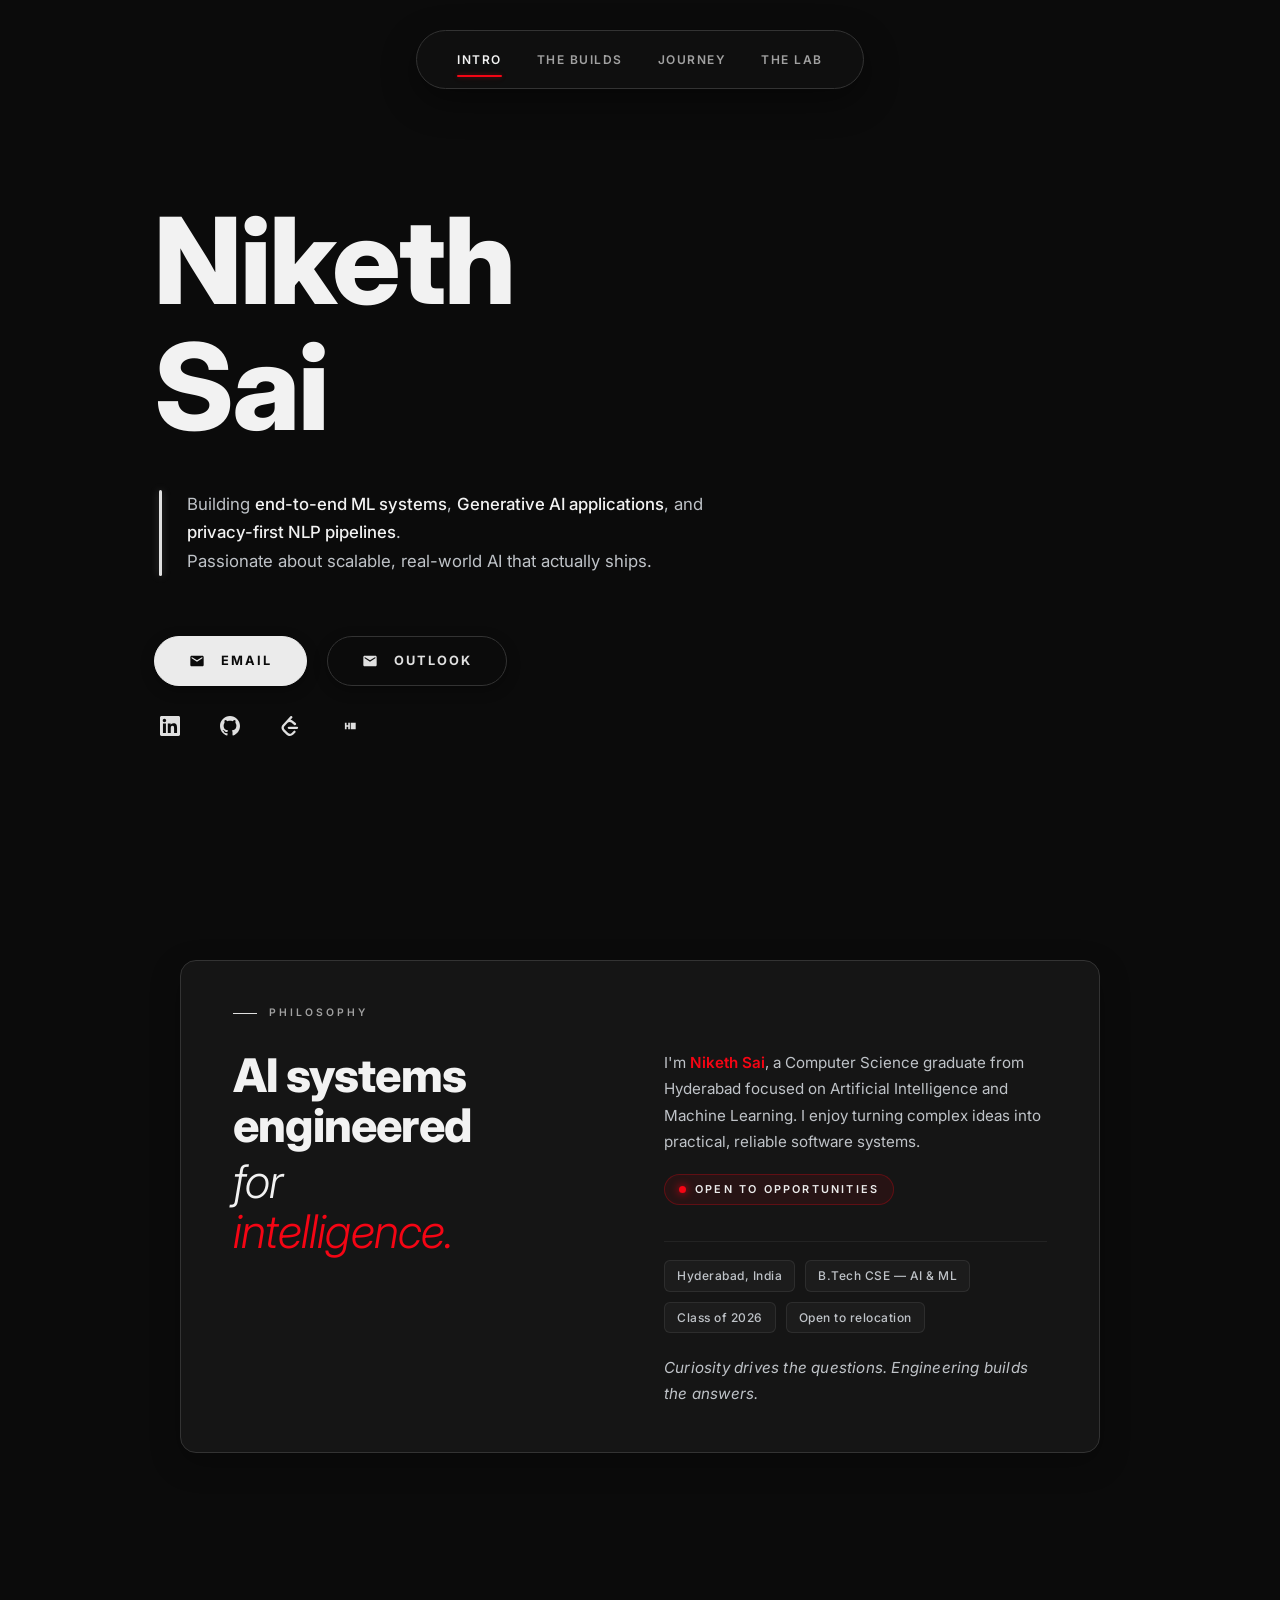
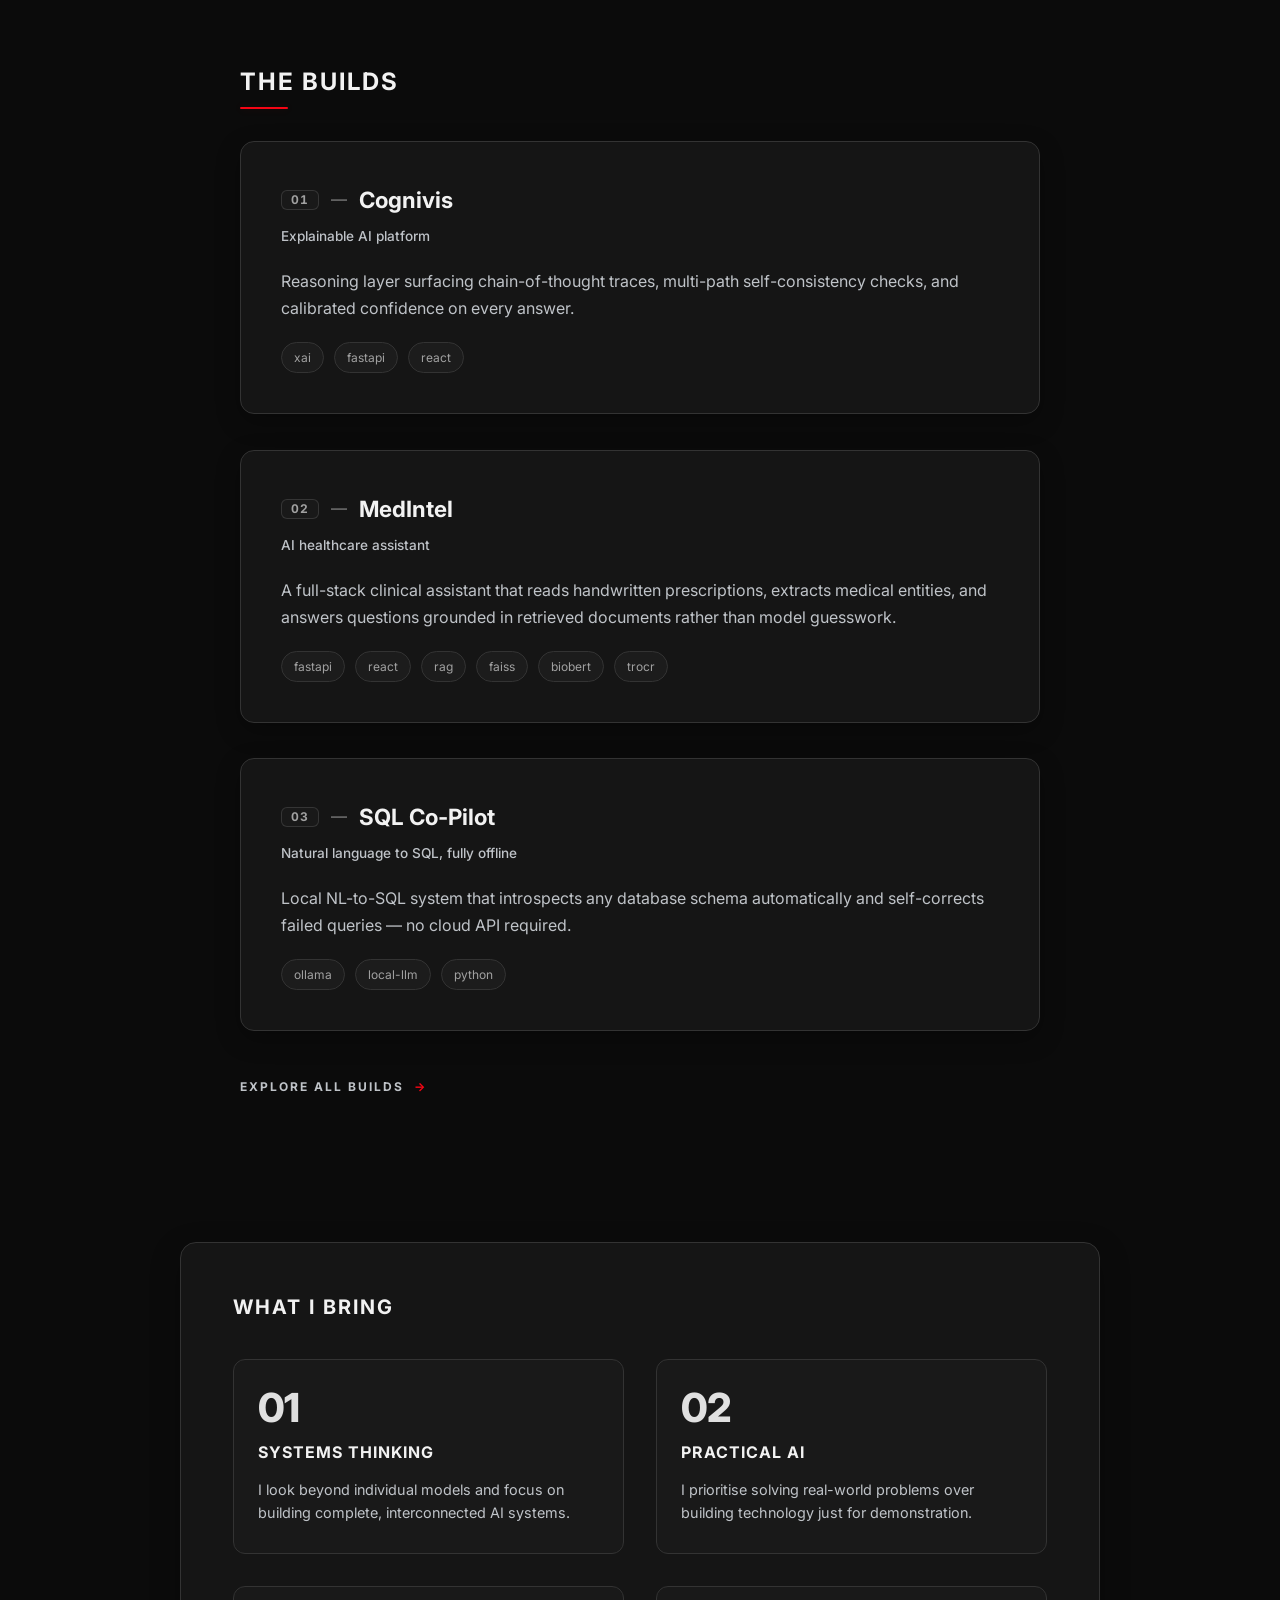
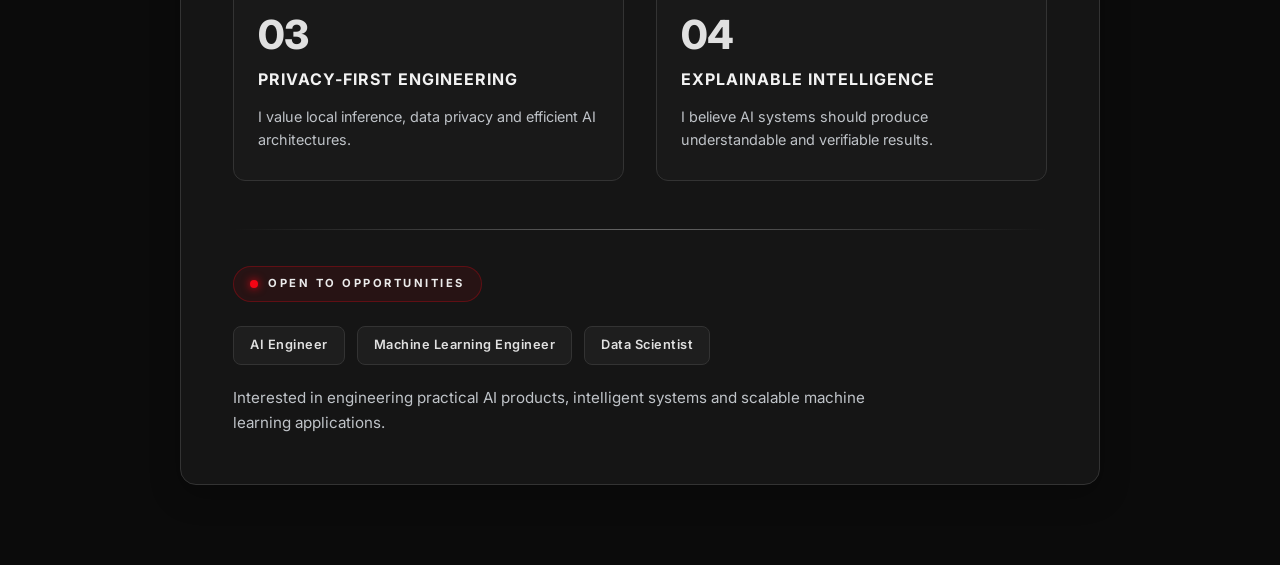
==== index.html @ ca31de91 "Initial portfolio upload" ====
<!DOCTYPE html>
<html lang="en">

<head>
  <meta charset="UTF-8">
  <meta name="viewport" content="width=device-width, initial-scale=1.0">
  <title>Niketh Sai — Data Scientist &middot; AI Engineer</title>
  <link rel="preconnect" href="https://fonts.googleapis.com">
  <link rel="preconnect" href="https://fonts.gstatic.com" crossorigin>
  <link href="https://fonts.googleapis.com/css2?family=Inter:wght@400;500;600;700;800&display=swap" rel="stylesheet">
  <link rel="stylesheet" href="styles.css">
</head>

<body>

  <!-- Preloader matched to Image 2 -->
  <script>
    let isReload = false;
    if (window.performance) {
      const navEntries = window.performance.getEntriesByType('navigation');
      if (navEntries.length > 0 && navEntries[0].type === 'reload') {
        isReload = true;
      } else if (window.performance.navigation && window.performance.navigation.type === 1) {
        isReload = true;
      }
    }
    const isFirstVisit = !sessionStorage.getItem('preloaderShown');

    if (!isFirstVisit && !isReload) {
      document.write('<style>#preloader { display: none !important; }</style>');
    } else {
      sessionStorage.setItem('preloaderShown', 'true');
    }
  </script>
  <div class="preloader" id="preloader">
    <div class="preloader-content">
      <div class="line left-line"></div>
      <div class="name-loader">
        <div class="name-text">
          <span class="white-text">Niketh</span> <span class="blue-text">Sai</span>
        </div>
        <div class="init-text">INITIALIZING...</div>
      </div>
      <div class="line right-line"></div>
    </div>
  </div>

  <!-- Header matched to Image 1 -->
  <header class="navbar">
    <div class="logo">NIKETH</div>
    <nav class="nav-links">
      <a href="index.html" class="active">INTRO</a>
      <a href="projects.html">THE BUILDS</a>
      <a href="experience.html">JOURNEY</a>
      <a href="education.html">THE LAB</a>
    </nav>
  </header>

  <main>
    <!-- Hero Section matched to Image 1 -->
    <section class="hero-container" id="top">
      <div class="hero-content">
        <h1 class="hero-title">
          <span class="first-name">Niketh</span><br>
          <span class="last-name" id="heroLastName" aria-label="Sai"><span class="letter-s" aria-hidden="true">S</span><span class="ai-wrap" id="aiWrap" aria-hidden="true"><span class="ai-text ai-lower" id="aiLower">ai</span><span class="ai-text ai-upper" id="aiUpper">AI</span><canvas class="ai-dust-canvas" id="aiCanvas"></canvas></span></span>
        </h1>
        <div class="hero-description">
          <div class="vertical-line"></div>
          <p>
            Building <span class="highlight">end-to-end ML systems</span>, <span class="highlight">Generative AI
              applications</span>, and <span class="highlight">privacy-first NLP pipelines</span>.<br>
            Passionate about scalable, real-world AI that actually ships.
          </p>
        </div>
        <div class="contact-buttons-wrapper">
          <a href="mailto:nikethsai.p@gmail.com" class="pill-btn pill-btn-primary" style="text-decoration: none;">
            <svg width="16" height="16" viewBox="0 0 24 24" fill="currentColor" style="margin-right: 8px;">
              <path d="M20 4H4c-1.1 0-1.99.9-1.99 2L2 18c0 1.1.9 2 2 2h16c1.1 0 2-.9 2-2V6c0-1.1-.9-2-2-2zm0 4l-8 5-8-5V6l8 5 8-5v2z"/>
            </svg>
            <span>EMAIL</span>
          </a>
          <a href="https://outlook.live.com/owa/?path=/mail/action/compose&to=nikethsai.p@outlook.com" target="_blank" rel="noopener noreferrer" class="pill-btn pill-btn-secondary" style="text-decoration: none;">
            <svg width="16" height="16" viewBox="0 0 24 24" fill="currentColor" style="margin-right: 8px;">
              <path d="M20 4H4c-1.1 0-2 .9-2 2v12c0 1.1.9 2 2 2h16c1.1 0 2-.9 2-2V6c0-1.1-.9-2-2-2zm0 4l-8 5-8-5V6l8 5 8-5v2z"/>
            </svg>
            <span>OUTLOOK</span>
          </a>
        </div>
        <div class="hero-social-icons">
          <a href="https://www.linkedin.com/in/niketh-sai-parimikayala" target="_blank" rel="noopener noreferrer" class="hero-social-icon" aria-label="LinkedIn Profile">
            <svg width="20" height="20" viewBox="0 0 24 24" fill="currentColor">
              <path d="M20.447 20.452h-3.554v-5.569c0-1.328-.027-3.037-1.852-3.037-1.853 0-2.136 1.445-2.136 2.939v5.667H9.351V9h3.414v1.561h.046c.477-.9 1.637-1.85 3.37-1.85 3.601 0 4.267 2.37 4.267 5.455v6.286zM5.337 7.433c-1.144 0-2.063-.926-2.063-2.065 0-1.138.92-2.063 2.063-2.063 1.14 0 2.064.925 2.064 2.063 0 1.139-.925 2.065-2.064 2.065zm1.782 13.019H3.555V9h3.564v11.452zM22.225 0H1.771C.792 0 0 .774 0 1.729v20.542C0 23.227.792 24 1.771 24h20.451C23.2 24 24 23.227 24 22.271V1.729C24 .774 23.2 0 22.222 0h.003z"/>
            </svg>
          </a>
          <a href="https://github.com/niketh-sai" target="_blank" rel="noopener noreferrer" class="hero-social-icon" aria-label="GitHub Profile">
            <svg width="20" height="20" viewBox="0 0 24 24" fill="currentColor">
              <path d="M12 0c-6.626 0-12 5.373-12 12 0 5.302 3.438 9.8 8.207 11.387.599.111.793-.261.793-.577v-2.234c-3.338.726-4.033-1.416-4.033-1.416-.546-1.387-1.333-1.756-1.333-1.756-1.089-.745.083-.729.083-.729 1.205.084 1.839 1.237 1.839 1.237 1.07 1.834 2.807 1.304 3.492.997.107-.775.418-1.305.762-1.604-2.665-.305-5.467-1.334-5.467-5.931 0-1.311.469-2.381 1.236-3.221-.124-.303-.535-1.524.117-3.176 0 0 1.008-.322 3.301 1.23.957-.266 1.983-.399 3.003-.404 1.02.005 2.047.138 3.006.404 2.291-1.552 3.297-1.23 3.297-1.23.653 1.653.242 2.874.118 3.176.77.84 1.235 1.911 1.235 3.221 0 4.609-2.807 5.624-5.479 5.921.43.372.823 1.102.823 2.222v3.293c0 .319.192.694.801.576 4.765-1.589 8.199-6.086 8.199-11.386 0-6.627-5.373-12-12-12z"/>
            </svg>
          </a>
          <a href="https://leetcode.com/u/Niketh_Sai/" target="_blank" rel="noopener noreferrer" class="hero-social-icon" aria-label="LeetCode Profile">
            <svg width="20" height="20" viewBox="0 0 24 24" fill="currentColor">
              <path d="M13.483 0a1.374 1.374 0 0 0-.961.438L7.116 6.226l-3.854 4.126a5.266 5.266 0 0 0-1.209 2.104 5.35 5.35 0 0 0-.125.513 5.527 5.527 0 0 0 .062 2.362 5.83 5.83 0 0 0 .349 1.017 5.938 5.938 0 0 0 1.271 1.818l4.277 4.193.039.038c2.248 2.165 5.852 2.133 8.063-.074l2.396-2.392c.54-.54.54-1.414.003-1.955a1.378 1.378 0 0 0-1.951-.003l-2.396 2.392a3.021 3.021 0 0 1-4.205.038l-.02-.019-4.276-4.193c-.652-.64-.972-1.469-.948-2.263a2.68 2.68 0 0 1 .066-.523 2.545 2.545 0 0 1 .619-1.164L9.13 8.114c1.058-1.134 3.204-1.27 4.43-.278l3.501 2.831c.593.48 1.461.387 1.94-.207a1.384 1.384 0 0 0-.207-1.943l-3.5-2.831c-.8-.647-1.766-1.045-2.774-1.202l2.015-2.158A1.384 1.384 0 0 0 13.483 0zm-2.866 12.815a1.38 1.38 0 0 0-1.38 1.382 1.38 1.38 0 0 0 1.38 1.382H20.42a1.38 1.38 0 0 0 1.38-1.382 1.38 1.38 0 0 0-1.38-1.382z"/>
            </svg>
          </a>
          <a href="https://www.hackerrank.com/profile/nikethsai_p" target="_blank" rel="noopener noreferrer" class="hero-social-icon" aria-label="HackerRank Profile">
            <svg width="20" height="20" viewBox="0 0 24 24" fill="currentColor">
              <path d="M9.95 8.002h1.805c.061 0 .111.05.111.111v7.767c0 .061-.05.111-.11.111H9.95a.11.11 0 0 1-.111-.11v-2.87H7.894v2.87c0 .06-.05.11-.11.11H5.976a.11.11 0 0 1-.11-.11V8.112c0-.06.05-.11.11-.11h1.806c.061 0 .11.05.11.11v2.869H9.84v-2.87c0-.06.05-.11.11-.11zm2.999 0h5.778c.061 0 .111.05.111.11v7.767a.11.11 0 0 1-.11.112h-5.78a.11.11 0 0 1-.11-.11v-7.77c0-.06.05-.11.11-.11z"/>
            </svg>
          </a>
        </div>
      </div>
    </section>

    <!-- About / Philosophy Section -->
    <section class="philosophy-section">
      <div class="philosophy-inner">
        <div class="philosophy-header">
          <span class="philosophy-eyebrow"><span class="philosophy-line"></span>PHILOSOPHY</span>
        </div>
        <div class="philosophy-body">
          <!-- Left: Heading -->
          <div class="philosophy-left">
            <h2 class="philosophy-heading">
              <span class="ph-bold">AI systems<br>engineered</span>
              <em>for<br><span class="accent-red">intelligence.</span></em>
            </h2>
          </div>
          <!-- Right: Bio text -->
          <div class="philosophy-right">
            <p>
              I'm <span class="intro-name">Niketh Sai</span>, a Computer Science graduate from Hyderabad focused on
              Artificial Intelligence and Machine Learning. I enjoy turning complex ideas
              into practical, reliable software systems.
            </p>
            <div class="status-indicator">
              <span class="status-dot"></span>
              OPEN TO OPPORTUNITIES
            </div>
            <div class="personal-details-strip">
              <span class="detail-badge">Hyderabad, India</span>
              <span class="detail-badge">B.Tech CSE — AI &amp; ML</span>
              <span class="detail-badge">Class of 2026</span>
              <span class="detail-badge">Open to relocation</span>
            </div>
            <p class="hero-tagline">Curiosity drives the questions. Engineering builds the answers.</p>
          </div>
        </div>
      </div>
    </section>

    <section id="projects" class="content-section">
      <div class="section-inner">
        <h2 class="section-title">THE BUILDS</h2>
        <div class="projects-grid">
          <article class="proj-card">
            <div class="proj-header">
              <span class="proj-num">01</span>
              <span class="proj-dash">—</span>
              <h3 class="proj-title">Cognivis</h3>
            </div>
            <p class="proj-tag">Explainable AI platform</p>
            <p class="proj-desc">
              Reasoning layer surfacing chain-of-thought traces, multi-path
              self-consistency checks, and calibrated confidence on every answer.
            </p>
            <div class="proj-stack">
              <span>xai</span><span>fastapi</span><span>react</span>
            </div>
          </article>

          <article class="proj-card">
            <div class="proj-header">
              <span class="proj-num">02</span>
              <span class="proj-dash">—</span>
              <h3 class="proj-title">MedIntel</h3>
            </div>
            <p class="proj-tag">AI healthcare assistant</p>
            <p class="proj-desc">
              A full-stack clinical assistant that reads handwritten prescriptions,
              extracts medical entities, and answers questions grounded in
              retrieved documents rather than model guesswork.
            </p>
            <div class="proj-stack">
              <span>fastapi</span><span>react</span><span>rag</span><span>faiss</span><span>biobert</span><span>trocr</span>
            </div>
          </article>

          <article class="proj-card">
            <div class="proj-header">
              <span class="proj-num">03</span>
              <span class="proj-dash">—</span>
              <h3 class="proj-title">SQL Co-Pilot</h3>
            </div>
            <p class="proj-tag">Natural language to SQL, fully offline</p>
            <p class="proj-desc">
              Local NL-to-SQL system that introspects any database schema
              automatically and self-corrects failed queries — no cloud API
              required.
            </p>
            <div class="proj-stack">
              <span>ollama</span><span>local-llm</span><span>python</span>
            </div>
          </article>
        </div>

        <div class="explore-builds-wrapper">
          <a href="projects.html" class="subtle-explore-link">
            EXPLORE ALL BUILDS <span class="link-arrow">&rarr;</span>
          </a>
        </div>
      </div>
    </section>

    <!-- What I Bring & Where I'm Headed -->
    <section class="what-i-bring-section">
      <div class="what-i-bring-inner">
        <div class="principles-header">
          <h2 class="principles-title">WHAT I BRING</h2>
        </div>
        <div class="principles-grid">
          <div class="principle-card">
            <span class="principle-number">01</span>
            <h3 class="principle-heading">SYSTEMS THINKING</h3>
            <p class="principle-desc">
              I look beyond individual models and focus on building complete, interconnected AI systems.
            </p>
          </div>
          <div class="principle-card">
            <span class="principle-number">02</span>
            <h3 class="principle-heading">PRACTICAL AI</h3>
            <p class="principle-desc">
              I prioritise solving real-world problems over building technology just for demonstration.
            </p>
          </div>
          <div class="principle-card">
            <span class="principle-number">03</span>
            <h3 class="principle-heading">PRIVACY-FIRST ENGINEERING</h3>
            <p class="principle-desc">
              I value local inference, data privacy and efficient AI architectures.
            </p>
          </div>
          <div class="principle-card">
            <span class="principle-number">04</span>
            <h3 class="principle-heading">EXPLAINABLE INTELLIGENCE</h3>
            <p class="principle-desc">
              I believe AI systems should produce understandable and verifiable results.
            </p>
          </div>
        </div>
        <div class="principles-divider"></div>
        <div class="opportunities-section">
          <div class="opportunities-header">
            <div class="availability-indicator">
              <span class="availability-dot"></span>
              <span class="availability-text">OPEN TO OPPORTUNITIES</span>
            </div>
          </div>
          <div class="roles-row">
            <span class="role-badge">AI Engineer</span>
            <span class="role-badge">Machine Learning Engineer</span>
            <span class="role-badge">Data Scientist</span>
          </div>
          <p class="opportunities-desc">
            Interested in engineering practical AI products, intelligent systems and scalable machine learning applications.
          </p>
        </div>
      </div>
    </section>
  </main>

  <script src="script.js"></script>
</body>

</html>
---- styles.css ----
@import url('https://fonts.googleapis.com/css2?family=Inter:wght@300;400;500;600;700;800&family=Playfair+Display:ital,wght@1,400;1,700&display=swap');

:root {
  --bg-color: #0B0B0B;
  --card-bg: #151515;
  --text-primary: #F2F2F2;    /* Platinum */
  --text-secondary: #BFC3C8;  /* Secondary Silver */
  --text-muted: #A1A1A1;      /* Muted Grey */
  --accent-color: #E0E0E0;    /* Primary Silver */
  --accent-hover: #EBEBEB;    /* Bright Silver */
  --platinum: #F2F2F2;
  --primary-silver: #E0E0E0;
  --bright-silver: #EBEBEB;
  --secondary-silver: #BFC3C8;
  --muted-grey: #A1A1A1;
  --border-color: #333333;    /* Borders */
  --nav-bg: rgba(18, 18, 18, 0.75);

  /* OnePlus-inspired Red (#F50514) - Secondary Interactive Accent */
  --oneplus-red: #F50514;
  --oneplus-red-glow: rgba(245, 5, 20, 0.12);
  --oneplus-red-border: rgba(245, 5, 20, 0.35);
  --oneplus-red-bg: rgba(245, 5, 20, 0.12);

  /* Subtle, consistent transitions & curves */
  --transition-fast: 220ms ease;
  --transition-normal: 300ms ease;
  --ease-out-expo: cubic-bezier(0.16, 1, 0.3, 1);
  --ease-smooth: cubic-bezier(0.25, 1, 0.5, 1);
  --ease-bounce: cubic-bezier(0.34, 1.56, 0.64, 1);
}

@media (prefers-color-scheme: light) {
  :root {
    --bg-color: #0B0B0B;
    --card-bg: #151515;
    --text-primary: #F2F2F2;
    --text-secondary: #BFC3C8;
    --text-muted: #A1A1A1;
    --accent-color: #E0E0E0;
    --accent-hover: #EBEBEB;
    --platinum: #F2F2F2;
    --primary-silver: #E0E0E0;
    --bright-silver: #EBEBEB;
    --secondary-silver: #BFC3C8;
    --muted-grey: #A1A1A1;
    --border-color: #333333;
    --nav-bg: rgba(18, 18, 18, 0.75);
    --oneplus-red: #F50514;
    --oneplus-red-glow: rgba(245, 5, 20, 0.12);
    --oneplus-red-border: rgba(245, 5, 20, 0.35);
    --oneplus-red-bg: rgba(245, 5, 20, 0.12);
  }
}

* {
  margin: 0;
  padding: 0;
  box-sizing: border-box;
}

html {
  scroll-behavior: smooth;
}

body {
  background-color: var(--bg-color);
  color: var(--text-primary);
  font-family: 'Inter', sans-serif;
  overflow-x: hidden;
  line-height: 1.6;
  -webkit-font-smoothing: antialiased;
}

/* =========================================
   PRELOADER
========================================= */
.preloader {
  position: fixed;
  top: 0;
  left: 0;
  width: 100vw;
  height: 100vh;
  background-color: var(--bg-color);
  z-index: 9999;
  display: flex;
  justify-content: center;
  align-items: center;
  animation: fadeOut 0.8s var(--ease-out-expo) 2.2s forwards;
}

.preloader-content {
  display: flex;
  align-items: center;
  gap: 18px;
}

.name-loader {
  position: relative;
  font-size: 2.2rem;
  font-weight: 700;
  letter-spacing: -0.5px;
  display: flex;
  flex-direction: column;
  align-items: center;
  animation: pulseScale 2.2s var(--ease-smooth) forwards;
}

@keyframes pulseScale {
  0% { transform: scale(0.96); opacity: 0.8; }
  50% { transform: scale(1.02); opacity: 1; }
  100% { transform: scale(1); opacity: 1; }
}

.init-text {
  position: absolute;
  bottom: -28px;
  font-size: 0.65rem;
  font-weight: 500;
  color: var(--text-muted);
  letter-spacing: 4px;
  text-transform: uppercase;
  animation: pulse 1.5s infinite ease-in-out;
  white-space: nowrap;
}

@keyframes pulse {
  0%, 100% { opacity: 0.3; letter-spacing: 4px; }
  50% { opacity: 0.9; letter-spacing: 5px; }
}

.white-text { color: var(--text-primary); }
.blue-text { color: var(--oneplus-red); }

.line {
  height: 2px;
  background-color: var(--oneplus-red);
  width: 0;
  border-radius: 2px;
  box-shadow: 0 0 8px var(--oneplus-red-glow);
}

.left-line {
  animation: expandLineLeft 0.9s var(--ease-out-expo) 0.3s forwards;
}

.right-line {
  animation: expandLineRight 0.9s var(--ease-out-expo) 0.3s forwards;
}

@keyframes expandLineLeft {
  to { width: 50px; }
}
@keyframes expandLineRight {
  to { width: 50px; }
}

@keyframes fadeOut {
  to { opacity: 0; visibility: hidden; }
}

/* =========================================
   NAVBAR (SMOOTH HOVER & ONEPLUS RED ACCENT)
========================================= */
.navbar {
  display: flex;
  justify-content: center;
  align-items: center;
  padding: 0;
  position: fixed;
  top: 30px;
  left: 0;
  width: 100%;
  z-index: 100;
}

.logo {
  display: none;
}

.nav-links {
  display: flex;
  align-items: center;
  justify-content: center;
  gap: 35px;
  background: var(--nav-bg);
  backdrop-filter: blur(20px);
  -webkit-backdrop-filter: blur(20px);
  border: 1px solid var(--border-color);
  padding: 15px 40px;
  border-radius: 50px;
  box-shadow: 0 12px 35px rgba(0, 0, 0, 0.4);
  transition: border-color var(--transition-normal) var(--ease-smooth),
              box-shadow var(--transition-normal) var(--ease-smooth);
}

.nav-links:hover {
  border-color: rgba(224, 224, 224, 0.25);
  box-shadow: 0 16px 40px rgba(0, 0, 0, 0.5), 0 0 16px var(--oneplus-red-glow);
}

.nav-links a {
  position: relative;
  color: var(--text-muted);
  text-decoration: none;
  font-size: 0.75rem;
  font-weight: 600;
  letter-spacing: 1.5px;
  padding: 4px 0;
  transition: color var(--transition-fast) var(--ease-smooth),
              transform var(--transition-fast) var(--ease-out-expo);
}

/* Expanding animated link underlines on hover with OnePlus Red */
.nav-links a::after {
  content: '';
  position: absolute;
  bottom: -4px;
  left: 0;
  width: 100%;
  height: 2px;
  background: var(--oneplus-red);
  border-radius: 2px;
  transform: scaleX(0);
  transform-origin: center;
  transition: transform 260ms var(--ease-out-expo),
              opacity 260ms ease,
              background-color 260ms ease,
              box-shadow 260ms ease;
  opacity: 0;
}

.nav-links a:hover {
  color: var(--bright-silver);
  transform: translateY(-1px);
}

.nav-links a:hover::after {
  transform: scaleX(1);
  opacity: 0.9;
  background: var(--oneplus-red);
  box-shadow: 0 0 8px var(--oneplus-red-glow);
}

/* Navigation active indicator in OnePlus Red with restrained 12% glow */
.nav-links a.active {
  color: var(--platinum);
  text-shadow: none;
}

.nav-links a.active::after {
  transform: scaleX(1);
  opacity: 1;
  background: var(--oneplus-red);
  box-shadow: 0 0 10px var(--oneplus-red-glow), 0 0 4px rgba(245, 5, 20, 0.35);
}



/* =========================================
   HERO SECTION
========================================= */
.hero-container {
  min-height: 100vh;
  display: flex;
  align-items: center;
  padding: 120px 12vw 80px;
  position: relative;
}

.hero-content {
  max-width: 800px;
}

.eyebrow {
  color: var(--text-muted);
  font-size: 0.75rem;
  letter-spacing: 4px;
  font-weight: 600;
  margin-bottom: 25px;
  text-transform: uppercase;
  opacity: 0;
  animation: heroFadeUp 0.8s var(--ease-out-expo) 0.2s forwards;
}

.hero-title {
  font-size: clamp(4rem, 10vw, 7.5rem);
  line-height: 1.05;
  font-weight: 800;
  letter-spacing: -2px;
  margin-bottom: 40px;
  opacity: 0;
  animation: heroFadeUp 0.9s var(--ease-out-expo) 0.35s forwards;
}

.hero-title .first-name {
  color: var(--text-primary);
  display: inline-block;
  transition: transform 350ms var(--ease-out-expo), color 300ms ease;
}

.hero-title .last-name {
  color: var(--text-primary);
  display: inline-block;
  position: relative;
  cursor: default;
  user-select: none;
  -webkit-user-select: none;
}

.hero-title:hover .first-name {
  transform: translateX(4px);
  color: #FFFFFF;
}

.hero-title:hover .last-name {
  transform: none;
}

.hero-title .letter-s {
  display: inline-block;
  color: var(--text-primary);
  transform: none !important;
  cursor: default;
}

.hero-title .ai-wrap {
  position: relative;
  display: inline-block;
  vertical-align: baseline;
  cursor: pointer;
  overflow: visible;
  line-height: inherit;
}

.hero-title .ai-text {
  font-family: inherit;
  font-weight: inherit;
  font-size: inherit;
  line-height: inherit;
  letter-spacing: inherit;
  white-space: nowrap;
}

.hero-title .ai-lower {
  display: inline-block;
  vertical-align: baseline;
  color: var(--text-primary);
}

.hero-title .ai-upper {
  position: absolute;
  left: 0;
  top: 0;
  color: var(--oneplus-red);
  opacity: 0;
  pointer-events: none;
  transition: text-shadow 250ms ease;
}

.hero-title .ai-upper.is-materialized {
  opacity: 1;
  text-shadow: 0 0 16px rgba(245, 5, 20, 0.55), 0 0 32px rgba(245, 5, 20, 0.25);
}

.hero-title .ai-dust-canvas {
  position: absolute;
  top: 0;
  left: 0;
  pointer-events: none !important;
  z-index: 10;
}

.hero-description {
  display: flex;
  gap: 25px;
  margin-bottom: 60px;
  margin-left: 5px;
  opacity: 0;
  animation: heroFadeUp 0.9s var(--ease-out-expo) 0.5s forwards;
}

.vertical-line {
  width: 3px;
  height: 0;
  background-color: var(--accent-color);
  border-radius: 3px;
  flex-shrink: 0;
  animation: expandLineHeight 0.9s var(--ease-out-expo) 0.6s forwards;
  box-shadow: 0 0 8px rgba(224, 224, 224, 0.25);
  transition: background-color var(--transition-fast), box-shadow var(--transition-fast);
}

.hero-container:hover .vertical-line {
  background-color: var(--bright-silver);
}

@keyframes expandLineHeight {
  to { height: auto; min-height: 60px; }
}

.hero-description p {
  color: var(--text-secondary);
  font-size: 1.05rem;
  line-height: 1.7;
  max-width: 520px;
  font-weight: 400;
}

/* Highlighted text with OnePlus Red hover interaction & 12% glow */
.hero-description .highlight,
.highlight {
  color: var(--text-primary);
  font-weight: 500;
  transition: color var(--transition-fast), text-shadow var(--transition-fast);
  cursor: default;
}

.hero-description .highlight:hover,
.highlight:hover {
  color: var(--oneplus-red) !important;
  text-shadow: 0 0 12px var(--oneplus-red-glow);
}

.hero-description p:hover .highlight {
  color: var(--bright-silver);
}

.hero-description p:hover .highlight:hover {
  color: var(--oneplus-red) !important;
  text-shadow: 0 0 12px var(--oneplus-red-glow);
}

/* =========================================
   BUTTONS (WITH ONEPLUS RED ARROW ACCENT)
========================================= */
.pill-btn {
  padding: 14px 34px;
  background-color: #F5F5F5;
  color: #0B0B0B;
  border-radius: 40px;
  border: 1px solid transparent;
  box-shadow: 0 4px 14px rgba(0, 0, 0, 0.3);
  transition: transform 240ms var(--ease-out-expo),
              box-shadow 240ms var(--ease-out-expo),
              background-color 240ms ease,
              color 240ms ease,
              border-color 240ms ease;
  font-size: 0.8rem;
  letter-spacing: 2px;
  font-weight: 700;
  text-transform: uppercase;
  display: inline-flex;
  align-items: center;
  justify-content: center;
  gap: 8px;
  width: fit-content;
  opacity: 0;
  cursor: pointer;
  animation: heroFadeUp 0.9s var(--ease-out-expo) 0.65s forwards;
}

.pill-btn:hover {
  transform: translateY(-2px);
  background-color: #E0E0E0;
  color: #0B0B0B;
  border-color: #E0E0E0;
  box-shadow: 0 6px 20px rgba(0, 0, 0, 0.4), 0 0 14px var(--oneplus-red-glow);
}

.pill-btn:active {
  transform: translateY(0) scale(0.98);
}

.btn-arrow,
.btn-arrow-left {
  display: inline-block;
  font-weight: 600;
  transition: transform 240ms var(--ease-out-expo), color 240ms ease;
}

.pill-btn:hover .btn-arrow {
  transform: translateX(4px);
  color: var(--oneplus-red);
}

.pill-btn:hover .btn-arrow-left {
  transform: translateX(-4px);
  color: var(--oneplus-red);
}

@keyframes heroFadeUp {
  from { opacity: 0; transform: translateY(30px); }
  to   { opacity: 1; transform: translateY(0); }
}

/* =========================================
   PHILOSOPHY / ABOUT SECTION
========================================= */
.philosophy-section {
  padding: 60px 12vw;
  display: flex;
  justify-content: center;
}

.philosophy-inner {
  position: relative;
  width: 100%;
  max-width: 920px;
  background: var(--card-bg);
  border: 1px solid var(--border-color);
  border-radius: 16px;
  padding: 44px 52px;
  transition: transform 320ms var(--ease-out-expo),
              border-color 300ms var(--ease-smooth),
              box-shadow 320ms var(--ease-out-expo),
              background-color 300ms ease;
  box-shadow: 0 10px 30px rgba(0, 0, 0, 0.25);
  overflow: hidden;
}

.philosophy-inner::before {
  content: '';
  position: absolute;
  top: 0;
  left: 0;
  right: 0;
  height: 1px;
  background: linear-gradient(90deg, transparent 5%, rgba(245, 5, 20, 0.4) 50%, transparent 95%);
  opacity: 0;
  transition: opacity 300ms var(--ease-smooth);
  pointer-events: none;
}

.philosophy-inner:hover {
  transform: translateY(-3px);
  border-color: rgba(224, 224, 224, 0.28);
  box-shadow: 0 18px 40px rgba(0, 0, 0, 0.45), 0 0 15px var(--oneplus-red-glow);
  background-color: #171717;
}

.philosophy-inner:hover::before {
  opacity: 1;
}

.philosophy-header {
  margin-bottom: 28px;
}

.philosophy-eyebrow {
  display: flex;
  align-items: center;
  gap: 12px;
  font-size: 0.65rem;
  font-weight: 600;
  letter-spacing: 3px;
  color: var(--text-muted);
  text-transform: uppercase;
}

.philosophy-line {
  display: inline-block;
  width: 24px;
  height: 1px;
  background-color: var(--accent-color);
  flex-shrink: 0;
  transition: width 300ms var(--ease-out-expo), background-color 300ms ease, box-shadow 300ms ease;
}

.philosophy-inner:hover .philosophy-line {
  width: 38px;
  background-color: var(--oneplus-red);
  box-shadow: 0 0 8px var(--oneplus-red-glow);
}

.philosophy-body {
  display: grid;
  grid-template-columns: 1fr 1fr;
  gap: 48px;
  align-items: start;
}

.philosophy-heading {
  font-size: clamp(1.93rem, 3.62vw, 3rem);
  font-weight: 400;
  line-height: 1.08;
  letter-spacing: -0.8px;
  color: var(--text-primary);
  margin: 0;
}

.ph-bold {
  font-weight: 800;
  display: block;
  margin-bottom: 6px;
}

.philosophy-heading em {
  font-style: italic;
  font-weight: 300;
  color: var(--text-primary);
  display: block;
  line-height: 1.08;
}

/* Selective Red Highlights with hover transitions */
.accent-red {
  color: var(--oneplus-red);
  font-style: italic;
  transition: color 300ms ease, text-shadow 300ms ease;
  cursor: default;
}

.accent-red:hover {
  color: #FF2E3B;
  text-shadow: 0 0 14px var(--oneplus-red-glow);
}

.intro-name {
  color: var(--oneplus-red);
  font-weight: 600;
  transition: color 300ms ease, text-shadow 300ms ease;
  cursor: default;
}

.intro-name:hover {
  color: #FF2E3B;
  text-shadow: 0 0 12px var(--oneplus-red-glow);
}

.philosophy-right {
  display: flex;
  flex-direction: column;
  gap: 18px;
}

.philosophy-right p {
  color: var(--text-secondary);
  font-size: 0.95rem;
  line-height: 1.75;
  font-weight: 400;
}

/* =========================================
   STATUS INDICATOR (AVAILABILITY)
========================================= */
.status-indicator {
  display: inline-flex;
  align-items: center;
  gap: 9px;
  font-size: 0.68rem;
  font-weight: 600;
  letter-spacing: 2.2px;
  text-transform: uppercase;
  color: var(--bright-silver);
  background: rgba(245, 5, 20, 0.08);
  border: 1px solid rgba(245, 5, 20, 0.28);
  padding: 6px 14px;
  border-radius: 20px;
  width: fit-content;
  margin-bottom: 8px;
  transition: border-color var(--transition-fast), background-color var(--transition-fast);
}

.status-indicator:hover {
  border-color: rgba(245, 5, 20, 0.5);
  background: rgba(245, 5, 20, 0.12);
}

.status-dot {
  width: 7px;
  height: 7px;
  background-color: var(--oneplus-red);
  border-radius: 50%;
  box-shadow: 0 0 8px var(--oneplus-red);
  animation: statusPulse 2s infinite ease-in-out;
  flex-shrink: 0;
}

.hero-status {
  margin-bottom: 24px;
  opacity: 0;
  animation: heroFadeUp 0.8s var(--ease-out-expo) 0.2s forwards;
}

@keyframes statusPulse {
  0%, 100% {
    transform: scale(1);
    opacity: 1;
    box-shadow: 0 0 6px var(--oneplus-red);
  }
  50% {
    transform: scale(1.3);
    opacity: 0.45;
    box-shadow: 0 0 12px var(--oneplus-red);
  }
}

/* =========================================
   PERSONAL TAGLINE & DETAILS STRIP
========================================= */
.hero-tagline {
  color: var(--secondary-silver);
  font-size: 1.15rem;
  line-height: 1.6;
  max-width: 560px;
  font-weight: 400;
  letter-spacing: 0.2px;
  margin-top: 4px;
  font-style: italic;
}

.personal-details-strip {
  display: flex;
  flex-wrap: wrap;
  align-items: center;
  gap: 10px;
  margin-top: 10px;
  padding-top: 18px;
  border-top: 1px solid rgba(255, 255, 255, 0.06);
}

.detail-badge {
  display: inline-flex;
  align-items: center;
  background: rgba(255, 255, 255, 0.03);
  border: 1px solid rgba(255, 255, 255, 0.08);
  padding: 5px 12px;
  border-radius: 6px;
  font-size: 0.75rem;
  color: var(--secondary-silver);
  letter-spacing: 0.5px;
  font-weight: 500;
  transition: border-color var(--transition-fast), color var(--transition-fast), background var(--transition-fast);
}

.detail-badge:hover {
  border-color: rgba(245, 5, 20, 0.35);
  color: var(--bright-silver);
  background: rgba(245, 5, 20, 0.05);
}

/* =========================================
   EXPLORE ALL BUILDS SUBTLE LINK
========================================= */
.explore-builds-wrapper {
  margin-top: 40px;
  display: flex;
  justify-content: flex-start;
}

.subtle-explore-link {
  display: inline-flex;
  align-items: center;
  gap: 10px;
  font-size: 0.75rem;
  font-weight: 700;
  letter-spacing: 2px;
  text-transform: uppercase;
  color: var(--secondary-silver);
  text-decoration: none;
  padding: 6px 0;
  position: relative;
  transition: color var(--transition-fast), transform var(--transition-fast);
}

.subtle-explore-link:hover {
  color: var(--bright-silver);
  transform: translateX(3px);
}

.subtle-explore-link .link-arrow {
  color: var(--oneplus-red);
  transition: transform var(--transition-fast);
  display: inline-block;
}

.subtle-explore-link:hover .link-arrow {
  transform: translateX(4px);
}

/* =========================================
   WHAT I BRING & WHERE I'M HEADED
========================================= */
.what-i-bring-section {
  padding: 80px 12vw 80px;
  display: flex;
  justify-content: center;
}

.what-i-bring-inner {
  width: 100%;
  max-width: 920px;
  background: var(--card-bg);
  border: 1px solid var(--border-color);
  border-radius: 16px;
  padding: 48px 52px;
  transition: transform 320ms var(--ease-out-expo),
              border-color 300ms var(--ease-smooth),
              box-shadow 320ms var(--ease-out-expo),
              background-color 300ms ease;
  box-shadow: 0 10px 30px rgba(0, 0, 0, 0.25);
  overflow: hidden;
}

.what-i-bring-inner::before {
  content: '';
  position: absolute;
  top: 0;
  left: 0;
  right: 0;
  height: 1px;
  background: linear-gradient(90deg, transparent 5%, rgba(245, 5, 20, 0.4) 50%, transparent 95%);
  opacity: 0;
  transition: opacity 300ms var(--ease-smooth);
  pointer-events: none;
}

.what-i-bring-inner:hover {
  transform: translateY(-3px);
  border-color: rgba(224, 224, 224, 0.28);
  box-shadow: 0 18px 40px rgba(0, 0, 0, 0.45), 0 0 15px var(--oneplus-red-glow);
  background-color: #171717;
}

.what-i-bring-inner:hover::before {
  opacity: 1;
}

.principles-header {
  margin-bottom: 36px;
}

.principles-title {
  font-size: 1.25rem;
  font-weight: 700;
  letter-spacing: 2px;
  color: var(--text-primary);
  margin: 0;
  text-transform: uppercase;
}

.principles-grid {
  display: grid;
  grid-template-columns: repeat(2, 1fr);
  gap: 32px;
  margin-bottom: 48px;
}

.principle-card {
  position: relative;
  padding: 28px 24px;
  background: rgba(255, 255, 255, 0.02);
  border: 1px solid var(--border-color);
  border-radius: 12px;
  transition: transform 280ms var(--ease-out-expo),
              border-color 280ms var(--ease-smooth),
              background-color 280ms ease,
              box-shadow 280ms var(--ease-out-expo);
}

.principle-card:hover {
  transform: translateY(-3px);
  border-color: rgba(245, 5, 20, 0.35);
  background: rgba(245, 5, 20, 0.04);
  box-shadow: 0 8px 20px rgba(0, 0, 0, 0.3), 0 0 12px var(--oneplus-red-glow);
}

.principle-number {
  display: block;
  font-size: 2.5rem;
  font-weight: 800;
  letter-spacing: -1px;
  color: var(--primary-silver);
  margin-bottom: 12px;
  transition: color 280ms ease, transform 280ms var(--ease-out-expo);
  line-height: 1;
}

.principle-card:hover .principle-number {
  color: var(--oneplus-red);
  transform: translateX(3px);
}

.principle-heading {
  font-size: 1rem;
  font-weight: 700;
  letter-spacing: 1px;
  color: var(--text-primary);
  margin: 0 0 12px 0;
  text-transform: uppercase;
  transition: color 280ms ease;
}

.principle-card:hover .principle-heading {
  color: #FFFFFF;
}

.principle-desc {
  color: var(--text-secondary);
  font-size: 0.9rem;
  line-height: 1.65;
  margin: 0;
  transition: color 280ms ease;
}

.principle-card:hover .principle-desc {
  color: var(--primary-silver);
}

.principles-divider {
  width: 100%;
  height: 1px;
  background: linear-gradient(90deg, transparent 0%, var(--primary-silver) 50%, transparent 100%);
  margin: 36px 0;
  opacity: 0.4;
  transition: opacity 300ms ease;
}

.what-i-bring-inner:hover .principles-divider {
  opacity: 0.6;
}

.opportunities-section {
  margin-top: 36px;
}

.opportunities-header {
  margin-bottom: 24px;
}

.availability-indicator {
  display: inline-flex;
  align-items: center;
  gap: 10px;
  font-size: 0.7rem;
  font-weight: 700;
  letter-spacing: 2.5px;
  text-transform: uppercase;
  color: var(--bright-silver);
  background: rgba(245, 5, 20, 0.08);
  border: 1px solid rgba(245, 5, 20, 0.28);
  padding: 8px 16px;
  border-radius: 24px;
  transition: border-color var(--transition-fast), background-color var(--transition-fast);
}

.availability-indicator:hover {
  border-color: rgba(245, 5, 20, 0.5);
  background: rgba(245, 5, 20, 0.12);
}

.availability-dot {
  width: 8px;
  height: 8px;
  background-color: var(--oneplus-red);
  border-radius: 50%;
  box-shadow: 0 0 8px var(--oneplus-red);
  animation: statusPulse 2s infinite ease-in-out;
  flex-shrink: 0;
}

.availability-text {
  color: var(--bright-silver);
  transition: color var(--transition-fast);
}

.roles-row {
  display: flex;
  gap: 12px;
  margin-bottom: 20px;
  flex-wrap: wrap;
}

.role-badge {
  display: inline-flex;
  align-items: center;
  background: rgba(255, 255, 255, 0.04);
  border: 1px solid var(--border-color);
  padding: 8px 16px;
  border-radius: 8px;
  font-size: 0.8rem;
  color: var(--primary-silver);
  letter-spacing: 0.5px;
  font-weight: 600;
  transition: border-color var(--transition-fast), color var(--transition-fast), background var(--transition-fast), transform var(--transition-fast);
}

.role-badge:hover {
  border-color: rgba(245, 5, 20, 0.4);
  color: #FFFFFF;
  background: rgba(245, 5, 20, 0.08);
  transform: translateY(-2px);
}

.opportunities-desc {
  color: var(--text-secondary);
  font-size: 0.95rem;
  line-height: 1.7;
  margin: 0;
  max-width: 680px;
}

/* =========================================
   HERO CONTACT BUTTONS
========================================= */
.contact-buttons-wrapper {
  display: flex;
  gap: 20px;
  align-items: center;
  flex-wrap: wrap;
}

.pill-btn-primary {
  background: var(--bright-silver);
  color: var(--bg-color);
  border: 1px solid var(--bright-silver);
}

.pill-btn-primary:hover {
  background: #FFFFFF;
  border-color: #FFFFFF;
  transform: translateY(-2px);
  box-shadow: 0 8px 24px rgba(255, 255, 255, 0.15);
}

.pill-btn-secondary {
  background: transparent;
  color: var(--primary-silver);
  border: 1px solid var(--border-color);
}

.pill-btn-secondary:hover {
  background: rgba(224, 224, 224, 0.08);
  border-color: var(--primary-silver);
  color: var(--bright-silver);
  transform: translateY(-2px);
  box-shadow: 0 8px 20px rgba(0, 0, 0, 0.3);
}

.pill-btn-primary svg,
.pill-btn-secondary svg {
  transition: color 250ms var(--ease-smooth);
}

.pill-btn-primary:hover svg,
.pill-btn-secondary:hover svg {
  color: var(--oneplus-red);
}

/* =========================================
   HERO SOCIAL ICONS
========================================= */
.hero-social-icons {
  display: flex;
  gap: 28px;
  margin-top: 24px;
  align-items: center;
}

.hero-social-icon {
  display: inline-flex;
  align-items: center;
  justify-content: center;
  width: 32px;
  height: 32px;
  color: var(--primary-silver);
  transition: color 250ms ease-in-out,
              transform 250ms ease-in-out;
  border-radius: 6px;
}

.hero-social-icon:hover {
  color: var(--oneplus-red);
  transform: translateY(-2px);
}

.hero-social-icon:focus {
  outline: none;
}

.hero-social-icon:focus-visible {
  outline: 1px solid var(--text-muted);
  outline-offset: 2px;
}

.hero-social-icon:active {
  color: var(--oneplus-red);
}

/* =========================================
   OTHER SECTIONS & CARDS
========================================= */
.content-section {
  padding: 150px 12vw 60px;
  min-height: 100vh;
  display: flex;
  align-items: flex-start;
  justify-content: center;
}

/* =========================================
   FILTER BUTTONS
========================================= */
.filter-container {
  display: flex;
  gap: 12px;
  margin-bottom: 40px;
  flex-wrap: wrap;
}

.filter-btn {
  padding: 10px 20px;
  background: transparent;
  border: 1px solid var(--border-color);
  border-radius: 24px;
  color: var(--text-muted);
  font-size: 0.75rem;
  font-weight: 600;
  letter-spacing: 1.5px;
  text-transform: uppercase;
  cursor: pointer;
  transition: all 280ms var(--ease-smooth);
  font-family: inherit;
}

.filter-btn:hover {
  border-color: var(--primary-silver);
  color: var(--primary-silver);
  background: rgba(255, 255, 255, 0.04);
}

.filter-btn.active {
  border-color: var(--oneplus-red);
  color: var(--oneplus-red);
  background: rgba(245, 5, 20, 0.08);
  box-shadow: 0 0 12px var(--oneplus-red-glow);
}

.section-inner {
  width: 100%;
  max-width: 800px;
}

.section-title {
  font-size: 1.5rem;
  font-weight: 700;
  letter-spacing: 2px;
  margin-bottom: 40px;
  color: var(--text-primary);
  position: relative;
  display: inline-block;
}

.section-title::after {
  content: '';
  position: absolute;
  bottom: -8px;
  left: 0;
  width: 24px;
  height: 2px;
  background: var(--accent-color);
  border-radius: 2px;
  transition: width 350ms var(--ease-out-expo), background-color 300ms ease, box-shadow 300ms ease;
}

.content-section.is-visible .section-title::after,
.section-inner:hover .section-title::after {
  width: 48px;
  background: var(--oneplus-red);
  box-shadow: 0 0 8px var(--oneplus-red-glow);
}

.section-subtitle {
  color: var(--text-muted);
  font-size: 0.8rem;
  letter-spacing: 2px;
  text-transform: uppercase;
  margin-top: -24px;
  margin-bottom: 35px;
  font-weight: 500;
}

.category-header {
  margin-top: 45px;
  margin-bottom: 25px;
  display: flex;
  align-items: center;
  gap: 15px;
}

.category-title {
  font-size: 0.8rem;
  letter-spacing: 2.5px;
  text-transform: uppercase;
  color: var(--primary-silver);
  font-weight: 700;
}

.category-line {
  flex-grow: 1;
  height: 1px;
  background: var(--border-color);
}

.section-body p {
  color: var(--text-secondary);
  font-size: 1.05rem;
  line-height: 1.7;
}

.projects-grid {
  display: flex;
  flex-direction: column;
  gap: 35px;
}

/* Grid layout for projects page */
.projects-page .projects-grid {
  display: grid;
  grid-template-columns: repeat(auto-fill, minmax(300px, 1fr));
  gap: 24px;
}

/* =========================================
   PROJECT CARDS (ELEVATION & ILLUMINATION)
========================================= */
.proj-card {
  position: relative;
  background: var(--card-bg);
  border: 1px solid var(--border-color);
  padding: 40px;
  border-radius: 14px;
  transition: transform 320ms var(--ease-out-expo),
              border-color 300ms var(--ease-smooth),
              box-shadow 300ms var(--ease-smooth),
              background-color 300ms ease;
  box-shadow: 0 8px 24px rgba(0, 0, 0, 0.28);
  overflow: hidden;
}

/* Subtle top edge illumination with OnePlus Red gradient */
.proj-card::before {
  content: '';
  position: absolute;
  top: 0;
  left: 0;
  right: 0;
  height: 1px;
  background: linear-gradient(90deg, transparent 5%, rgba(245, 5, 20, 0.45) 50%, transparent 95%);
  opacity: 0;
  transition: opacity 300ms var(--ease-smooth);
  pointer-events: none;
}

.proj-card:hover {
  transform: translateY(-5px);
  border-color: var(--oneplus-red);
  box-shadow: 0 20px 42px rgba(0, 0, 0, 0.5), 0 0 24px var(--oneplus-red-glow);
  background-color: #171717;
}

.proj-card:hover::before {
  opacity: 1;
}

/* INTRO page project card styling (with numbers) */
.proj-header {
  display: flex;
  align-items: center;
  gap: 12px;
  margin-bottom: 8px;
}

.proj-num {
  display: inline-flex;
  align-items: center;
  justify-content: center;
  font-size: 0.75rem;
  font-weight: 700;
  letter-spacing: 1px;
  font-variant-numeric: tabular-nums;
  color: var(--text-muted);
  border: 1px solid rgba(255, 255, 255, 0.12);
  background: rgba(255, 255, 255, 0.02);
  border-radius: 6px;
  padding: 3px 9px;
  line-height: 1;
  transition: color 300ms ease,
              border-color 300ms ease,
              box-shadow 300ms ease,
              background-color 300ms ease;
}

.proj-dash {
  color: var(--text-muted);
  font-size: 1rem;
  font-weight: 300;
  transition: color 300ms ease;
}

.proj-header h3,
.proj-title {
  font-size: 1.4rem;
  margin-bottom: 0;
  color: var(--text-primary);
  transition: color 280ms ease, transform 280ms var(--ease-out-expo);
}

.proj-card:hover .proj-num {
  color: #FFFFFF;
  border-color: var(--oneplus-red);
  background: rgba(245, 5, 20, 0.1);
  box-shadow: 0 0 10px var(--oneplus-red-glow);
}

.proj-card:hover .proj-dash {
  color: var(--oneplus-red);
}

.proj-card:hover h3,
.proj-card:hover .proj-title {
  color: #FFFFFF;
  transform: translateX(2px);
}

.proj-tag {
  color: var(--secondary-silver);
  font-size: 0.85rem;
  margin-bottom: 20px;
  font-weight: 500;
  transition: color 240ms ease;
}

.proj-card:hover .proj-tag {
  color: var(--primary-silver);
}

.proj-desc {
  color: var(--text-secondary);
  margin-bottom: 20px;
  line-height: 1.7;
  transition: color 240ms ease;
}

.proj-card:hover .proj-desc {
  color: #D1D5DB;
}

.proj-stack {
  display: flex;
  gap: 10px;
  flex-wrap: wrap;
}

/* Projects page specific overrides */
.projects-page .proj-card {
  padding: 32px;
}

.projects-page .proj-header {
  display: flex;
  align-items: flex-start;
  justify-content: space-between;
  gap: 12px;
  margin-bottom: 12px;
}

.projects-page .proj-classification {
  display: inline-flex;
  align-items: center;
  font-size: 0.65rem;
  font-weight: 700;
  letter-spacing: 1.5px;
  text-transform: uppercase;
  color: var(--text-muted);
  border: 1px solid rgba(255, 255, 255, 0.12);
  background: rgba(255, 255, 255, 0.02);
  border-radius: 6px;
  padding: 4px 10px;
  line-height: 1;
  transition: color 300ms ease,
              border-color 300ms ease,
              box-shadow 300ms ease,
              background-color 300ms ease;
  flex-shrink: 0;
}

.projects-page .proj-card:hover .proj-classification {
  color: #FFFFFF;
  border-color: var(--oneplus-red);
  background: rgba(245, 5, 20, 0.1);
  box-shadow: 0 0 10px var(--oneplus-red-glow);
}

.projects-page .proj-header h3,
.projects-page .proj-title {
  font-size: 1.3rem;
  line-height: 1.2;
}

.projects-page .proj-desc {
  line-height: 1.65;
}

/* Hide old elements on projects page */
.projects-page .proj-num,
.projects-page .proj-dash,
.projects-page .proj-tag {
  display: none !important;
}

/* Hide classification on INTRO page */
.proj-classification {
  display: none;
}

/* Show classification on projects page */
.projects-page .proj-classification {
  display: inline-flex;
}

/* Technology keywords with selective OnePlus Red hover accent & 12% glow */
.proj-stack span {
  font-size: 0.75rem;
  padding: 5px 12px;
  border-radius: 20px;
  background: rgba(255, 255, 255, 0.03);
  border: 1px solid var(--border-color);
  color: var(--text-muted);
  transition: background 220ms ease,
              color 220ms ease,
              border-color 220ms ease,
              box-shadow 220ms ease,
              transform 220ms var(--ease-out-expo);
}

.proj-card:hover .proj-stack span {
  background: rgba(255, 255, 255, 0.06);
  color: var(--secondary-silver);
  border-color: #444444;
}

.proj-stack span:hover {
  transform: translateY(-2px);
  background: var(--oneplus-red-bg) !important;
  color: #FFFFFF !important;
  border-color: var(--oneplus-red) !important;
  box-shadow: 0 4px 12px var(--oneplus-red-glow);
}

/* GitHub Link Style */
.proj-github-link {
  display: inline-flex;
  align-items: center;
  gap: 6px;
  font-size: 0.75rem;
  font-weight: 600;
  letter-spacing: 1.5px;
  text-transform: uppercase;
  color: var(--secondary-silver);
  text-decoration: none;
  margin-top: 16px;
  transition: color var(--transition-fast), transform var(--transition-fast);
}

.proj-github-link:hover {
  color: var(--oneplus-red);
  transform: translateX(3px);
}

.proj-github-link .link-arrow {
  transition: transform var(--transition-fast);
}

.proj-github-link:hover .link-arrow {
  transform: translateX(2px);
}

/* =========================================
   SKILLS SECTION (CARDS & INTERACTIVE ICONS)
========================================= */
.skills-inner {
  max-width: 1100px;
}

.skills-grid {
  display: grid;
  grid-template-columns: repeat(3, 1fr);
  gap: 20px;
}

.skill-card {
  position: relative;
  background: #111111;
  border: 1px solid var(--border-color);
  border-radius: 20px;
  padding: 32px 30px 36px;
  display: flex;
  flex-direction: column;
  gap: 0;
  transition: transform 320ms var(--ease-out-expo),
              border-color 300ms var(--ease-smooth),
              box-shadow 320ms var(--ease-out-expo),
              background-color 300ms ease;
  box-shadow: 0 8px 24px rgba(0, 0, 0, 0.25);
  cursor: default;
  overflow: hidden;
}

.skill-card::before {
  content: '';
  position: absolute;
  top: 0;
  left: 0;
  right: 0;
  height: 1px;
  background: linear-gradient(90deg, transparent 5%, rgba(245, 5, 20, 0.4) 50%, transparent 95%);
  opacity: 0;
  transition: opacity 300ms var(--ease-smooth);
  pointer-events: none;
}

.skill-card:hover {
  transform: translateY(-4px);
  border-color: rgba(245, 5, 20, 0.25);
  box-shadow: 0 18px 40px rgba(0, 0, 0, 0.45), 0 0 16px var(--oneplus-red-glow);
  background-color: #141414;
}

.skill-card:hover::before {
  opacity: 1;
}

/* Interactive icons shifting to OnePlus Red on hover with 12% glow */
.skill-icon {
  width: 50px;
  height: 50px;
  background: rgba(255, 255, 255, 0.04);
  border: 1px solid var(--border-color);
  border-radius: 12px;
  display: flex;
  align-items: center;
  justify-content: center;
  color: var(--secondary-silver);
  margin-bottom: 24px;
  transition: background 240ms ease,
              color 240ms ease,
              border-color 240ms ease,
              box-shadow 240ms ease,
              transform 240ms var(--ease-out-expo);
}

.skill-card:hover .skill-icon {
  background: rgba(245, 5, 20, 0.08);
  border-color: var(--oneplus-red);
  color: var(--oneplus-red);
  transform: translateY(-2px);
  box-shadow: 0 0 14px var(--oneplus-red-glow);
}

.skill-card-title {
  font-size: 1.25rem;
  font-weight: 700;
  color: var(--text-primary);
  letter-spacing: -0.3px;
  margin-bottom: 20px;
  line-height: 1.2;
}

.skill-tags {
  display: flex;
  flex-wrap: wrap;
  gap: 8px;
}

/* Technology keywords in skills section with selective OnePlus Red hover */
.skill-tags span {
  font-size: 0.68rem;
  font-weight: 600;
  letter-spacing: 0.9px;
  text-transform: uppercase;
  padding: 6px 13px;
  border-radius: 20px;
  background: rgba(255, 255, 255, 0.04);
  border: 1px solid var(--border-color);
  color: var(--secondary-silver);
  transition: background 220ms ease,
              color 220ms ease,
              border-color 220ms ease,
              box-shadow 220ms ease,
              transform 220ms var(--ease-out-expo);
}

.skill-tags span:hover {
  background: var(--oneplus-red-bg);
  color: #FFFFFF;
  border-color: var(--oneplus-red);
  transform: translateY(-2px);
  box-shadow: 0 4px 12px var(--oneplus-red-glow);
}

/* =========================================
   EDITORIAL JOURNEY (GEOMETRIC TIMELINE)
========================================= */
.editorial-section .section-inner {
  max-width: 960px;
}

.editorial-section .section-subtitle {
  margin-bottom: 18px;
}

.editorial-journey {
  width: 100%;
  display: flex;
  flex-direction: column;
  margin-top: 0;
}

.journey-entry {
  display: grid;
  grid-template-columns: 190px 1fr;
  gap: 48px;
  padding: 24px 0;
  border-top: 1px solid var(--border-color);
  transition: border-color 300ms var(--ease-smooth),
              background-color 300ms ease;
  position: relative;
}

.journey-entry:last-child {
  border-bottom: 1px solid var(--border-color);
}

.journey-entry:hover {
  border-color: rgba(245, 5, 20, 0.35);
}

/* Left Column: Large Year Typography */
.journey-year-col {
  display: flex;
  flex-direction: column;
  align-items: flex-start;
  gap: 6px;
}

.journey-year {
  font-size: clamp(2.2rem, 3.6vw, 3.2rem);
  font-weight: 800;
  line-height: 1;
  letter-spacing: -1.5px;
  font-variant-numeric: tabular-nums;
  color: var(--primary-silver);
  transition: color 280ms ease, transform 280ms var(--ease-out-expo);
}

.journey-entry:hover .journey-year {
  color: var(--oneplus-red);
  transform: translateX(2px);
}

.journey-period {
  font-size: 0.68rem;
  font-weight: 600;
  letter-spacing: 2px;
  text-transform: uppercase;
  color: var(--text-muted);
  transition: color 280ms ease;
}

.journey-entry:hover .journey-period {
  color: var(--secondary-silver);
}

.journey-badge {
  display: inline-block;
  font-size: 0.62rem;
  font-weight: 700;
  letter-spacing: 1.5px;
  text-transform: uppercase;
  padding: 3px 8px;
  border-radius: 4px;
  margin-top: 4px;
  border: 1px solid var(--border-color);
  color: var(--text-muted);
  background: rgba(255, 255, 255, 0.02);
  transition: all 260ms ease;
}

.journey-badge.active-badge {
  border-color: rgba(245, 5, 20, 0.4);
  color: var(--oneplus-red);
  background: var(--oneplus-red-bg);
}

.journey-entry:hover .journey-badge:not(.active-badge) {
  border-color: rgba(224, 224, 224, 0.25);
  color: var(--primary-silver);
}

/* Right Column: Experience / Education Content */
.journey-content-col {
  display: flex;
  flex-direction: column;
  transition: transform 280ms var(--ease-out-expo);
}

.journey-entry:hover .journey-content-col {
  transform: translateX(4px);
}

.journey-role {
  font-size: 1.35rem;
  font-weight: 700;
  color: var(--text-primary);
  letter-spacing: -0.3px;
  margin-bottom: 4px;
  line-height: 1.25;
  transition: color 260ms ease;
}

.journey-entry:hover .journey-role {
  color: #FFFFFF;
}

.journey-org {
  font-size: 0.88rem;
  font-weight: 500;
  color: var(--secondary-silver);
  margin-bottom: 10px;
  display: flex;
  align-items: center;
  gap: 8px;
  flex-wrap: wrap;
}

.journey-org .org-dot {
  width: 4px;
  height: 4px;
  border-radius: 50%;
  background: var(--text-muted);
  box-shadow: none;
  flex-shrink: 0;
  transition: background-color 250ms ease, box-shadow 250ms ease;
}

.journey-entry:hover .journey-org .org-dot {
  background: var(--oneplus-red);
  box-shadow: 0 0 6px rgba(245, 5, 20, 0.45);
}

.journey-desc {
  color: var(--text-secondary);
  font-size: 0.92rem;
  line-height: 1.7;
  margin-bottom: 18px;
  max-width: 680px;
  transition: color 260ms ease;
}

.journey-entry:hover .journey-desc {
  color: #D1D5DB;
}

.journey-tags {
  display: flex;
  gap: 8px;
  flex-wrap: wrap;
}

.journey-tags span {
  font-size: 0.7rem;
  font-weight: 500;
  letter-spacing: 0.5px;
  padding: 4px 11px;
  border-radius: 16px;
  background: rgba(255, 255, 255, 0.03);
  border: 1px solid var(--border-color);
  color: var(--text-muted);
  transition: background 220ms ease,
              color 220ms ease,
              border-color 220ms ease,
              transform 220ms var(--ease-out-expo);
}

.journey-entry:hover .journey-tags span {
  border-color: #444444;
  color: var(--secondary-silver);
}

.journey-tags span:hover {
  transform: translateY(-2px);
  background: var(--oneplus-red-bg) !important;
  color: #FFFFFF !important;
  border-color: var(--oneplus-red) !important;
  box-shadow: 0 4px 10px var(--oneplus-red-glow);
}

/* =========================================
   PERSONAL JOURNEY — CHAPTER DIVIDER & MILESTONES
========================================= */
.journey-chapter-divider {
  display: flex;
  align-items: center;
  gap: 20px;
  margin: 60px 0 8px;
}

.journey-chapter-divider:empty {
  display: none;
  margin: 0;
}

.journey-chapter-label {
  font-size: 0.65rem;
  font-weight: 700;
  letter-spacing: 3px;
  text-transform: uppercase;
  color: var(--text-muted);
  white-space: nowrap;
  flex-shrink: 0;
}

.journey-chapter-line {
  flex: 1;
  height: 1px;
  background: var(--border-color);
}

/* Milestone bullet list */
.journey-milestones {
  list-style: none;
  padding: 0;
  margin: 0;
  display: flex;
  flex-direction: column;
  gap: 6px;
}

.journey-milestones li {
  font-size: 0.92rem;
  line-height: 1.65;
  color: var(--text-secondary);
  padding-left: 16px;
  position: relative;
  transition: color 260ms ease;
}

.journey-milestones li::before {
  content: '';
  position: absolute;
  left: 0;
  top: 0.55em;
  width: 4px;
  height: 4px;
  border-radius: 50%;
  background: var(--text-muted);
}

.journey-entry:hover .journey-milestones li {
  color: var(--text-secondary);
}

/* Milestone keywords: silver by default, red only on intentional hover interaction */
.jm-red {
  color: var(--bright-silver);
  font-weight: 500;
  transition: color 240ms ease, text-shadow 240ms ease;
  cursor: default;
}

.jm-red:hover {
  color: var(--oneplus-red);
  text-shadow: 0 0 10px var(--oneplus-red-glow);
}

/* =========================================
   THE LAB (EDUCATION)
========================================= */
.lab-inner {
  max-width: 1100px;
}

.lab-section-block {
  margin-bottom: 56px;
}

.lab-section-header {
  display: flex;
  align-items: center;
  gap: 16px;
  margin-bottom: 28px;
}

.lab-section-number {
  font-size: 1.5rem;
  font-weight: 800;
  letter-spacing: -1px;
  color: var(--primary-silver);
  line-height: 1;
}

.lab-section-title {
  font-size: 1.1rem;
  font-weight: 700;
  letter-spacing: 2px;
  text-transform: uppercase;
  color: var(--text-primary);
  margin: 0;
}

.lab-category-grid {
  display: grid;
  grid-template-columns: repeat(4, 1fr);
  gap: 24px;
}

.lab-category {
  background: var(--card-bg);
  border: 1px solid var(--border-color);
  border-radius: 12px;
  padding: 24px;
  position: relative;
  overflow: hidden;
  opacity: 0;
  transform: translateY(12px);
  transition: transform 250ms var(--ease-smooth),
              border-color 250ms var(--ease-smooth),
              box-shadow 250ms var(--ease-smooth),
              opacity 450ms var(--ease-out-expo);
}

/* Entrance animation class */
.lab-category.lab-category-visible {
  opacity: 1;
  transform: translateY(0);
}

/* Top accent line for red hover effect */
.lab-category::before {
  content: '';
  position: absolute;
  top: 0;
  left: 0;
  width: 0;
  height: 2px;
  background: var(--oneplus-red);
  transition: width 300ms var(--ease-out-expo);
  pointer-events: none;
}

/* Ambient glow effect */
.lab-category::after {
  content: '';
  position: absolute;
  top: 0;
  left: 0;
  right: 0;
  bottom: 0;
  background: radial-gradient(
    circle at var(--mouse-x, 50%) var(--mouse-y, 50%),
    rgba(245, 5, 20, 0.03) 0%,
    transparent 60%
  );
  opacity: 0;
  transition: opacity 250ms ease;
  pointer-events: none;
}

.lab-category:hover {
  transform: translateY(-4px);
  border-color: rgba(224, 224, 224, 0.35);
  box-shadow: 0 16px 35px rgba(0, 0, 0, 0.4);
}

.lab-category:hover::before {
  width: 100%;
}

.lab-category:hover::after {
  opacity: 1;
}

.lab-category-header {
  display: flex;
  align-items: center;
  gap: 10px;
  margin-bottom: 16px;
}

.lab-category-icon {
  color: var(--primary-silver);
  transition: color 250ms var(--ease-smooth),
              transform 250ms var(--ease-smooth);
  flex-shrink: 0;
}

.lab-category:hover .lab-category-icon {
  color: var(--oneplus-red);
  transform: scale(1.05);
}

.lab-category-title {
  font-size: 0.75rem;
  font-weight: 700;
  letter-spacing: 1.2px;
  text-transform: uppercase;
  color: var(--text-primary);
  margin: 0;
}

.lab-tags {
  display: flex;
  flex-wrap: wrap;
  gap: 8px;
}

.lab-tags span {
  font-size: 0.7rem;
  font-weight: 600;
  letter-spacing: 0.5px;
  text-transform: uppercase;
  padding: 6px 12px;
  border-radius: 16px;
  background: rgba(255, 255, 255, 0.04);
  border: 1px solid var(--border-color);
  color: var(--secondary-silver);
  transition: background 250ms var(--ease-smooth),
              color 250ms var(--ease-smooth),
              border-color 250ms var(--ease-smooth),
              box-shadow 250ms var(--ease-smooth),
              transform 250ms var(--ease-smooth);
}

.lab-category:hover .lab-tags span {
  background: rgba(255, 255, 255, 0.06);
  border-color: rgba(224, 224, 224, 0.25);
}

.lab-tags span:hover {
  background: var(--oneplus-red-bg);
  color: #FFFFFF;
  border-color: var(--oneplus-red);
  transform: translateY(-2px);
  box-shadow: 0 4px 12px var(--oneplus-red-glow);
}

.lab-panel {
  background: var(--card-bg);
  border: 1px solid var(--border-color);
  border-radius: 12px;
  padding: 28px;
  transition: transform 280ms var(--ease-out-expo),
              border-color 280ms var(--ease-smooth),
              box-shadow 280ms var(--ease-out-expo);
}

.lab-panel:hover {
  transform: translateY(-3px);
  border-color: rgba(224, 224, 224, 0.28);
  box-shadow: 0 12px 30px rgba(0, 0, 0, 0.35);
}

.lab-specs {
  display: flex;
  flex-direction: column;
  gap: 16px;
}

.lab-spec-item {
  display: flex;
  justify-content: space-between;
  align-items: center;
  padding-bottom: 12px;
  border-bottom: 1px solid rgba(255, 255, 255, 0.05);
}

.lab-spec-item:last-child {
  border-bottom: none;
  padding-bottom: 0;
}

.lab-spec-label {
  font-size: 0.8rem;
  font-weight: 600;
  letter-spacing: 1px;
  text-transform: uppercase;
  color: var(--text-muted);
}

.lab-spec-value {
  font-size: 0.85rem;
  color: var(--secondary-silver);
  font-weight: 500;
}

/* =========================================
   SCROLL REVEAL STAGGER ANIMATIONS
========================================= */
.proj-card, .skill-card, .philosophy-inner, .timeline-item, .journey-entry, .what-i-bring-inner, .principle-card, .lab-category, .lab-panel {
  opacity: 0;
  transform: translateY(22px);
  transition: opacity 550ms var(--ease-out-expo),
              transform 550ms var(--ease-out-expo);
  will-change: opacity, transform;
}

.child-visible {
  opacity: 1 !important;
  transform: translateY(0) !important;
}

/* =========================================
   REDUCED MOTION SUPPORT (ACCESSIBILITY)
========================================= */
@media (prefers-reduced-motion: reduce) {
  *, *::before, *::after {
    animation-duration: 0.01ms !important;
    animation-iteration-count: 1 !important;
    transition-duration: 0.01ms !important;
    scroll-behavior: auto !important;
  }
  .proj-card, .skill-card, .philosophy-inner, .timeline-item, .journey-entry,
  .what-i-bring-inner, .principle-card, .lab-category, .lab-panel,
  .eyebrow, .hero-title, .hero-description, .pill-btn, .line, .vertical-line {
    opacity: 1 !important;
    transform: none !important;
  }

  .lab-category {
    opacity: 1 !important;
    transform: none !important;
  }

  .lab-category::before,
  .lab-category::after {
    display: none !important;
  }

  .nav-links a::after {
    transition: none !important;
  }
  .ai-dust-canvas {
    display: none !important;
  }
}

/* =========================================
   RESPONSIVENESS
========================================= */
@media (max-width: 768px) {
  .navbar {
    top: 15px;
    padding: 0 10px;
  }

  .nav-links {
    gap: 15px;
    padding: 10px 20px;
    max-width: 92vw;
    overflow-x: auto;
    white-space: nowrap;
    -webkit-overflow-scrolling: touch;
  }

  .nav-links::-webkit-scrollbar {
    display: none;
  }

  .hero-container {
    padding: 100px 6vw 60px;
    min-height: auto;
  }

  .hero-title {
    font-size: clamp(3rem, 14vw, 4.5rem);
  }

  .philosophy-section {
    padding: 40px 6vw;
  }

  .philosophy-inner {
    padding: 30px 24px;
  }

  .philosophy-body {
    grid-template-columns: 1fr;
    gap: 24px;
  }

  .philosophy-heading {
    font-size: clamp(1.4rem, 8vw, 2rem);
  }

  .content-section {
    padding: 100px 6vw 60px;
  }

  .proj-card {
    padding: 24px;
  }

  .projects-page .projects-grid {
    grid-template-columns: 1fr;
  }

  .filter-container {
    gap: 8px;
  }

  .filter-btn {
    padding: 8px 16px;
    font-size: 0.68rem;
  }

  .skills-grid {
    grid-template-columns: repeat(2, 1fr);
  }

  /* Editorial Journey — responsive single column */
  .journey-entry {
    grid-template-columns: 1fr;
    gap: 16px;
    padding: 20px 0;
  }

  .journey-year {
    font-size: clamp(2rem, 10vw, 2.8rem);
  }

  .journey-year-col {
    flex-direction: row;
    align-items: center;
    gap: 14px;
    flex-wrap: wrap;
  }

  .journey-period {
    display: none;
  }

  .editorial-section .section-inner {
    max-width: 100%;
  }

  .what-i-bring-section {
    padding: 50px 6vw 50px;
  }

  .what-i-bring-inner {
    padding: 32px 24px;
  }

  .principles-grid {
    grid-template-columns: 1fr;
    gap: 20px;
  }

  .principles-title {
    font-size: 1rem;
  }

  .principle-number {
    font-size: 2rem;
  }

  .principle-card {
    padding: 20px 18px;
  }

  .roles-row {
    flex-direction: column;
    gap: 10px;
  }

  .role-badge {
    justify-content: center;
  }

  .personal-details-strip {
    gap: 8px;
  }

  .detail-badge {
    font-size: 0.68rem;
    padding: 4px 10px;
  }

  .hero-tagline {
    font-size: 1rem;
  }

  .status-indicator {
    font-size: 0.62rem;
  }

  .contact-buttons-wrapper {
    gap: 12px;
  }

  .hero-social-icons {
    gap: 20px;
    margin-top: 20px;
  }

  /* Lab section responsive */
  .lab-section-header {
    gap: 12px;
  }

  .lab-section-number {
    font-size: 1.2rem;
  }

  .lab-section-title {
    font-size: 0.95rem;
  }

  .lab-category-grid {
    grid-template-columns: repeat(2, 1fr);
    gap: 16px;
  }

  .lab-category {
    padding: 20px;
  }

  .lab-panel {
    padding: 24px;
  }
}

@media (max-width: 480px) {
  .skills-grid {
    grid-template-columns: 1fr;
  }
}

.skills-section .section-inner {
  max-width: 1100px;
}
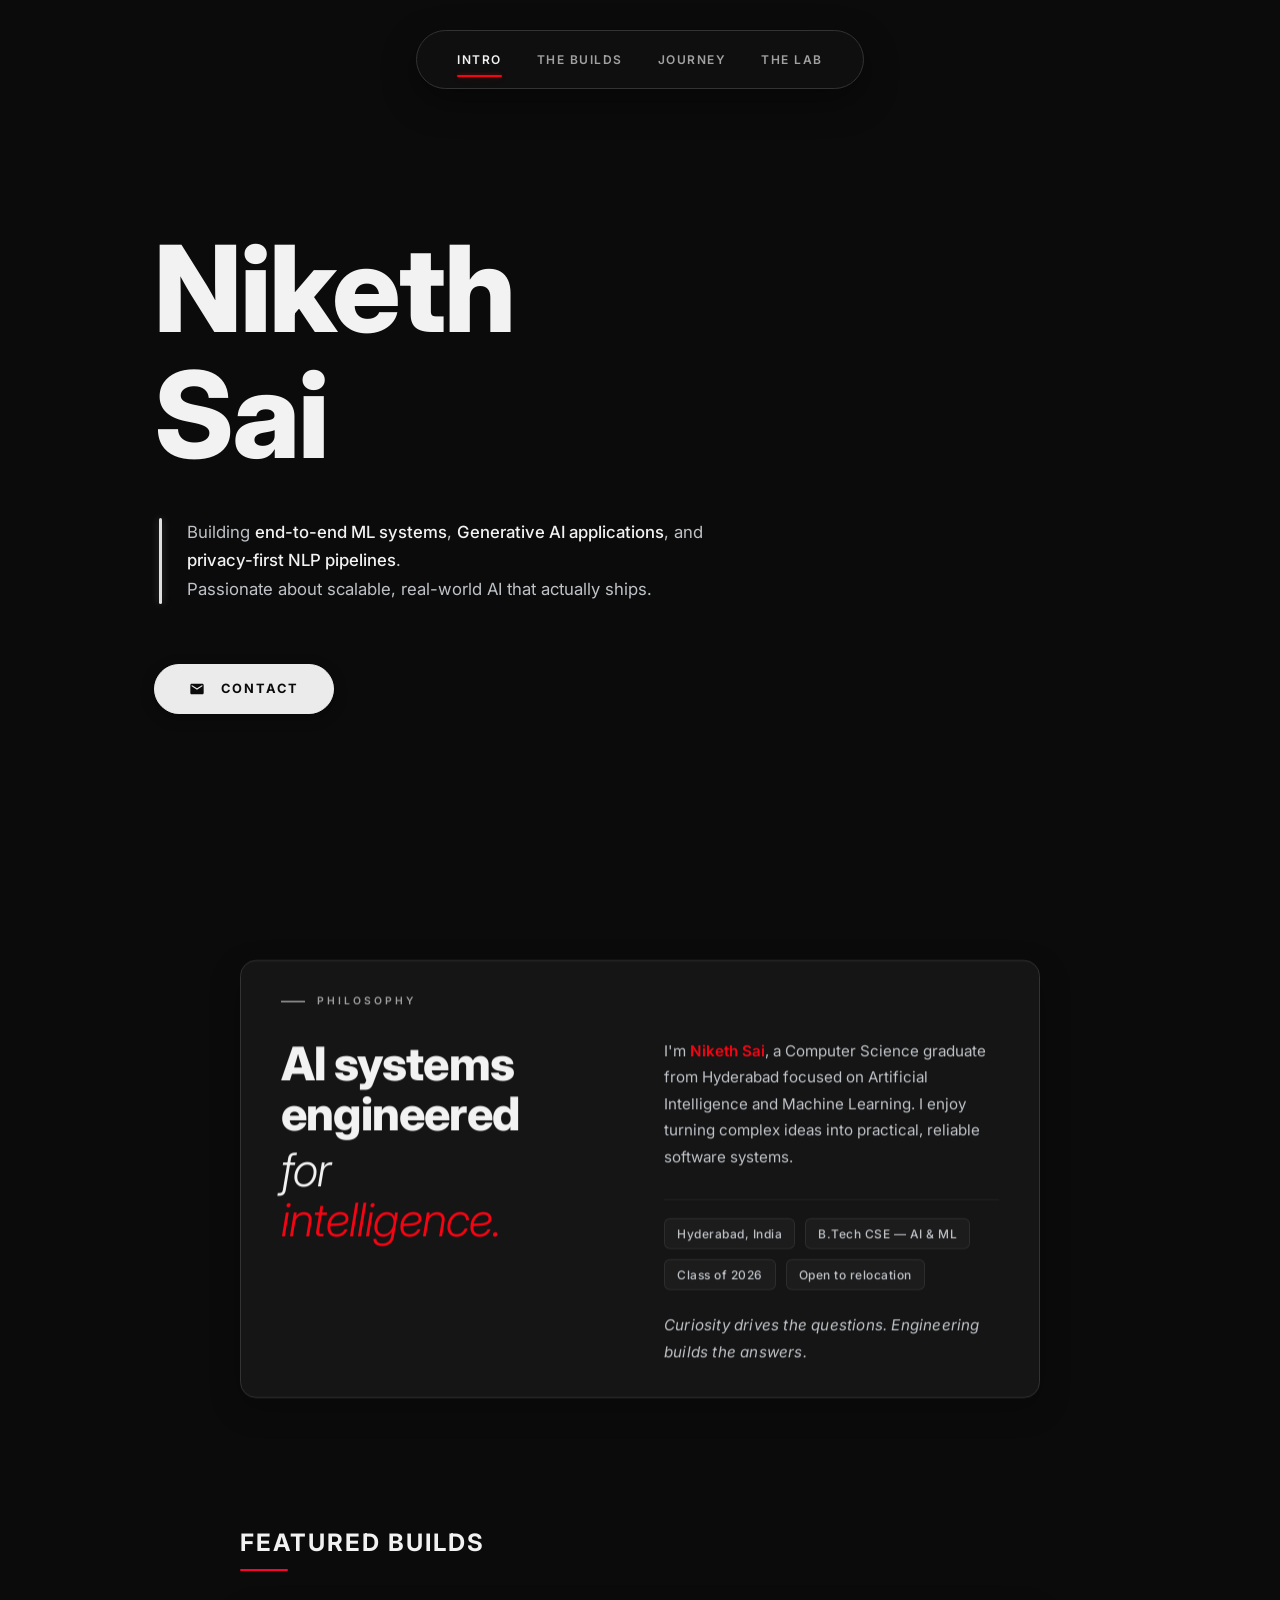
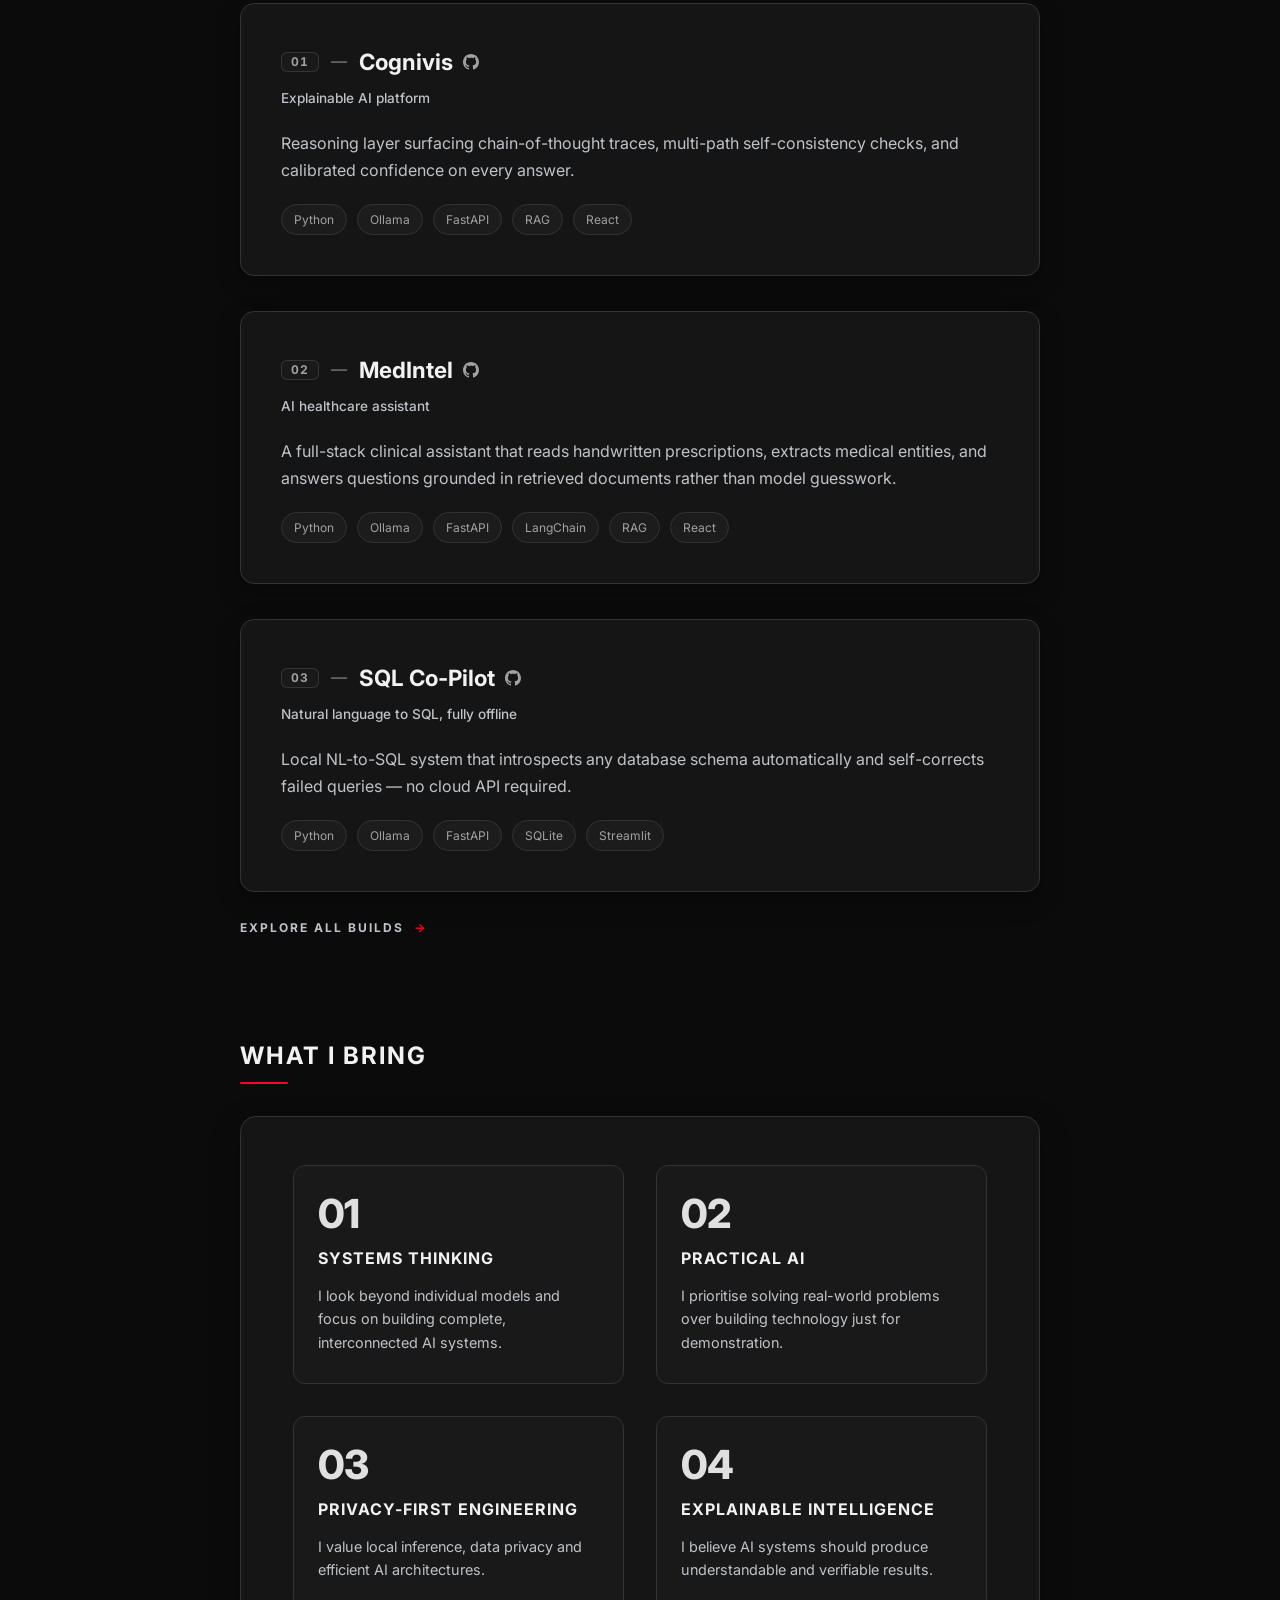
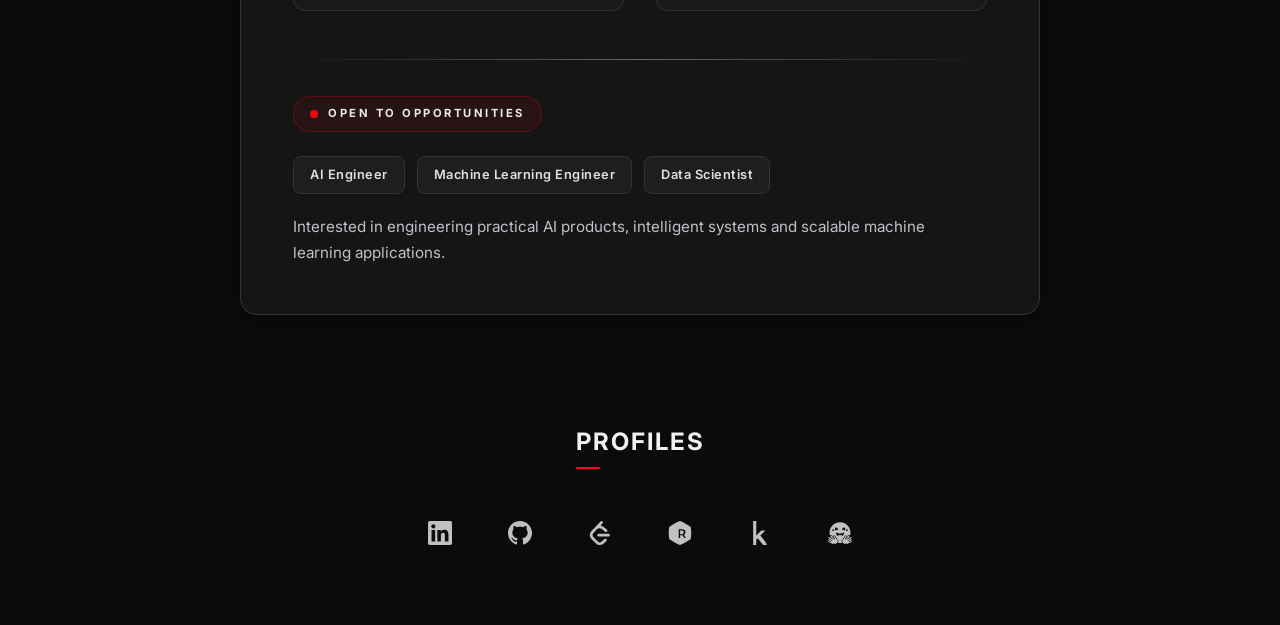
==== commit 75f8ae6d: "Configure Vercel security headers" ====
--- a/index.html
+++ b/index.html
@@ -4,6 +4,20 @@
 <head>
   <meta charset="UTF-8">
   <meta name="viewport" content="width=device-width, initial-scale=1.0">
+  <meta http-equiv="X-Content-Type-Options" content="nosniff">
+  <meta http-equiv="X-Frame-Options" content="DENY">
+  <meta name="referrer" content="strict-origin-when-cross-origin">
+  <meta http-equiv="Permissions-Policy" content="camera=(), microphone=(), geolocation=()">
+  <meta name="description" content="Niketh Sai — Data Scientist & AI Engineer. Building end-to-end ML systems, Generative AI applications, and privacy-first NLP pipelines.">
+  <meta name="keywords" content="Niketh Sai, Data Scientist, AI Engineer, Machine Learning, Generative AI, NLP, Portfolio">
+  <link rel="canonical" href="https://niketh-sai.github.io/">
+  <meta property="og:title" content="Niketh Sai — Data Scientist & AI Engineer">
+  <meta property="og:description" content="Building end-to-end ML systems, Generative AI applications, and privacy-first NLP pipelines.">
+  <meta property="og:type" content="website">
+  <meta property="og:url" content="https://niketh-sai.github.io/">
+  <meta name="twitter:card" content="summary_large_image">
+  <meta name="twitter:title" content="Niketh Sai — Data Scientist & AI Engineer">
+  <meta name="twitter:description" content="Building end-to-end ML systems, Generative AI applications, and privacy-first NLP pipelines.">
   <title>Niketh Sai — Data Scientist &middot; AI Engineer</title>
   <link rel="preconnect" href="https://fonts.googleapis.com">
   <link rel="preconnect" href="https://fonts.gstatic.com" crossorigin>
@@ -24,10 +38,24 @@
         isReload = true;
       }
     }
+
+    if ('scrollRestoration' in history) {
+      history.scrollRestoration = 'manual';
+    }
+
+    if (isReload) {
+      if (window.location.hash || window.location.search) {
+        history.replaceState(null, '', window.location.pathname);
+      }
+      window.scrollTo(0, 0);
+    }
+
     const isFirstVisit = !sessionStorage.getItem('preloaderShown');
 
     if (!isFirstVisit && !isReload) {
-      document.write('<style>#preloader { display: none !important; }</style>');
+      const style = document.createElement('style');
+      style.textContent = '#preloader { display: none !important; }';
+      document.head.appendChild(style);
     } else {
       sessionStorage.setItem('preloaderShown', 'true');
     }
@@ -61,7 +89,10 @@
     <section class="hero-container" id="top">
       <div class="hero-content">
         <h1 class="hero-title">
-          <span class="first-name">Niketh</span><br>
+          <span class="first-name-wrap">
+            <span class="first-name" id="heroFirstName" aria-label="Niketh">Niketh</span>
+            <canvas class="first-name-canvas" id="firstNameCanvas"></canvas>
+          </span><br>
           <span class="last-name" id="heroLastName" aria-label="Sai"><span class="letter-s" aria-hidden="true">S</span><span class="ai-wrap" id="aiWrap" aria-hidden="true"><span class="ai-text ai-lower" id="aiLower">ai</span><span class="ai-text ai-upper" id="aiUpper">AI</span><canvas class="ai-dust-canvas" id="aiCanvas"></canvas></span></span>
         </h1>
         <div class="hero-description">
@@ -73,40 +104,12 @@
           </p>
         </div>
         <div class="contact-buttons-wrapper">
-          <a href="mailto:nikethsai.p@gmail.com" class="pill-btn pill-btn-primary" style="text-decoration: none;">
+          <a href="https://mail.google.com/mail/?view=cm&fs=1&to=niketh27.p@gmail.com" target="_blank" rel="noopener noreferrer" class="pill-btn pill-btn-primary" id="contactBtn" style="text-decoration: none;">
             <svg width="16" height="16" viewBox="0 0 24 24" fill="currentColor" style="margin-right: 8px;">
               <path d="M20 4H4c-1.1 0-1.99.9-1.99 2L2 18c0 1.1.9 2 2 2h16c1.1 0 2-.9 2-2V6c0-1.1-.9-2-2-2zm0 4l-8 5-8-5V6l8 5 8-5v2z"/>
             </svg>
-            <span>EMAIL</span>
-          </a>
-          <a href="https://outlook.live.com/owa/?path=/mail/action/compose&to=nikethsai.p@outlook.com" target="_blank" rel="noopener noreferrer" class="pill-btn pill-btn-secondary" style="text-decoration: none;">
-            <svg width="16" height="16" viewBox="0 0 24 24" fill="currentColor" style="margin-right: 8px;">
-              <path d="M20 4H4c-1.1 0-2 .9-2 2v12c0 1.1.9 2 2 2h16c1.1 0 2-.9 2-2V6c0-1.1-.9-2-2-2zm0 4l-8 5-8-5V6l8 5 8-5v2z"/>
-            </svg>
-            <span>OUTLOOK</span>
-          </a>
-        </div>
-        <div class="hero-social-icons">
-          <a href="https://www.linkedin.com/in/niketh-sai-parimikayala" target="_blank" rel="noopener noreferrer" class="hero-social-icon" aria-label="LinkedIn Profile">
-            <svg width="20" height="20" viewBox="0 0 24 24" fill="currentColor">
-              <path d="M20.447 20.452h-3.554v-5.569c0-1.328-.027-3.037-1.852-3.037-1.853 0-2.136 1.445-2.136 2.939v5.667H9.351V9h3.414v1.561h.046c.477-.9 1.637-1.85 3.37-1.85 3.601 0 4.267 2.37 4.267 5.455v6.286zM5.337 7.433c-1.144 0-2.063-.926-2.063-2.065 0-1.138.92-2.063 2.063-2.063 1.14 0 2.064.925 2.064 2.063 0 1.139-.925 2.065-2.064 2.065zm1.782 13.019H3.555V9h3.564v11.452zM22.225 0H1.771C.792 0 0 .774 0 1.729v20.542C0 23.227.792 24 1.771 24h20.451C23.2 24 24 23.227 24 22.271V1.729C24 .774 23.2 0 22.222 0h.003z"/>
-            </svg>
-          </a>
-          <a href="https://github.com/niketh-sai" target="_blank" rel="noopener noreferrer" class="hero-social-icon" aria-label="GitHub Profile">
-            <svg width="20" height="20" viewBox="0 0 24 24" fill="currentColor">
-              <path d="M12 0c-6.626 0-12 5.373-12 12 0 5.302 3.438 9.8 8.207 11.387.599.111.793-.261.793-.577v-2.234c-3.338.726-4.033-1.416-4.033-1.416-.546-1.387-1.333-1.756-1.333-1.756-1.089-.745.083-.729.083-.729 1.205.084 1.839 1.237 1.839 1.237 1.07 1.834 2.807 1.304 3.492.997.107-.775.418-1.305.762-1.604-2.665-.305-5.467-1.334-5.467-5.931 0-1.311.469-2.381 1.236-3.221-.124-.303-.535-1.524.117-3.176 0 0 1.008-.322 3.301 1.23.957-.266 1.983-.399 3.003-.404 1.02.005 2.047.138 3.006.404 2.291-1.552 3.297-1.23 3.297-1.23.653 1.653.242 2.874.118 3.176.77.84 1.235 1.911 1.235 3.221 0 4.609-2.807 5.624-5.479 5.921.43.372.823 1.102.823 2.222v3.293c0 .319.192.694.801.576 4.765-1.589 8.199-6.086 8.199-11.386 0-6.627-5.373-12-12-12z"/>
-            </svg>
-          </a>
-          <a href="https://leetcode.com/u/Niketh_Sai/" target="_blank" rel="noopener noreferrer" class="hero-social-icon" aria-label="LeetCode Profile">
-            <svg width="20" height="20" viewBox="0 0 24 24" fill="currentColor">
-              <path d="M13.483 0a1.374 1.374 0 0 0-.961.438L7.116 6.226l-3.854 4.126a5.266 5.266 0 0 0-1.209 2.104 5.35 5.35 0 0 0-.125.513 5.527 5.527 0 0 0 .062 2.362 5.83 5.83 0 0 0 .349 1.017 5.938 5.938 0 0 0 1.271 1.818l4.277 4.193.039.038c2.248 2.165 5.852 2.133 8.063-.074l2.396-2.392c.54-.54.54-1.414.003-1.955a1.378 1.378 0 0 0-1.951-.003l-2.396 2.392a3.021 3.021 0 0 1-4.205.038l-.02-.019-4.276-4.193c-.652-.64-.972-1.469-.948-2.263a2.68 2.68 0 0 1 .066-.523 2.545 2.545 0 0 1 .619-1.164L9.13 8.114c1.058-1.134 3.204-1.27 4.43-.278l3.501 2.831c.593.48 1.461.387 1.94-.207a1.384 1.384 0 0 0-.207-1.943l-3.5-2.831c-.8-.647-1.766-1.045-2.774-1.202l2.015-2.158A1.384 1.384 0 0 0 13.483 0zm-2.866 12.815a1.38 1.38 0 0 0-1.38 1.382 1.38 1.38 0 0 0 1.38 1.382H20.42a1.38 1.38 0 0 0 1.38-1.382 1.38 1.38 0 0 0-1.38-1.382z"/>
-            </svg>
-          </a>
-          <a href="https://www.hackerrank.com/profile/nikethsai_p" target="_blank" rel="noopener noreferrer" class="hero-social-icon" aria-label="HackerRank Profile">
-            <svg width="20" height="20" viewBox="0 0 24 24" fill="currentColor">
-              <path d="M9.95 8.002h1.805c.061 0 .111.05.111.111v7.767c0 .061-.05.111-.11.111H9.95a.11.11 0 0 1-.111-.11v-2.87H7.894v2.87c0 .06-.05.11-.11.11H5.976a.11.11 0 0 1-.11-.11V8.112c0-.06.05-.11.11-.11h1.806c.061 0 .11.05.11.11v2.869H9.84v-2.87c0-.06.05-.11.11-.11zm2.999 0h5.778c.061 0 .111.05.111.11v7.767a.11.11 0 0 1-.11.112h-5.78a.11.11 0 0 1-.11-.11v-7.77c0-.06.05-.11.11-.11z"/>
-            </svg>
-          </a>
+            <span>CONTACT</span></a>
+
         </div>
       </div>
     </section>
@@ -132,10 +135,6 @@
               Artificial Intelligence and Machine Learning. I enjoy turning complex ideas
               into practical, reliable software systems.
             </p>
-            <div class="status-indicator">
-              <span class="status-dot"></span>
-              OPEN TO OPPORTUNITIES
-            </div>
             <div class="personal-details-strip">
               <span class="detail-badge">Hyderabad, India</span>
               <span class="detail-badge">B.Tech CSE — AI &amp; ML</span>
@@ -150,13 +149,20 @@
 
     <section id="projects" class="content-section">
       <div class="section-inner">
-        <h2 class="section-title">THE BUILDS</h2>
+        <h2 class="section-title">FEATURED BUILDS</h2>
         <div class="projects-grid">
           <article class="proj-card">
             <div class="proj-header">
               <span class="proj-num">01</span>
               <span class="proj-dash">—</span>
-              <h3 class="proj-title">Cognivis</h3>
+              <div class="proj-title-row">
+                <h3 class="proj-title">Cognivis</h3>
+                <a href="https://github.com/niketh-sai/Cognivis" target="_blank" rel="noopener noreferrer" class="proj-github-icon">
+                  <svg width="16" height="16" viewBox="0 0 24 24" fill="currentColor" aria-hidden="true">
+                    <path d="M12 0c-6.626 0-12 5.373-12 12 0 5.302 3.438 9.8 8.207 11.387.599.111.793-.261.793-.577v-2.234c-3.338.726-4.033-1.416-4.033-1.416-.546-1.387-1.333-1.756-1.333-1.756-1.089-.745.083-.729.083-.729 1.205.084 1.839 1.237 1.839 1.237 1.07 1.834 2.807 1.304 3.492.997.107-.775.418-1.305.762-1.604-2.665-.305-5.467-1.334-5.467-5.931 0-1.311.469-2.381 1.236-3.221-.124-.303-.535-1.524.117-3.176 0 0 1.008-.322 3.301 1.23.957-.266 1.983-.399 3.003-.404 1.02.005 2.047.138 3.006.404 2.291-1.552 3.297-1.23 3.297-1.23.653 1.653.242 2.874.118 3.176.77.84 1.235 1.911 1.235 3.221 0 4.609-2.807 5.624-5.479 5.921.43.372.823 1.102.823 2.222v3.293c0 .319.192.694.801.576 4.765-1.589 8.199-6.086 8.199-11.386 0-6.627-5.373-12-12-12z"/>
+                  </svg>
+                </a>
+              </div>
             </div>
             <p class="proj-tag">Explainable AI platform</p>
             <p class="proj-desc">
@@ -164,7 +170,7 @@
               self-consistency checks, and calibrated confidence on every answer.
             </p>
             <div class="proj-stack">
-              <span>xai</span><span>fastapi</span><span>react</span>
+              <span>Python</span><span>Ollama</span><span>FastAPI</span><span>RAG</span><span>React</span>
             </div>
           </article>
 
@@ -172,7 +178,14 @@
             <div class="proj-header">
               <span class="proj-num">02</span>
               <span class="proj-dash">—</span>
-              <h3 class="proj-title">MedIntel</h3>
+              <div class="proj-title-row">
+                <h3 class="proj-title">MedIntel</h3>
+                <a href="https://github.com/niketh-sai/MedIntel" target="_blank" rel="noopener noreferrer" class="proj-github-icon">
+                  <svg width="16" height="16" viewBox="0 0 24 24" fill="currentColor" aria-hidden="true">
+                    <path d="M12 0c-6.626 0-12 5.373-12 12 0 5.302 3.438 9.8 8.207 11.387.599.111.793-.261.793-.577v-2.234c-3.338.726-4.033-1.416-4.033-1.416-.546-1.387-1.333-1.756-1.333-1.756-1.089-.745.083-.729.083-.729 1.205.084 1.839 1.237 1.839 1.237 1.07 1.834 2.807 1.304 3.492.997.107-.775.418-1.305.762-1.604-2.665-.305-5.467-1.334-5.467-5.931 0-1.311.469-2.381 1.236-3.221-.124-.303-.535-1.524.117-3.176 0 0 1.008-.322 3.301 1.23.957-.266 1.983-.399 3.003-.404 1.02.005 2.047.138 3.006.404 2.291-1.552 3.297-1.23 3.297-1.23.653 1.653.242 2.874.118 3.176.77.84 1.235 1.911 1.235 3.221 0 4.609-2.807 5.624-5.479 5.921.43.372.823 1.102.823 2.222v3.293c0 .319.192.694.801.576 4.765-1.589 8.199-6.086 8.199-11.386 0-6.627-5.373-12-12-12z"/>
+                  </svg>
+                </a>
+              </div>
             </div>
             <p class="proj-tag">AI healthcare assistant</p>
             <p class="proj-desc">
@@ -181,7 +194,7 @@
               retrieved documents rather than model guesswork.
             </p>
             <div class="proj-stack">
-              <span>fastapi</span><span>react</span><span>rag</span><span>faiss</span><span>biobert</span><span>trocr</span>
+              <span>Python</span><span>Ollama</span><span>FastAPI</span><span>LangChain</span><span>RAG</span><span>React</span>
             </div>
           </article>
 
@@ -189,7 +202,14 @@
             <div class="proj-header">
               <span class="proj-num">03</span>
               <span class="proj-dash">—</span>
-              <h3 class="proj-title">SQL Co-Pilot</h3>
+              <div class="proj-title-row">
+                <h3 class="proj-title">SQL Co-Pilot</h3>
+                <a href="https://github.com/niketh-sai/SQL-Co-Pilot" target="_blank" rel="noopener noreferrer" class="proj-github-icon">
+                  <svg width="16" height="16" viewBox="0 0 24 24" fill="currentColor" aria-hidden="true">
+                    <path d="M12 0c-6.626 0-12 5.373-12 12 0 5.302 3.438 9.8 8.207 11.387.599.111.793-.261.793-.577v-2.234c-3.338.726-4.033-1.416-4.033-1.416-.546-1.387-1.333-1.756-1.333-1.756-1.089-.745.083-.729.083-.729 1.205.084 1.839 1.237 1.839 1.237 1.07 1.834 2.807 1.304 3.492.997.107-.775.418-1.305.762-1.604-2.665-.305-5.467-1.334-5.467-5.931 0-1.311.469-2.381 1.236-3.221-.124-.303-.535-1.524.117-3.176 0 0 1.008-.322 3.301 1.23.957-.266 1.983-.399 3.003-.404 1.02.005 2.047.138 3.006.404 2.291-1.552 3.297-1.23 3.297-1.23.653 1.653.242 2.874.118 3.176.77.84 1.235 1.911 1.235 3.221 0 4.609-2.807 5.624-5.479 5.921.43.372.823 1.102.823 2.222v3.293c0 .319.192.694.801.576 4.765-1.589 8.199-6.086 8.199-11.386 0-6.627-5.373-12-12-12z"/>
+                  </svg>
+                </a>
+              </div>
             </div>
             <p class="proj-tag">Natural language to SQL, fully offline</p>
             <p class="proj-desc">
@@ -198,7 +218,7 @@
               required.
             </p>
             <div class="proj-stack">
-              <span>ollama</span><span>local-llm</span><span>python</span>
+              <span>Python</span><span>Ollama</span><span>FastAPI</span><span>SQLite</span><span>Streamlit</span>
             </div>
           </article>
         </div>
@@ -213,11 +233,10 @@
 
     <!-- What I Bring & Where I'm Headed -->
     <section class="what-i-bring-section">
-      <div class="what-i-bring-inner">
-        <div class="principles-header">
-          <h2 class="principles-title">WHAT I BRING</h2>
-        </div>
-        <div class="principles-grid">
+      <div class="section-inner">
+        <h2 class="section-title">WHAT I BRING</h2>
+        <div class="what-i-bring-inner">
+          <div class="principles-grid">
           <div class="principle-card">
             <span class="principle-number">01</span>
             <h3 class="principle-heading">SYSTEMS THINKING</h3>
@@ -265,10 +284,67 @@
           </p>
         </div>
       </div>
+      </div>
+    </section>
+
+    <!-- Connect Section -->
+    <section class="connect-section" id="connect">
+      <div class="connect-inner">
+        <h2 class="section-title">PROFILES</h2>
+        <div class="connect-icons">
+          <a href="https://www.linkedin.com/in/niketh-sai-parimikayala" target="_blank" rel="noopener noreferrer" class="connect-icon" aria-label="LinkedIn Profile" data-tooltip="LinkedIn" title="LinkedIn">
+            <svg width="24" height="24" viewBox="0 0 24 24" fill="currentColor">
+              <path d="M20.447 20.452h-3.554v-5.569c0-1.328-.027-3.037-1.852-3.037-1.853 0-2.136 1.445-2.136 2.939v5.667H9.351V9h3.414v1.561h.046c.477-.9 1.637-1.85 3.37-1.85 3.601 0 4.267 2.37 4.267 5.455v6.286zM5.337 7.433c-1.144 0-2.063-.926-2.063-2.065 0-1.138.92-2.063 2.063-2.063 1.14 0 2.064.925 2.064 2.063 0 1.139-.925 2.065-2.064 2.065zm1.782 13.019H3.555V9h3.564v11.452zM22.225 0H1.771C.792 0 0 .774 0 1.729v20.542C0 23.227.792 24 1.771 24h20.451C23.2 24 24 23.227 24 22.271V1.729C24 .774 23.2 0 22.222 0h.003z"/>
+            </svg>
+          </a>
+          <a href="https://github.com/niketh-sai" target="_blank" rel="noopener noreferrer" class="connect-icon" aria-label="GitHub Profile" data-tooltip="GitHub" title="GitHub">
+            <svg width="24" height="24" viewBox="0 0 24 24" fill="currentColor">
+              <path d="M12 0c-6.626 0-12 5.373-12 12 0 5.302 3.438 9.8 8.207 11.387.599.111.793-.261.793-.577v-2.234c-3.338.726-4.033-1.416-4.033-1.416-.546-1.387-1.333-1.756-1.333-1.756-1.089-.745.083-.729.083-.729 1.205.084 1.839 1.237 1.839 1.237 1.07 1.834 2.807 1.304 3.492.997.107-.775.418-1.305.762-1.604-2.665-.305-5.467-1.334-5.467-5.931 0-1.311.469-2.381 1.236-3.221-.124-.303-.535-1.524.117-3.176 0 0 1.008-.322 3.301 1.23.957-.266 1.983-.399 3.003-.404 1.02.005 2.047.138 3.006.404 2.291-1.552 3.297-1.23 3.297-1.23.653 1.653.242 2.874.118 3.176.77.84 1.235 1.911 1.235 3.221 0 4.609-2.807 5.624-5.479 5.921.43.372.823 1.102.823 2.222v3.293c0 .319.192.694.801.576 4.765-1.589 8.199-6.086 8.199-11.386 0-6.627-5.373-12-12-12z"/>
+            </svg>
+          </a>
+          <a href="https://leetcode.com/u/Niketh_Sai/" target="_blank" rel="noopener noreferrer" class="connect-icon" aria-label="LeetCode Profile" data-tooltip="LeetCode" title="LeetCode">
+            <svg width="24" height="24" viewBox="0 0 24 24" fill="currentColor">
+              <path d="M13.483 0a1.374 1.374 0 0 0-.961.438L7.116 6.226l-3.854 4.126a5.266 5.266 0 0 0-1.209 2.104 5.35 5.35 0 0 0-.125.513 5.527 5.527 0 0 0 .062 2.362 5.83 5.83 0 0 0 .349 1.017 5.938 5.938 0 0 0 1.271 1.818l4.277 4.193.039.038c2.248 2.165 5.852 2.133 8.063-.074l2.396-2.392c.54-.54.54-1.414.003-1.955a1.378 1.378 0 0 0-1.951-.003l-2.396 2.392a3.021 3.021 0 0 1-4.205.038l-.02-.019-4.276-4.193c-.652-.64-.972-1.469-.948-2.263a2.68 2.68 0 0 1 .066-.523 2.545 2.545 0 0 1 .619-1.164L9.13 8.114c1.058-1.134 3.204-1.27 4.43-.278l3.501 2.831c.593.48 1.461.387 1.94-.207a1.384 1.384 0 0 0-.207-1.943l-3.5-2.831c-.8-.647-1.766-1.045-2.774-1.202l2.015-2.158A1.384 1.384 0 0 0 13.483 0zm-2.866 12.815a1.38 1.38 0 0 0-1.38 1.382 1.38 1.38 0 0 0 1.38 1.382H20.42a1.38 1.38 0 0 0 1.38-1.382 1.38 1.38 0 0 0-1.38-1.382z"/>
+            </svg>
+          </a>
+          <a href="https://www.hackerrank.com/profile/nikethsai_p" target="_blank" rel="noopener noreferrer" class="connect-icon" aria-label="HackerRank Profile" data-tooltip="HackerRank" title="HackerRank">
+            <svg width="24" height="24" viewBox="0 0 24 24" fill="currentColor">
+              <path d="M12 0c1.025 0 9.428 4.728 10.453 5.754s1.025 11.473 0 12.498S13.025 24 12 24s-9.428-4.728-10.453-5.748c-1.025-1.025-1.025-11.479 0-12.504C2.572 4.723 10.975 0 12 0zm-1.29 17.07h1.394v-2.711h1.978c.204 0 .38-.012.527-.036l1.63 2.747h1.588l-1.856-3.063c1.014-.557 1.521-1.449 1.521-2.674 0-1.877-1.263-3.076-3.301-3.076H10.71v8.813zm1.394-3.885v-3.752h1.67c1.263 0 1.97.618 1.97 1.856 0 1.25-.707 1.896-1.97 1.896h-1.67z"/>
+            </svg>
+          </a>
+          <a href="https://www.kaggle.com/nikethp" target="_blank" rel="noopener noreferrer" class="connect-icon" aria-label="Kaggle Profile" data-tooltip="Kaggle" title="Kaggle">
+            <svg width="24" height="24" viewBox="0 0 24 24" fill="currentColor">
+              <path d="M18.825 23.859c-.022.092-.117.141-.281.141h-3.139c-.187 0-.351-.082-.492-.248l-5.178-6.589-1.448 1.374v5.111c0 .235-.117.352-.351.352H5.505c-.236 0-.354-.117-.354-.352V.353c0-.233.118-.353.354-.353h2.431c.234 0 .351.12.351.353v14.12l5.014-4.851c.164-.165.328-.247.493-.247h3.139c.164 0 .258.05.281.141.023.091-.012.21-.105.356l-4.725 4.59 5.097 6.425c.093.146.128.265.105.356z"/>
+            </svg>
+          </a>
+          <a href="https://huggingface.co/niketh-sai" target="_blank" rel="noopener noreferrer" class="connect-icon" aria-label="Hugging Face Profile" data-tooltip="Hugging Face" title="Hugging Face">
+            <svg width="24" height="24" viewBox="0 0 24 24" fill="currentColor">
+              <path d="M12.025 1.13c-5.77 0-10.449 4.647-10.449 10.378 0 1.112.178 2.181.503 3.185.064-.222.203-.444.416-.577a.96.96 0 0 1 .524-.15c.293 0 .584.124.84.284.278.173.48.408.71.694.226.282.458.611.684.951v-.014c.017-.324.106-.622.264-.874s.403-.487.762-.543c.3-.047.596.06.787.203s.31.313.4.467c.15.257.212.468.233.542.01.026.653 1.552 1.657 2.54.616.605 1.01 1.223 1.082 1.912.055.537-.096 1.059-.38 1.572.637.121 1.294.187 1.967.187.657 0 1.298-.063 1.921-.178-.287-.517-.44-1.041-.384-1.581.07-.69.465-1.307 1.081-1.913 1.004-.987 1.647-2.513 1.657-2.539.021-.074.083-.285.233-.542.09-.154.208-.323.4-.467a1.08 1.08 0 0 1 .787-.203c.359.056.604.29.762.543s.247.55.265.874v.015c.225-.34.457-.67.683-.952.23-.286.432-.52.71-.694.257-.16.547-.284.84-.285a.97.97 0 0 1 .524.151c.228.143.373.388.43.625l.006.04a10.3 10.3 0 0 0 .534-3.273c0-5.731-4.678-10.378-10.449-10.378M8.327 6.583a1.5 1.5 0 0 1 .713.174 1.487 1.487 0 0 1 .617 2.013c-.183.343-.762-.214-1.102-.094-.38.134-.532.914-.917.71a1.487 1.487 0 0 1 .69-2.803m7.486 0a1.487 1.487 0 0 1 .689 2.803c-.385.204-.536-.576-.916-.71-.34-.12-.92.437-1.103.094a1.487 1.487 0 0 1 .617-2.013 1.5 1.5 0 0 1 .713-.174m-10.68 1.55a.96.96 0 1 1 0 1.921.96.96 0 0 1 0-1.92m13.838 0a.96.96 0 1 1 0 1.92.96.96 0 0 1 0-1.92M8.489 11.458c.588.01 1.965 1.157 3.572 1.164 1.607-.007 2.984-1.155 3.572-1.164.196-.003.305.12.305.454 0 .886-.424 2.328-1.563 3.202-.22-.756-1.396-1.366-1.63-1.32q-.011.001-.02.006l-.044.026-.01.008-.03.024q-.018.017-.035.036l-.032.04a1 1 0 0 0-.058.09l-.014.025q-.049.088-.11.19a1 1 0 0 1-.083.116 1.2 1.2 0 0 1-.173.18q-.035.029-.075.058a1.3 1.3 0 0 1-.251-.243 1 1 0 0 1-.076-.107c-.124-.193-.177-.363-.337-.444-.034-.016-.104-.008-.2.022q-.094.03-.216.087-.06.028-.125.063l-.13.074q-.067.04-.136.086a3 3 0 0 0-.135.096 3 3 0 0 0-.26.219 2 2 0 0 0-.12.121 2 2 0 0 0-.106.128l-.002.002a2 2 0 0 0-.09.132l-.001.001a1.2 1.2 0 0 0-.105.212q-.013.036-.024.073c-1.139-.875-1.563-2.317-1.563-3.203 0-.334.109-.457.305-.454m.836 10.354c.824-1.19.766-2.082-.365-3.194-1.13-1.112-1.789-2.738-1.789-2.738s-.246-.945-.806-.858-.97 1.499.202 2.362c1.173.864-.233 1.45-.685.64-.45-.812-1.683-2.896-2.322-3.295s-1.089-.175-.938.647 2.822 2.813 2.562 3.244-1.176-.506-1.176-.506-2.866-2.567-3.49-1.898.473 1.23 2.037 2.16c1.564.932 1.686 1.178 1.464 1.53s-3.675-2.511-4-1.297c-.323 1.214 3.524 1.567 3.287 2.405-.238.839-2.71-1.587-3.216-.642-.506.946 3.49 2.056 3.522 2.064 1.29.33 4.568 1.028 5.713-.624m5.349 0c-.824-1.19-.766-2.082.365-3.194 1.13-1.112 1.789-2.738 1.789-2.738s.246-.945.806-.858.97 1.499-.202 2.362c-1.173.864.233 1.45.685.64.451-.812 1.683-2.896 2.322-3.295s1.089-.175.938.647-2.822 2.813-2.562 3.244 1.176-.506 1.176-.506 2.866-2.567 3.49-1.898-.473 1.23-2.037 2.16c-1.564.932-1.686 1.178-1.464 1.53s3.675-2.511 4-1.297c.323 1.214-3.524 1.567-3.287 2.405.238.839 2.71-1.587 3.216-.642.506.946-3.49 2.056-3.522 2.064-1.29.33-4.568 1.028-5.713-.624"/>
+            </svg>
+          </a>
+        </div>
+      </div>
     </section>
   </main>
 
   <script src="script.js"></script>
+  <script type="application/ld+json">
+  {
+    "@context": "https://schema.org",
+    "@type": "Person",
+    "name": "Niketh Sai",
+    "jobTitle": "Data Scientist & AI Engineer",
+    "url": "https://niketh-sai.github.io/",
+    "sameAs": [
+      "https://www.linkedin.com/in/niketh-sai/",
+      "https://github.com/niketh-sai",
+      "https://leetcode.com/u/niketh27/",
+      "https://www.hackerrank.com/profile/niketh27_p",
+      "https://www.kaggle.com/nikethsai",
+      "https://huggingface.co/niketh-sai"
+    ]
+  }
+  </script>
 </body>
 
 </html>
--- a/styles.css
+++ b/styles.css
@@ -53,6 +53,11 @@
   }
 }
 
+.contact-buttons-wrapper {
+  position: relative;
+  display: inline-block;
+}
+
 * {
   margin: 0;
   padding: 0;
@@ -293,10 +298,29 @@
   animation: heroFadeUp 0.9s var(--ease-out-expo) 0.35s forwards;
 }
 
+.first-name-wrap {
+  position: relative;
+  display: inline-block;
+}
+
 .hero-title .first-name {
   color: var(--text-primary);
   display: inline-block;
-  transition: transform 350ms var(--ease-out-expo), color 300ms ease;
+  position: relative;
+  z-index: 1;
+  font: inherit;
+  letter-spacing: inherit;
+}
+
+.first-name-canvas {
+  position: absolute;
+  top: 50%;
+  left: 50%;
+  transform: translate(-50%, -50%);
+  pointer-events: none;
+  z-index: 2;
+  width: 200%;
+  height: 200%;
 }
 
 .hero-title .last-name {
@@ -309,8 +333,6 @@
 }
 
 .hero-title:hover .first-name {
-  transform: translateX(4px);
-  color: #FFFFFF;
 }
 
 .hero-title:hover .last-name {
@@ -506,11 +528,11 @@
 .philosophy-inner {
   position: relative;
   width: 100%;
-  max-width: 920px;
+  max-width: 800px;
   background: var(--card-bg);
   border: 1px solid var(--border-color);
   border-radius: 16px;
-  padding: 44px 52px;
+  padding: 32px 40px;
   transition: transform 320ms var(--ease-out-expo),
               border-color 300ms var(--ease-smooth),
               box-shadow 320ms var(--ease-out-expo),
@@ -672,8 +694,6 @@
   height: 7px;
   background-color: var(--oneplus-red);
   border-radius: 50%;
-  box-shadow: 0 0 8px var(--oneplus-red);
-  animation: statusPulse 2s infinite ease-in-out;
   flex-shrink: 0;
 }
 
@@ -684,16 +704,6 @@
 }
 
 @keyframes statusPulse {
-  0%, 100% {
-    transform: scale(1);
-    opacity: 1;
-    box-shadow: 0 0 6px var(--oneplus-red);
-  }
-  50% {
-    transform: scale(1.3);
-    opacity: 0.45;
-    box-shadow: 0 0 12px var(--oneplus-red);
-  }
 }
 
 /* =========================================
@@ -744,7 +754,7 @@
    EXPLORE ALL BUILDS SUBTLE LINK
 ========================================= */
 .explore-builds-wrapper {
-  margin-top: 40px;
+  margin-top: 20px;
   display: flex;
   justify-content: flex-start;
 }
@@ -780,17 +790,109 @@
 }
 
 /* =========================================
+   CONNECT SECTION
+========================================= */
+.connect-section {
+  padding: 60px 12vw 80px;
+  display: flex;
+  justify-content: center;
+  background-color: var(--bg-color);
+}
+
+.connect-inner {
+  width: 100%;
+  max-width: 920px;
+  text-align: center;
+}
+
+.connect-inner .section-title {
+  margin-bottom: 60px;
+}
+
+.connect-inner .section-title::after {
+  background: #ff0033;
+}
+
+.connect-inner:hover .section-title::after {
+  background: #ff0033;
+  box-shadow: none;
+}
+
+.connect-icons {
+  display: flex;
+  align-items: center;
+  justify-content: center;
+  gap: 56px;
+}
+
+.connect-icon {
+  display: flex;
+  align-items: center;
+  justify-content: center;
+  color: #bfc0c2;
+  transition: color 250ms ease,
+              transform 250ms ease;
+}
+
+.connect-icon svg {
+  fill: currentColor;
+}
+
+.connect-icon:hover {
+  color: #ff0033;
+  transform: scale(1.08);
+}
+
+.connect-icon:active {
+  transform: scale(1.02);
+}
+
+@media (max-width: 768px) {
+  .connect-icons {
+    gap: 40px;
+  }
+
+  .connect-section {
+    padding: 48px 8vw 64px;
+  }
+}
+
+@media (max-width: 480px) {
+  .connect-icons {
+    gap: 32px;
+  }
+
+  .connect-inner .section-title {
+    margin-bottom: 48px;
+  }
+}
+
+/* =========================================
    WHAT I BRING & WHERE I'M HEADED
 ========================================= */
 .what-i-bring-section {
-  padding: 80px 12vw 80px;
-  display: flex;
+  padding: 34px 12vw 48px;
+  min-height: auto;
+  display: flex;
+  align-items: flex-start;
   justify-content: center;
+}
+
+.what-i-bring-section .section-inner {
+  width: 100%;
+  max-width: 800px;
+}
+
+.what-i-bring-section .section-title {
+  margin-bottom: 40px;
+}
+
+.what-i-bring-section .section-title::after {
+  width: 48px;
 }
 
 .what-i-bring-inner {
   width: 100%;
-  max-width: 920px;
   background: var(--card-bg);
   border: 1px solid var(--border-color);
   border-radius: 16px;
@@ -827,19 +929,6 @@
   opacity: 1;
 }
 
-.principles-header {
-  margin-bottom: 36px;
-}
-
-.principles-title {
-  font-size: 1.25rem;
-  font-weight: 700;
-  letter-spacing: 2px;
-  color: var(--text-primary);
-  margin: 0;
-  text-transform: uppercase;
-}
-
 .principles-grid {
   display: grid;
   grid-template-columns: repeat(2, 1fr);
@@ -955,8 +1044,6 @@
   height: 8px;
   background-color: var(--oneplus-red);
   border-radius: 50%;
-  box-shadow: 0 0 8px var(--oneplus-red);
-  animation: statusPulse 2s infinite ease-in-out;
   flex-shrink: 0;
 }
 
@@ -1049,50 +1136,10 @@
 }
 
 /* =========================================
-   HERO SOCIAL ICONS
-========================================= */
-.hero-social-icons {
-  display: flex;
-  gap: 28px;
-  margin-top: 24px;
-  align-items: center;
-}
-
-.hero-social-icon {
-  display: inline-flex;
-  align-items: center;
-  justify-content: center;
-  width: 32px;
-  height: 32px;
-  color: var(--primary-silver);
-  transition: color 250ms ease-in-out,
-              transform 250ms ease-in-out;
-  border-radius: 6px;
-}
-
-.hero-social-icon:hover {
-  color: var(--oneplus-red);
-  transform: translateY(-2px);
-}
-
-.hero-social-icon:focus {
-  outline: none;
-}
-
-.hero-social-icon:focus-visible {
-  outline: 1px solid var(--text-muted);
-  outline-offset: 2px;
-}
-
-.hero-social-icon:active {
-  color: var(--oneplus-red);
-}
-
-/* =========================================
    OTHER SECTIONS & CARDS
 ========================================= */
 .content-section {
-  padding: 150px 12vw 60px;
+  padding: 66px 12vw 60px;
   min-height: 100vh;
   display: flex;
   align-items: flex-start;
@@ -1159,7 +1206,7 @@
   left: 0;
   width: 24px;
   height: 2px;
-  background: var(--accent-color);
+  background: #ff0033;
   border-radius: 2px;
   transition: width 350ms var(--ease-out-expo), background-color 300ms ease, box-shadow 300ms ease;
 }
@@ -1167,8 +1214,12 @@
 .content-section.is-visible .section-title::after,
 .section-inner:hover .section-title::after {
   width: 48px;
-  background: var(--oneplus-red);
-  box-shadow: 0 0 8px var(--oneplus-red-glow);
+  background: #ff0033;
+  box-shadow: none;
+}
+
+.what-i-bring-section > .section-title::after {
+  width: 48px;
 }
 
 .section-subtitle {
@@ -1177,8 +1228,15 @@
   letter-spacing: 2px;
   text-transform: uppercase;
   margin-top: -24px;
+  margin-bottom: 16px;
+  font-weight: 500;
+}
+
+.repo-notice {
+  color: var(--text-muted);
+  font-size: 0.78rem;
   margin-bottom: 35px;
-  font-weight: 500;
+  font-weight: 400;
 }
 
 .category-header {
@@ -1305,6 +1363,29 @@
   margin-bottom: 0;
   color: var(--text-primary);
   transition: color 280ms ease, transform 280ms var(--ease-out-expo);
+}
+
+.proj-title-row {
+  display: flex;
+  align-items: center;
+  gap: 10px;
+}
+
+.proj-github-icon {
+  display: inline-flex;
+  align-items: center;
+  justify-content: center;
+  color: var(--text-muted);
+  transition: color 250ms ease;
+  line-height: 1;
+}
+
+.proj-github-icon:hover {
+  color: #ff0033;
+}
+
+.proj-github-icon svg {
+  display: block;
 }
 
 .proj-card:hover .proj-num {
@@ -1901,6 +1982,12 @@
   line-height: 1;
 }
 
+.lab-heading-icon {
+  color: var(--primary-silver);
+  flex-shrink: 0;
+  display: block;
+}
+
 .lab-section-title {
   font-size: 1.1rem;
   font-weight: 700;
@@ -1912,7 +1999,7 @@
 
 .lab-category-grid {
   display: grid;
-  grid-template-columns: repeat(4, 1fr);
+  grid-template-columns: repeat(3, 1fr);
   gap: 24px;
 }
 
@@ -1923,6 +2010,8 @@
   padding: 24px;
   position: relative;
   overflow: hidden;
+  display: flex;
+  flex-direction: column;
   opacity: 0;
   transform: translateY(12px);
   transition: transform 250ms var(--ease-smooth),
@@ -2195,7 +2284,41 @@
   }
 
   .content-section {
-    padding: 100px 6vw 60px;
+    padding: 44px 6vw 60px;
+  }
+
+  .what-i-bring-section {
+    padding: 35px 6vw 48px;
+  }
+
+  .what-i-bring-inner {
+    padding: 32px 24px;
+  }
+
+  .principles-grid {
+    grid-template-columns: 1fr;
+    gap: 20px;
+  }
+
+  .principle-number {
+    font-size: 2rem;
+  }
+
+  .principle-card {
+    padding: 20px 18px;
+  }
+
+  .roles-row {
+    flex-direction: column;
+    gap: 10px;
+  }
+
+  .role-badge {
+    justify-content: center;
+  }
+
+  .personal-details-strip {
+    gap: 8px;
   }
 
   .proj-card {
@@ -2245,23 +2368,11 @@
     max-width: 100%;
   }
 
-  .what-i-bring-section {
-    padding: 50px 6vw 50px;
-  }
-
-  .what-i-bring-inner {
-    padding: 32px 24px;
-  }
-
   .principles-grid {
     grid-template-columns: 1fr;
     gap: 20px;
   }
 
-  .principles-title {
-    font-size: 1rem;
-  }
-
   .principle-number {
     font-size: 2rem;
   }
@@ -2336,6 +2447,18 @@
   .skills-grid {
     grid-template-columns: 1fr;
   }
+
+  .lab-category-grid {
+    grid-template-columns: 1fr;
+  }
+
+  .content-section {
+    padding: 36px 6vw 60px;
+  }
+
+  .what-i-bring-section {
+    padding: 28px 6vw 45px;
+  }
 }
 
 .skills-section .section-inner {
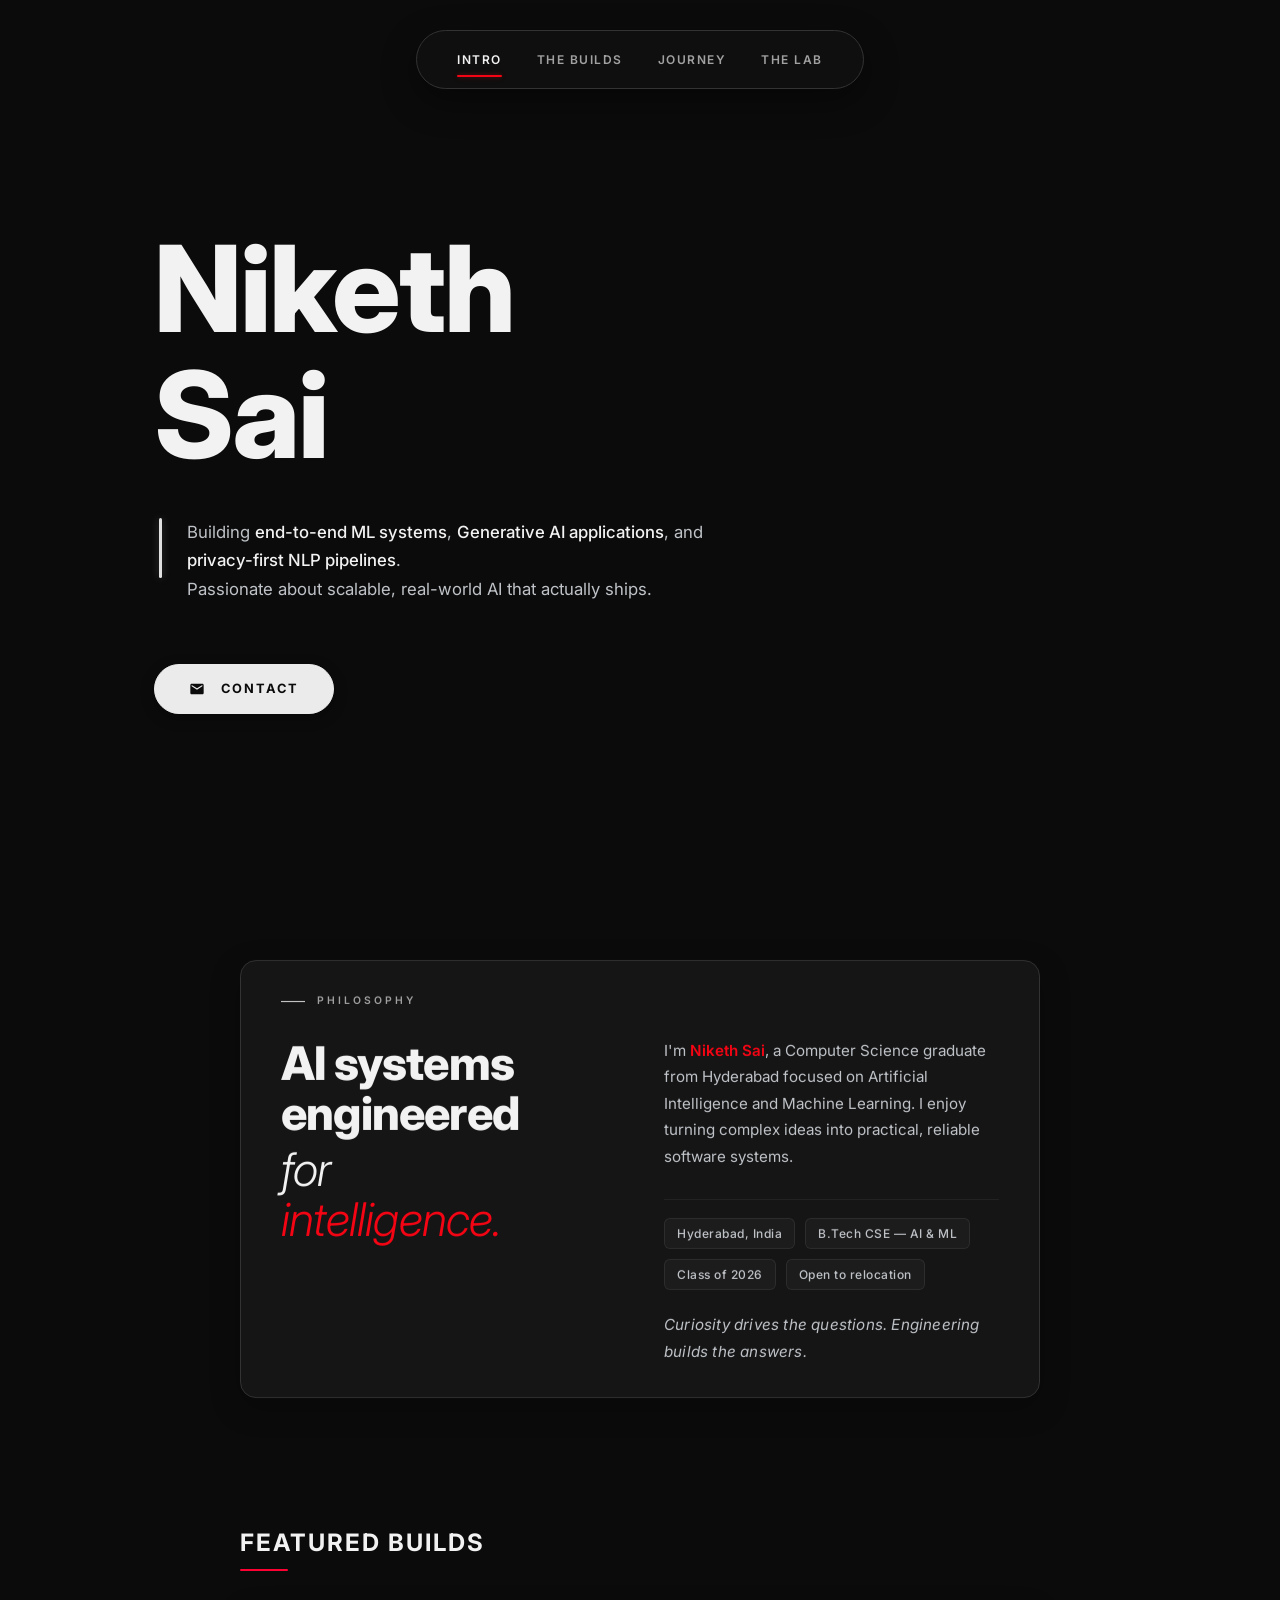
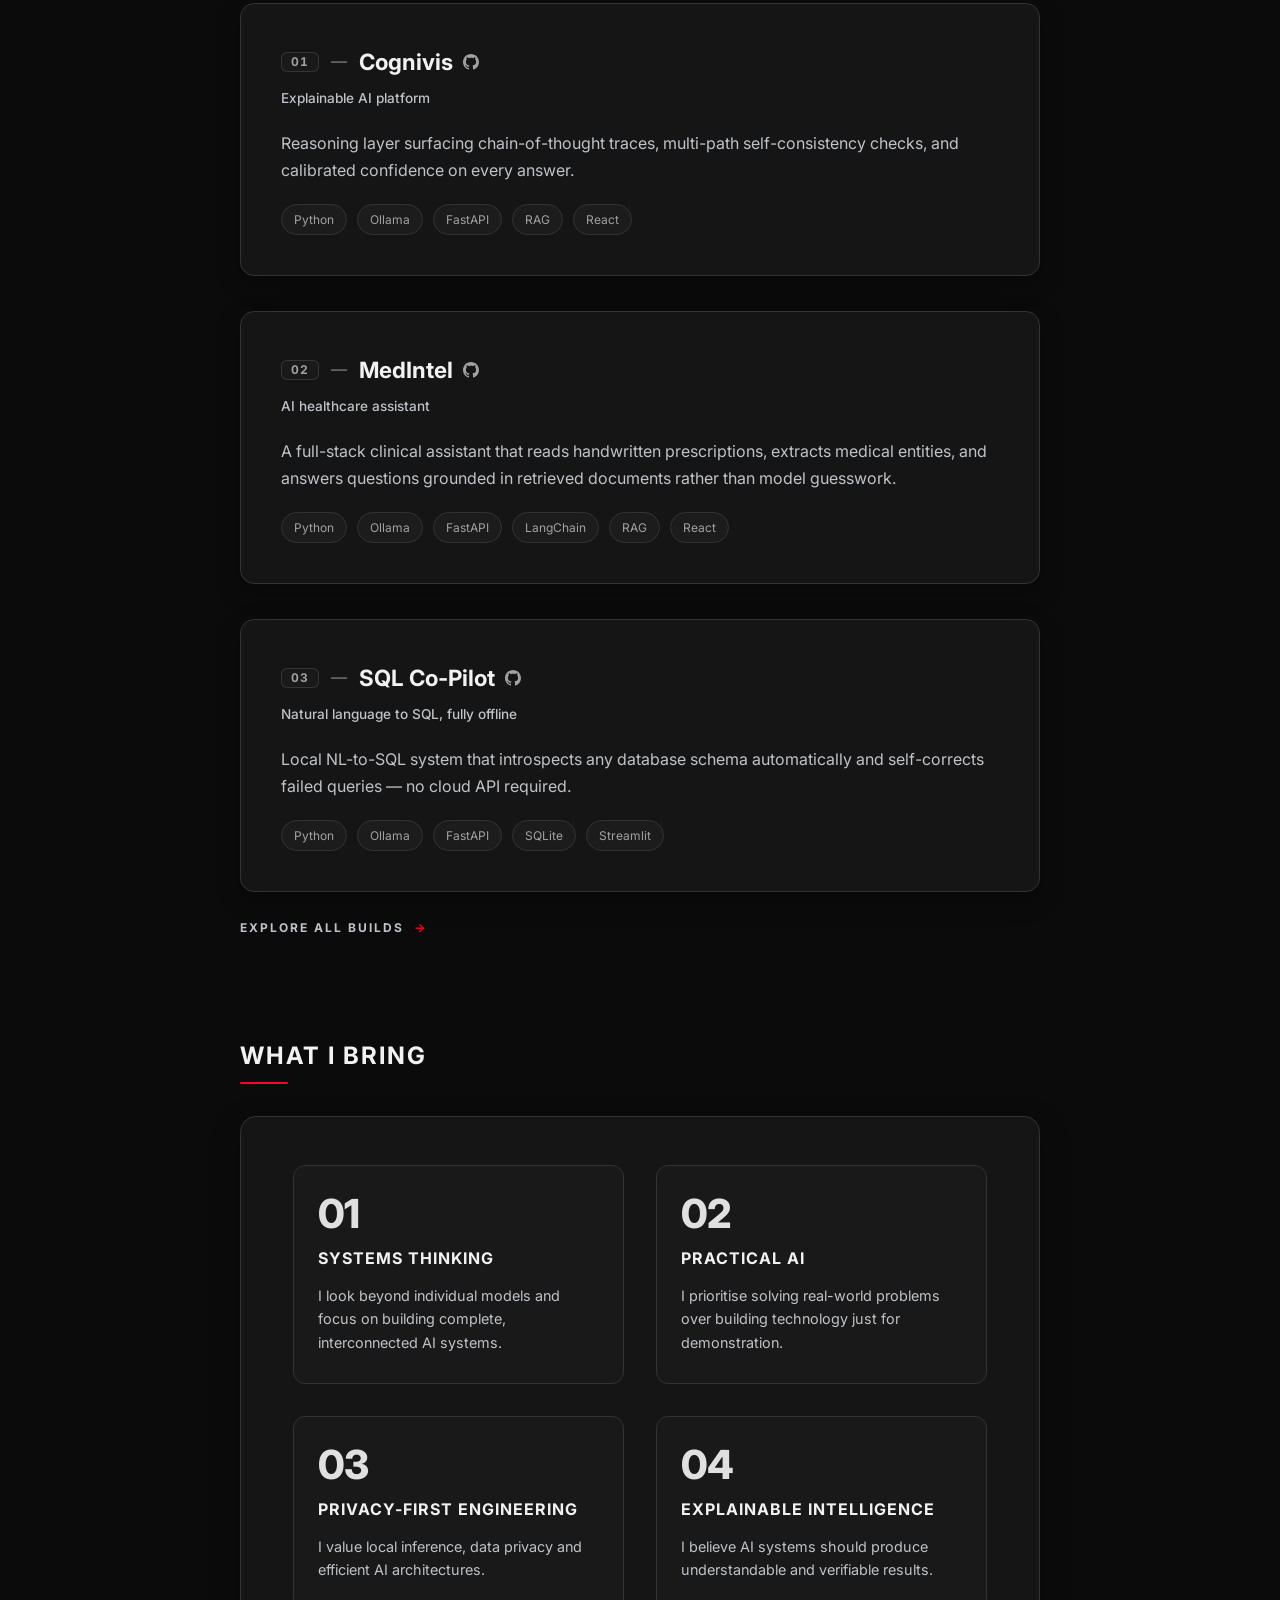
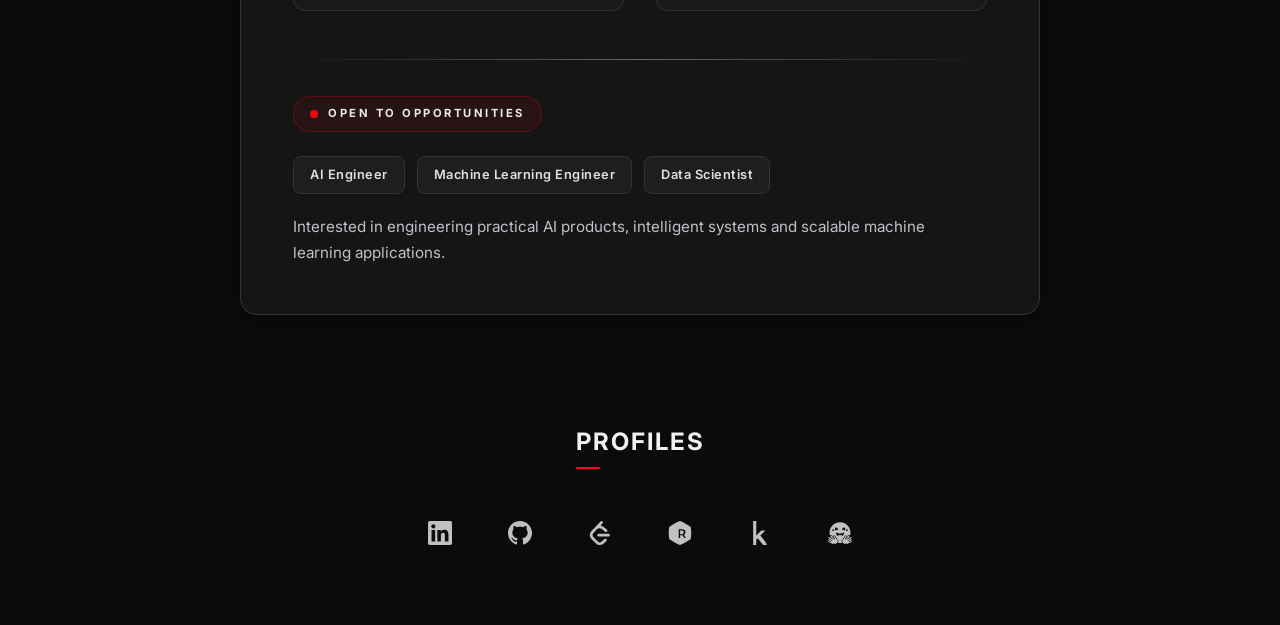
==== commit 9faf3e57: "fixed ui glitches" ====
--- a/index.html
+++ b/index.html
@@ -5,16 +5,15 @@
   <meta charset="UTF-8">
   <meta name="viewport" content="width=device-width, initial-scale=1.0">
   <meta http-equiv="X-Content-Type-Options" content="nosniff">
-  <meta http-equiv="X-Frame-Options" content="DENY">
   <meta name="referrer" content="strict-origin-when-cross-origin">
   <meta http-equiv="Permissions-Policy" content="camera=(), microphone=(), geolocation=()">
   <meta name="description" content="Niketh Sai — Data Scientist & AI Engineer. Building end-to-end ML systems, Generative AI applications, and privacy-first NLP pipelines.">
   <meta name="keywords" content="Niketh Sai, Data Scientist, AI Engineer, Machine Learning, Generative AI, NLP, Portfolio">
-  <link rel="canonical" href="https://niketh-sai.github.io/">
+  <link rel="canonical" href="https://niketh-portfolio-jsah.vercel.app/">
   <meta property="og:title" content="Niketh Sai — Data Scientist & AI Engineer">
   <meta property="og:description" content="Building end-to-end ML systems, Generative AI applications, and privacy-first NLP pipelines.">
   <meta property="og:type" content="website">
-  <meta property="og:url" content="https://niketh-sai.github.io/">
+  <meta property="og:url" content="https://niketh-portfolio-jsah.vercel.app/">
   <meta name="twitter:card" content="summary_large_image">
   <meta name="twitter:title" content="Niketh Sai — Data Scientist & AI Engineer">
   <meta name="twitter:description" content="Building end-to-end ML systems, Generative AI applications, and privacy-first NLP pipelines.">
@@ -90,10 +89,10 @@
       <div class="hero-content">
         <h1 class="hero-title">
           <span class="first-name-wrap">
-            <span class="first-name" id="heroFirstName" aria-label="Niketh">Niketh</span>
-            <canvas class="first-name-canvas" id="firstNameCanvas"></canvas>
+            <span class="first-name" id="heroFirstName">Niketh</span>
+            <canvas class="first-name-canvas" id="firstNameCanvas" aria-hidden="true"></canvas>
           </span><br>
-          <span class="last-name" id="heroLastName" aria-label="Sai"><span class="letter-s" aria-hidden="true">S</span><span class="ai-wrap" id="aiWrap" aria-hidden="true"><span class="ai-text ai-lower" id="aiLower">ai</span><span class="ai-text ai-upper" id="aiUpper">AI</span><canvas class="ai-dust-canvas" id="aiCanvas"></canvas></span></span>
+          <span class="last-name" id="heroLastName"><span class="letter-s" aria-hidden="true">S</span><span class="ai-wrap" id="aiWrap" aria-hidden="true"><span class="ai-text ai-lower" id="aiLower">ai</span><span class="ai-text ai-upper" id="aiUpper">AI</span><canvas class="ai-dust-canvas" id="aiCanvas" aria-hidden="true"></canvas></span></span>
         </h1>
         <div class="hero-description">
           <div class="vertical-line"></div>
@@ -104,8 +103,8 @@
           </p>
         </div>
         <div class="contact-buttons-wrapper">
-          <a href="https://mail.google.com/mail/?view=cm&fs=1&to=niketh27.p@gmail.com" target="_blank" rel="noopener noreferrer" class="pill-btn pill-btn-primary" id="contactBtn" style="text-decoration: none;">
-            <svg width="16" height="16" viewBox="0 0 24 24" fill="currentColor" style="margin-right: 8px;">
+          <a href="https://mail.google.com/mail/?view=cm&fs=1&to=niketh27.p@gmail.com" target="_blank" rel="noopener noreferrer" class="pill-btn pill-btn-primary" id="contactBtn" style="text-decoration: none;" aria-label="Contact via email">
+            <svg width="16" height="16" viewBox="0 0 24 24" fill="currentColor" style="margin-right: 8px;" aria-hidden="true">
               <path d="M20 4H4c-1.1 0-1.99.9-1.99 2L2 18c0 1.1.9 2 2 2h16c1.1 0 2-.9 2-2V6c0-1.1-.9-2-2-2zm0 4l-8 5-8-5V6l8 5 8-5v2z"/>
             </svg>
             <span>CONTACT</span></a>
@@ -157,7 +156,7 @@
               <span class="proj-dash">—</span>
               <div class="proj-title-row">
                 <h3 class="proj-title">Cognivis</h3>
-                <a href="https://github.com/niketh-sai/Cognivis" target="_blank" rel="noopener noreferrer" class="proj-github-icon">
+                <a href="https://github.com/niketh-sai/Cognivis" target="_blank" rel="noopener noreferrer" class="proj-github-icon" aria-label="View Cognivis source code on GitHub">
                   <svg width="16" height="16" viewBox="0 0 24 24" fill="currentColor" aria-hidden="true">
                     <path d="M12 0c-6.626 0-12 5.373-12 12 0 5.302 3.438 9.8 8.207 11.387.599.111.793-.261.793-.577v-2.234c-3.338.726-4.033-1.416-4.033-1.416-.546-1.387-1.333-1.756-1.333-1.756-1.089-.745.083-.729.083-.729 1.205.084 1.839 1.237 1.839 1.237 1.07 1.834 2.807 1.304 3.492.997.107-.775.418-1.305.762-1.604-2.665-.305-5.467-1.334-5.467-5.931 0-1.311.469-2.381 1.236-3.221-.124-.303-.535-1.524.117-3.176 0 0 1.008-.322 3.301 1.23.957-.266 1.983-.399 3.003-.404 1.02.005 2.047.138 3.006.404 2.291-1.552 3.297-1.23 3.297-1.23.653 1.653.242 2.874.118 3.176.77.84 1.235 1.911 1.235 3.221 0 4.609-2.807 5.624-5.479 5.921.43.372.823 1.102.823 2.222v3.293c0 .319.192.694.801.576 4.765-1.589 8.199-6.086 8.199-11.386 0-6.627-5.373-12-12-12z"/>
                   </svg>
@@ -180,7 +179,7 @@
               <span class="proj-dash">—</span>
               <div class="proj-title-row">
                 <h3 class="proj-title">MedIntel</h3>
-                <a href="https://github.com/niketh-sai/MedIntel" target="_blank" rel="noopener noreferrer" class="proj-github-icon">
+                <a href="https://github.com/niketh-sai/MedIntel" target="_blank" rel="noopener noreferrer" class="proj-github-icon" aria-label="View MedIntel source code on GitHub">
                   <svg width="16" height="16" viewBox="0 0 24 24" fill="currentColor" aria-hidden="true">
                     <path d="M12 0c-6.626 0-12 5.373-12 12 0 5.302 3.438 9.8 8.207 11.387.599.111.793-.261.793-.577v-2.234c-3.338.726-4.033-1.416-4.033-1.416-.546-1.387-1.333-1.756-1.333-1.756-1.089-.745.083-.729.083-.729 1.205.084 1.839 1.237 1.839 1.237 1.07 1.834 2.807 1.304 3.492.997.107-.775.418-1.305.762-1.604-2.665-.305-5.467-1.334-5.467-5.931 0-1.311.469-2.381 1.236-3.221-.124-.303-.535-1.524.117-3.176 0 0 1.008-.322 3.301 1.23.957-.266 1.983-.399 3.003-.404 1.02.005 2.047.138 3.006.404 2.291-1.552 3.297-1.23 3.297-1.23.653 1.653.242 2.874.118 3.176.77.84 1.235 1.911 1.235 3.221 0 4.609-2.807 5.624-5.479 5.921.43.372.823 1.102.823 2.222v3.293c0 .319.192.694.801.576 4.765-1.589 8.199-6.086 8.199-11.386 0-6.627-5.373-12-12-12z"/>
                   </svg>
@@ -204,7 +203,7 @@
               <span class="proj-dash">—</span>
               <div class="proj-title-row">
                 <h3 class="proj-title">SQL Co-Pilot</h3>
-                <a href="https://github.com/niketh-sai/SQL-Co-Pilot" target="_blank" rel="noopener noreferrer" class="proj-github-icon">
+                <a href="https://github.com/niketh-sai/SQL-Co-Pilot" target="_blank" rel="noopener noreferrer" class="proj-github-icon" aria-label="View SQL Co-Pilot source code on GitHub">
                   <svg width="16" height="16" viewBox="0 0 24 24" fill="currentColor" aria-hidden="true">
                     <path d="M12 0c-6.626 0-12 5.373-12 12 0 5.302 3.438 9.8 8.207 11.387.599.111.793-.261.793-.577v-2.234c-3.338.726-4.033-1.416-4.033-1.416-.546-1.387-1.333-1.756-1.333-1.756-1.089-.745.083-.729.083-.729 1.205.084 1.839 1.237 1.839 1.237 1.07 1.834 2.807 1.304 3.492.997.107-.775.418-1.305.762-1.604-2.665-.305-5.467-1.334-5.467-5.931 0-1.311.469-2.381 1.236-3.221-.124-.303-.535-1.524.117-3.176 0 0 1.008-.322 3.301 1.23.957-.266 1.983-.399 3.003-.404 1.02.005 2.047.138 3.006.404 2.291-1.552 3.297-1.23 3.297-1.23.653 1.653.242 2.874.118 3.176.77.84 1.235 1.911 1.235 3.221 0 4.609-2.807 5.624-5.479 5.921.43.372.823 1.102.823 2.222v3.293c0 .319.192.694.801.576 4.765-1.589 8.199-6.086 8.199-11.386 0-6.627-5.373-12-12-12z"/>
                   </svg>
@@ -334,7 +333,7 @@
     "@type": "Person",
     "name": "Niketh Sai",
     "jobTitle": "Data Scientist & AI Engineer",
-    "url": "https://niketh-sai.github.io/",
+    "url": "https://niketh-portfolio-jsah.vercel.app/",
     "sameAs": [
       "https://www.linkedin.com/in/niketh-sai/",
       "https://github.com/niketh-sai",
--- a/styles.css
+++ b/styles.css
@@ -404,10 +404,12 @@
 
 .vertical-line {
   width: 3px;
-  height: 0;
+  height: 60px;
   background-color: var(--accent-color);
   border-radius: 3px;
   flex-shrink: 0;
+  transform-origin: top;
+  transform: scaleY(0);
   animation: expandLineHeight 0.9s var(--ease-out-expo) 0.6s forwards;
   box-shadow: 0 0 8px rgba(224, 224, 224, 0.25);
   transition: background-color var(--transition-fast), box-shadow var(--transition-fast);
@@ -418,7 +420,7 @@
 }
 
 @keyframes expandLineHeight {
-  to { height: auto; min-height: 60px; }
+  to { transform: scaleY(1); }
 }
 
 .hero-description p {
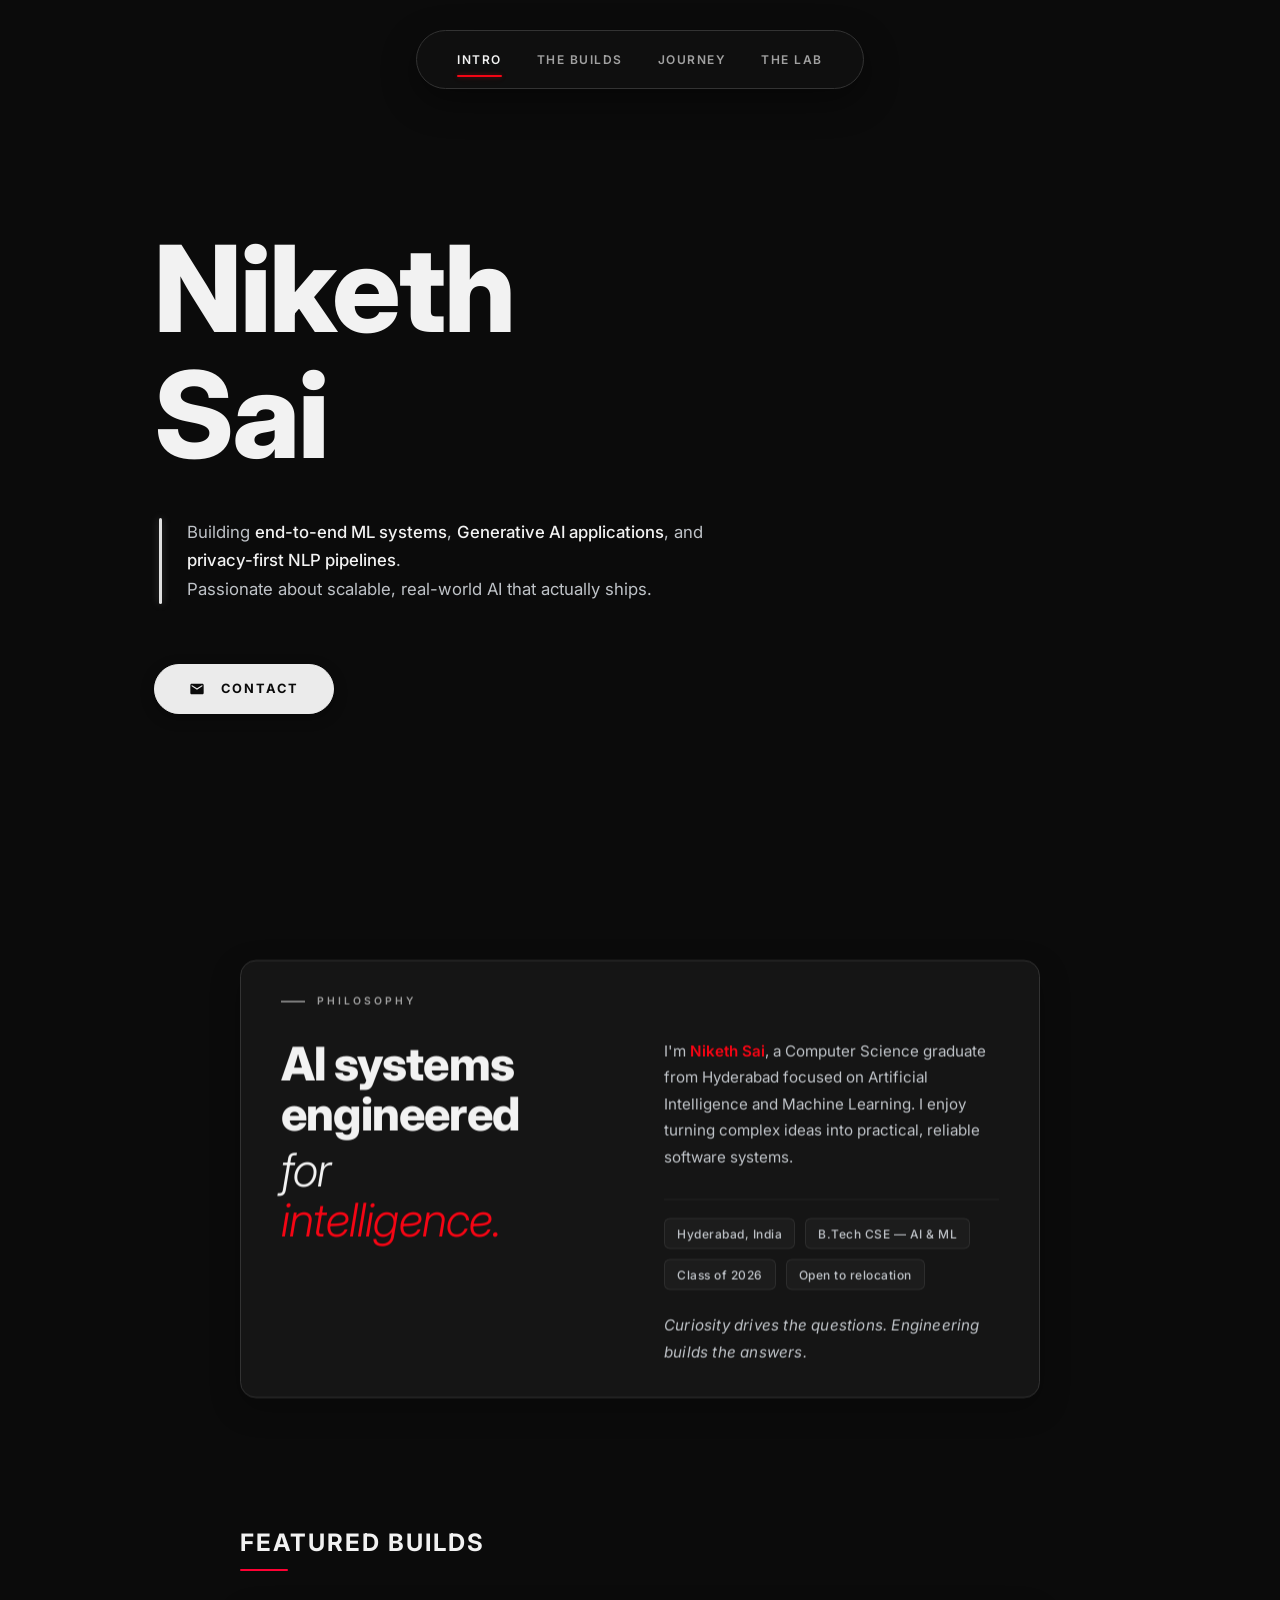
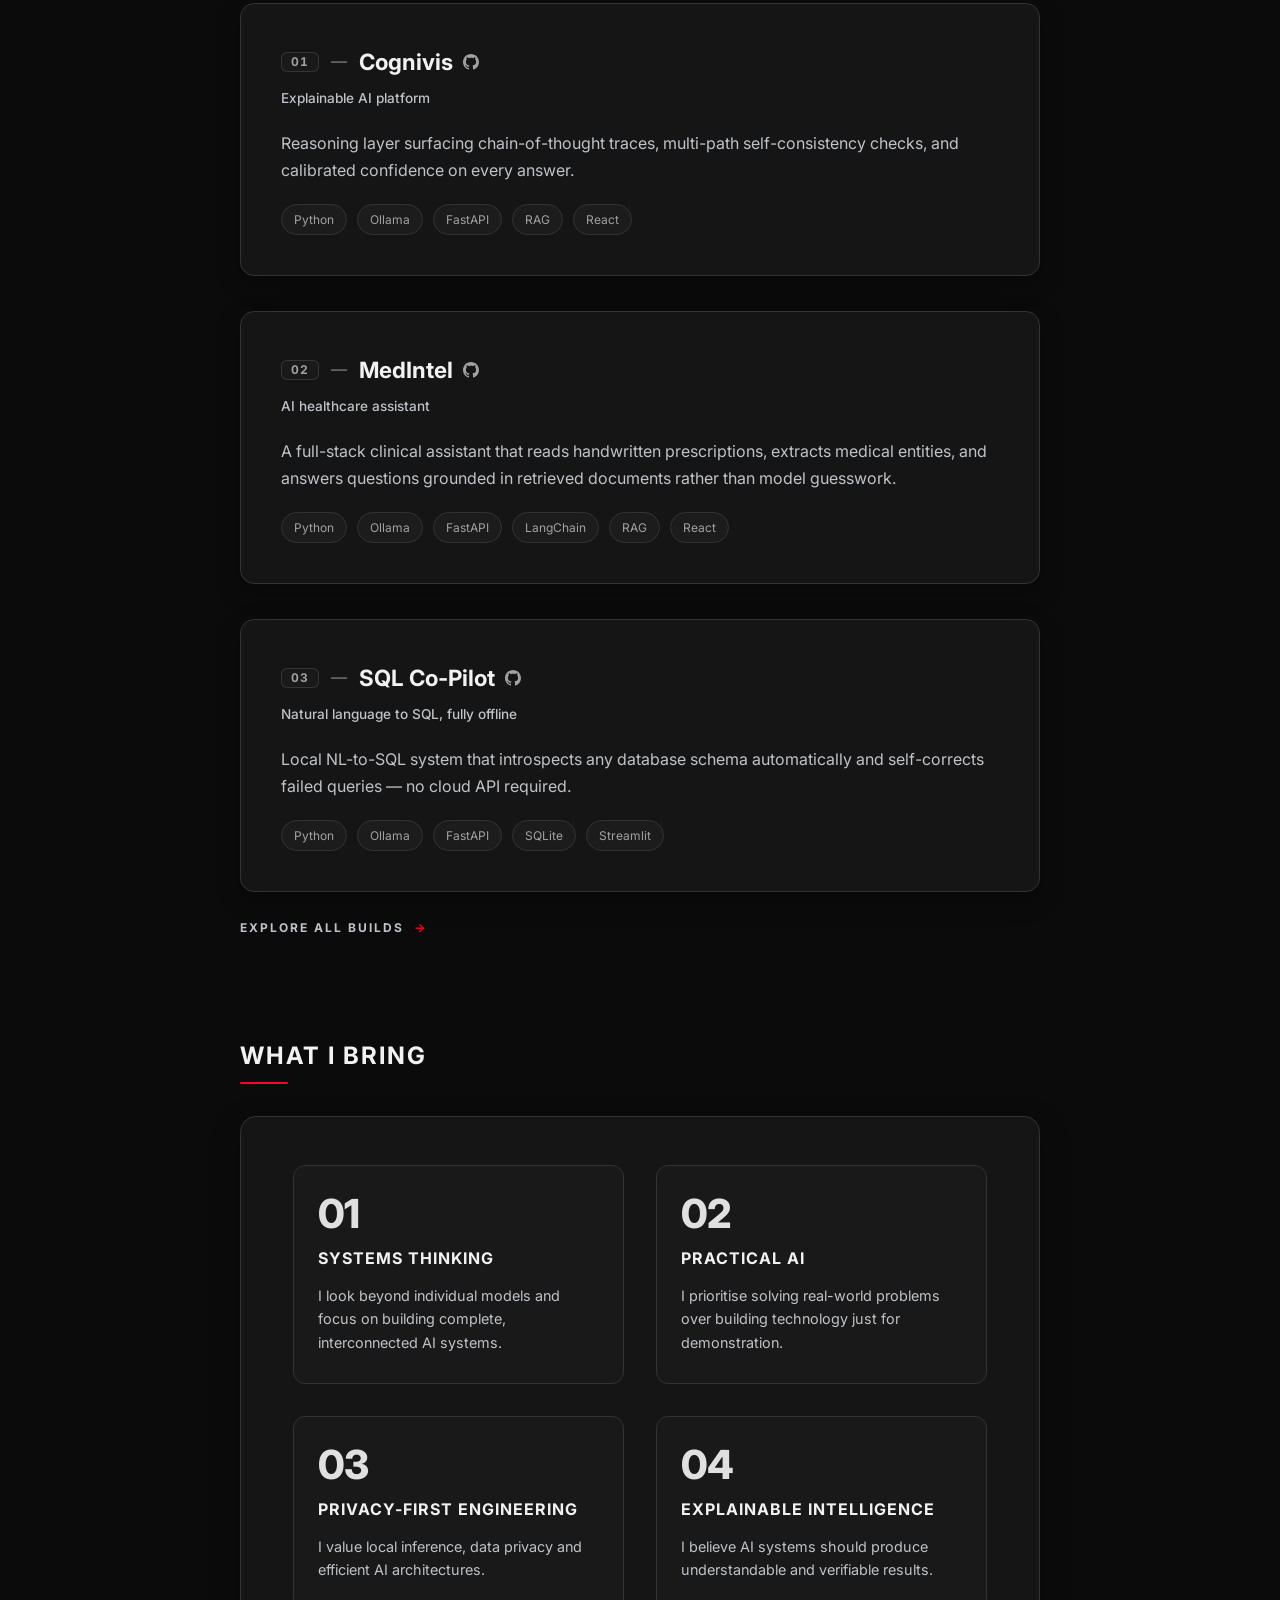
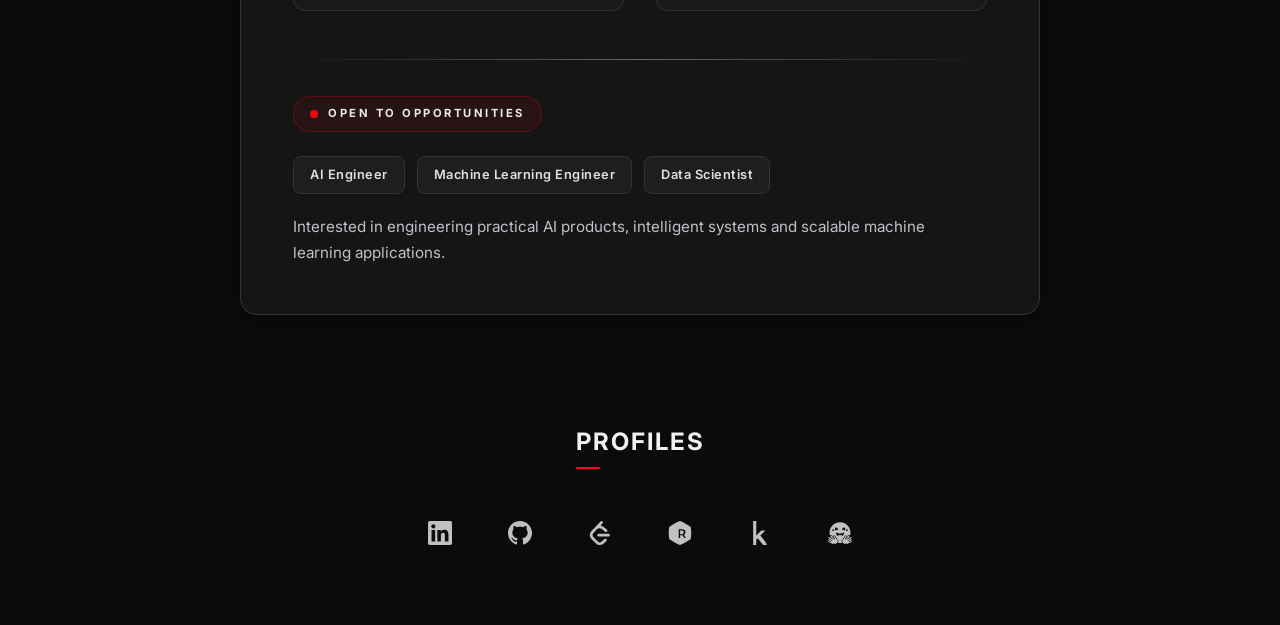
==== commit 8f534859: "Fixed Mobile readability" ====
--- a/index.html
+++ b/index.html
@@ -3,21 +3,21 @@
 
 <head>
   <meta charset="UTF-8">
-  <meta name="viewport" content="width=device-width, initial-scale=1.0">
+  <meta name="viewport" content="width=device-width, initial-scale=1.0, viewport-fit=cover">
   <meta http-equiv="X-Content-Type-Options" content="nosniff">
   <meta name="referrer" content="strict-origin-when-cross-origin">
   <meta http-equiv="Permissions-Policy" content="camera=(), microphone=(), geolocation=()">
-  <meta name="description" content="Niketh Sai — Data Scientist & AI Engineer. Building end-to-end ML systems, Generative AI applications, and privacy-first NLP pipelines.">
-  <meta name="keywords" content="Niketh Sai, Data Scientist, AI Engineer, Machine Learning, Generative AI, NLP, Portfolio">
+  <meta name="description" content="Building end-to-end ML systems, Generative AI applications, and privacy-first NLP pipelines.">
+  <meta name="keywords" content="Niketh Sai, Personal Portfolio, Machine Learning, Generative AI, NLP, Portfolio">
   <link rel="canonical" href="https://niketh-portfolio-jsah.vercel.app/">
-  <meta property="og:title" content="Niketh Sai — Data Scientist & AI Engineer">
+  <meta property="og:title" content="Niketh Sai | Personal Portfolio">
   <meta property="og:description" content="Building end-to-end ML systems, Generative AI applications, and privacy-first NLP pipelines.">
   <meta property="og:type" content="website">
   <meta property="og:url" content="https://niketh-portfolio-jsah.vercel.app/">
   <meta name="twitter:card" content="summary_large_image">
-  <meta name="twitter:title" content="Niketh Sai — Data Scientist & AI Engineer">
+  <meta name="twitter:title" content="Niketh Sai | Personal Portfolio">
   <meta name="twitter:description" content="Building end-to-end ML systems, Generative AI applications, and privacy-first NLP pipelines.">
-  <title>Niketh Sai — Data Scientist &middot; AI Engineer</title>
+  <title>Niketh Sai | Personal Portfolio</title>
   <link rel="preconnect" href="https://fonts.googleapis.com">
   <link rel="preconnect" href="https://fonts.gstatic.com" crossorigin>
   <link href="https://fonts.googleapis.com/css2?family=Inter:wght@400;500;600;700;800&display=swap" rel="stylesheet">
--- a/styles.css
+++ b/styles.css
@@ -176,7 +176,17 @@
   top: 30px;
   left: 0;
   width: 100%;
-  z-index: 100;
+  z-index: 1000;
+}
+
+@media (max-width: 768px) {
+  .navbar {
+    transition: transform 220ms cubic-bezier(0.25, 1, 0.5, 1);
+    will-change: transform;
+  }
+  .navbar.nav-hidden {
+    transform: translateY(-120%);
+  }
 }
 
 .logo {
@@ -395,6 +405,7 @@
 
 .hero-description {
   display: flex;
+  align-items: stretch;
   gap: 25px;
   margin-bottom: 60px;
   margin-left: 5px;
@@ -402,13 +413,21 @@
   animation: heroFadeUp 0.9s var(--ease-out-expo) 0.5s forwards;
 }
 
+@media (max-width: 480px) {
+  .hero-description {
+    gap: 16px;
+    margin-bottom: 40px;
+    margin-left: 0;
+  }
+}
+
 .vertical-line {
   width: 3px;
-  height: 60px;
+  align-self: stretch;
   background-color: var(--accent-color);
   border-radius: 3px;
   flex-shrink: 0;
-  transform-origin: top;
+  transform-origin: center;
   transform: scaleY(0);
   animation: expandLineHeight 0.9s var(--ease-out-expo) 0.6s forwards;
   box-shadow: 0 0 8px rgba(224, 224, 224, 0.25);
@@ -1158,6 +1177,25 @@
   flex-wrap: wrap;
 }
 
+@media (max-width: 768px) {
+  .filter-container {
+    flex-wrap: nowrap;
+    overflow-x: auto;
+    -webkit-overflow-scrolling: touch;
+    padding-bottom: 8px;
+    margin-bottom: 28px;
+    max-width: 100%;
+    scrollbar-width: none;
+  }
+  .filter-container::-webkit-scrollbar {
+    display: none;
+  }
+  .filter-btn {
+    white-space: nowrap;
+    flex-shrink: 0;
+  }
+}
+
 .filter-btn {
   padding: 10px 20px;
   background: transparent;
@@ -2206,6 +2244,12 @@
    REDUCED MOTION SUPPORT (ACCESSIBILITY)
 ========================================= */
 @media (prefers-reduced-motion: reduce) {
+  .navbar {
+    transition: none !important;
+  }
+  .portfolio-page-transitioning {
+    transition: none !important;
+  }
   *, *::before, *::after {
     animation-duration: 0.01ms !important;
     animation-iteration-count: 1 !important;
@@ -2237,22 +2281,80 @@
   }
 }
 
+/* Mobile swipe page transition */
+.portfolio-page-transitioning {
+  opacity: 0.85;
+  transition: opacity 150ms ease;
+}
+
+/* =========================================
+   MOBILE SECTION PROGRESS INDICATOR
+   Subtle 4-segment indicator for mobile navigation
+========================================= */
+.section-progress-indicator {
+  display: none;
+}
+
+@media (max-width: 768px) {
+  .section-progress-indicator {
+    display: flex;
+    align-items: center;
+    justify-content: center;
+    gap: 6px;
+    position: fixed;
+    bottom: calc(14px + env(safe-area-inset-bottom, 0px));
+    left: 50%;
+    transform: translateX(-50%);
+    z-index: 999;
+    background: rgba(18, 18, 18, 0.7);
+    backdrop-filter: blur(16px);
+    -webkit-backdrop-filter: blur(16px);
+    border: 1px solid rgba(255, 255, 255, 0.1);
+    padding: 6px 14px;
+    border-radius: 20px;
+    box-shadow: 0 4px 16px rgba(0, 0, 0, 0.4);
+    pointer-events: none;
+    transition: opacity 220ms ease, transform 220ms ease;
+  }
+
+  .progress-segment {
+    width: 18px;
+    height: 3px;
+    border-radius: 2px;
+    background: rgba(224, 224, 224, 0.28);
+    transition: background-color 260ms ease, width 260ms ease, box-shadow 260ms ease;
+  }
+
+  .progress-segment.active {
+    width: 28px;
+    background: var(--oneplus-red);
+    box-shadow: 0 0 8px var(--oneplus-red-glow);
+  }
+}
+
 /* =========================================
    RESPONSIVENESS
 ========================================= */
 @media (max-width: 768px) {
   .navbar {
-    top: 15px;
+    top: calc(12px + env(safe-area-inset-top, 0px));
     padding: 0 10px;
   }
 
   .nav-links {
-    gap: 15px;
-    padding: 10px 20px;
-    max-width: 92vw;
+    gap: 12px;
+    padding: 8px 16px;
+    max-width: 94vw;
     overflow-x: auto;
     white-space: nowrap;
     -webkit-overflow-scrolling: touch;
+  }
+
+  .nav-links a {
+    display: inline-flex;
+    align-items: center;
+    min-height: 38px;
+    padding: 6px 4px;
   }
 
   .nav-links::-webkit-scrollbar {
@@ -2370,31 +2472,6 @@
     max-width: 100%;
   }
 
-  .principles-grid {
-    grid-template-columns: 1fr;
-    gap: 20px;
-  }
-
-  .principle-number {
-    font-size: 2rem;
-  }
-
-  .principle-card {
-    padding: 20px 18px;
-  }
-
-  .roles-row {
-    flex-direction: column;
-    gap: 10px;
-  }
-
-  .role-badge {
-    justify-content: center;
-  }
-
-  .personal-details-strip {
-    gap: 8px;
-  }
 
   .detail-badge {
     font-size: 0.68rem;
@@ -2446,6 +2523,26 @@
 }
 
 @media (max-width: 480px) {
+  .hero-container {
+    padding: calc(85px + env(safe-area-inset-top, 0px)) 5vw 45px;
+  }
+
+  .hero-title {
+    font-size: clamp(2.4rem, 12vw, 3.2rem);
+    letter-spacing: -1px;
+  }
+
+  .hero-description p {
+    font-size: 0.95rem;
+    line-height: 1.6;
+  }
+
+  .pill-btn {
+    min-height: 44px;
+    padding: 12px 24px;
+    font-size: 0.72rem;
+  }
+
   .skills-grid {
     grid-template-columns: 1fr;
   }
@@ -2455,11 +2552,84 @@
   }
 
   .content-section {
-    padding: 36px 6vw 60px;
+    padding: 36px 5vw 60px;
   }
 
   .what-i-bring-section {
-    padding: 28px 6vw 45px;
+    padding: 28px 5vw 45px;
+  }
+
+  .what-i-bring-inner {
+    padding: 26px 18px;
+  }
+
+  .philosophy-inner {
+    padding: 26px 18px;
+  }
+
+  .proj-card {
+    padding: 20px 16px;
+  }
+
+  .proj-header h3,
+  .proj-title {
+    font-size: 1.2rem;
+  }
+
+  .connect-icons {
+    gap: 22px;
+  }
+
+  .connect-icon {
+    min-width: 44px;
+    min-height: 44px;
+    display: inline-flex;
+    align-items: center;
+    justify-content: center;
+  }
+
+  .journey-entry {
+    padding: 16px 0;
+  }
+
+  .journey-role {
+    font-size: 1.15rem;
+  }
+
+  .lab-spec-item {
+    flex-direction: column;
+    align-items: flex-start;
+    gap: 4px;
+  }
+}
+
+@media (max-width: 360px) {
+  .hero-title {
+    font-size: 2.2rem;
+  }
+
+  .nav-links {
+    gap: 10px;
+    padding: 8px 14px;
+  }
+
+  .nav-links a {
+    font-size: 0.7rem;
+    letter-spacing: 1px;
+  }
+
+  .pill-btn {
+    width: 100%;
+    justify-content: center;
+  }
+
+  .contact-buttons-wrapper {
+    width: 100%;
+  }
+
+  .connect-icons {
+    gap: 16px;
+    flex-wrap: wrap;
   }
 }
 
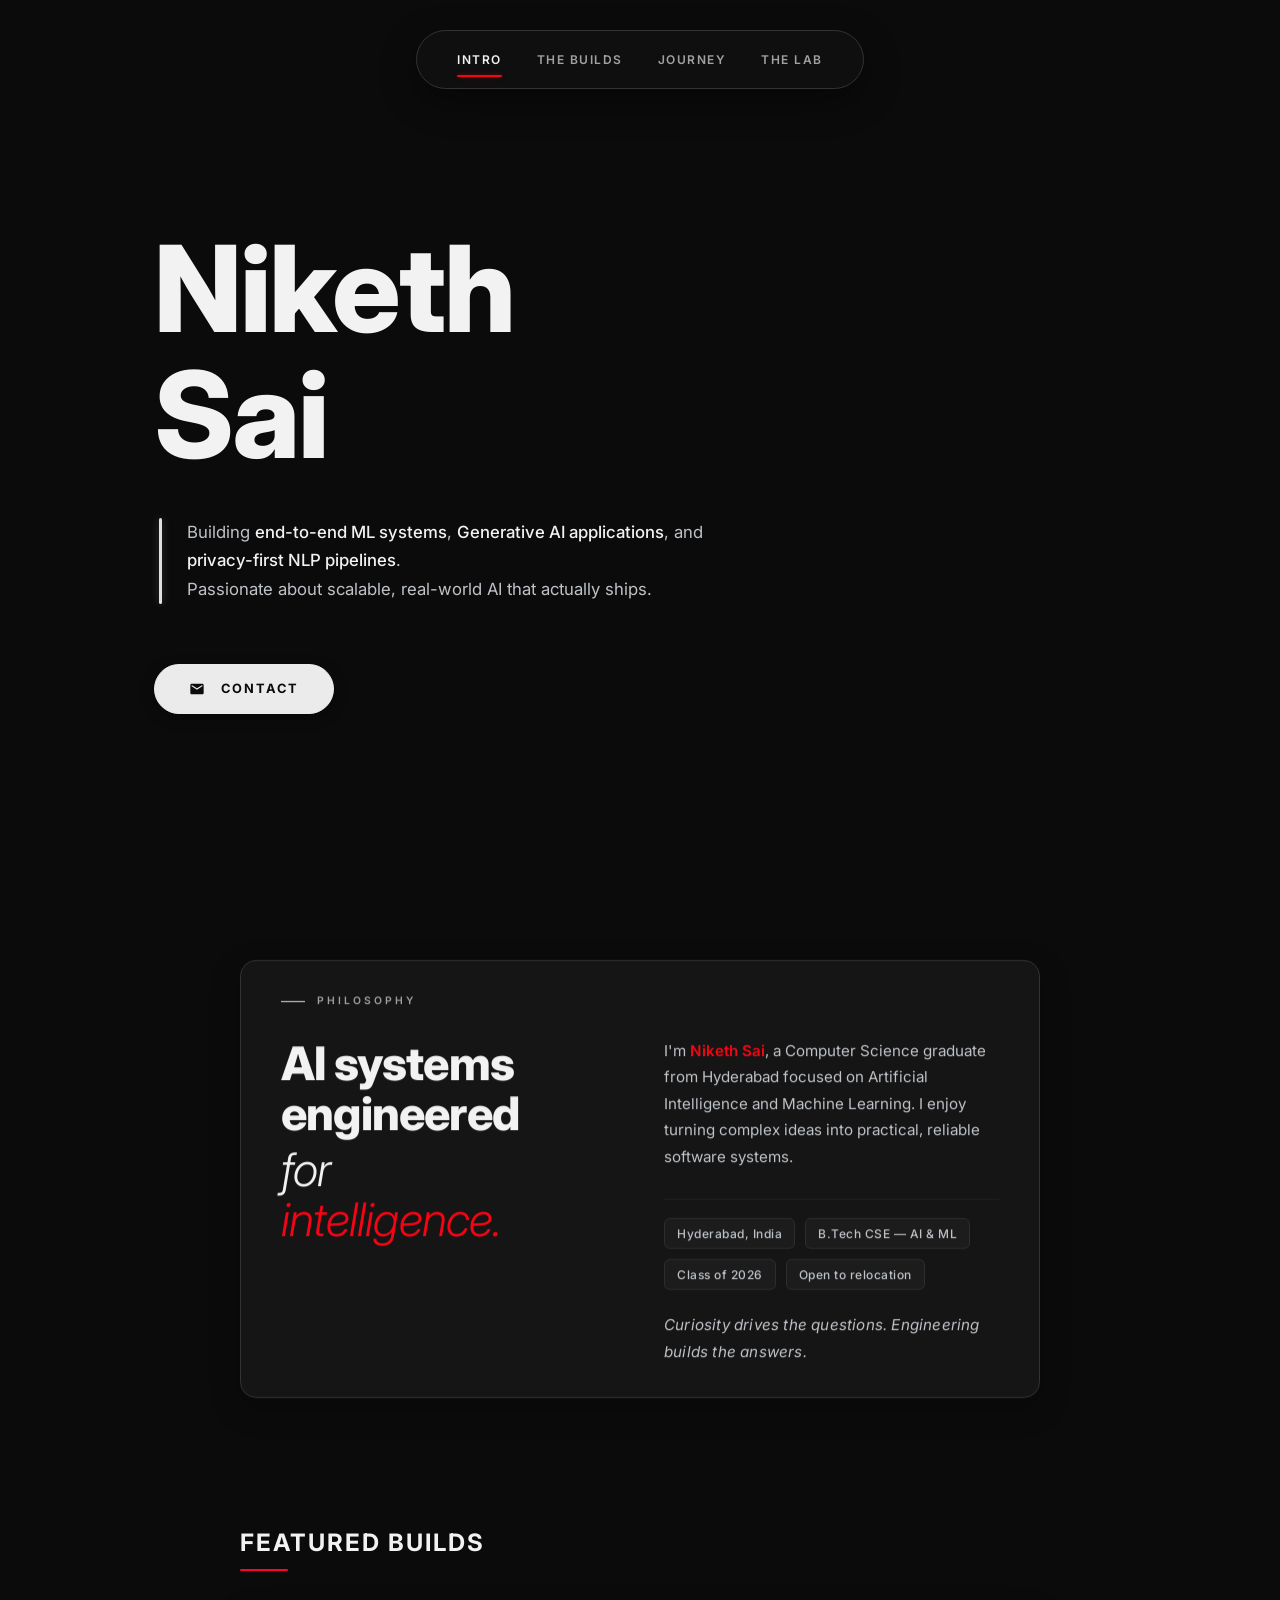
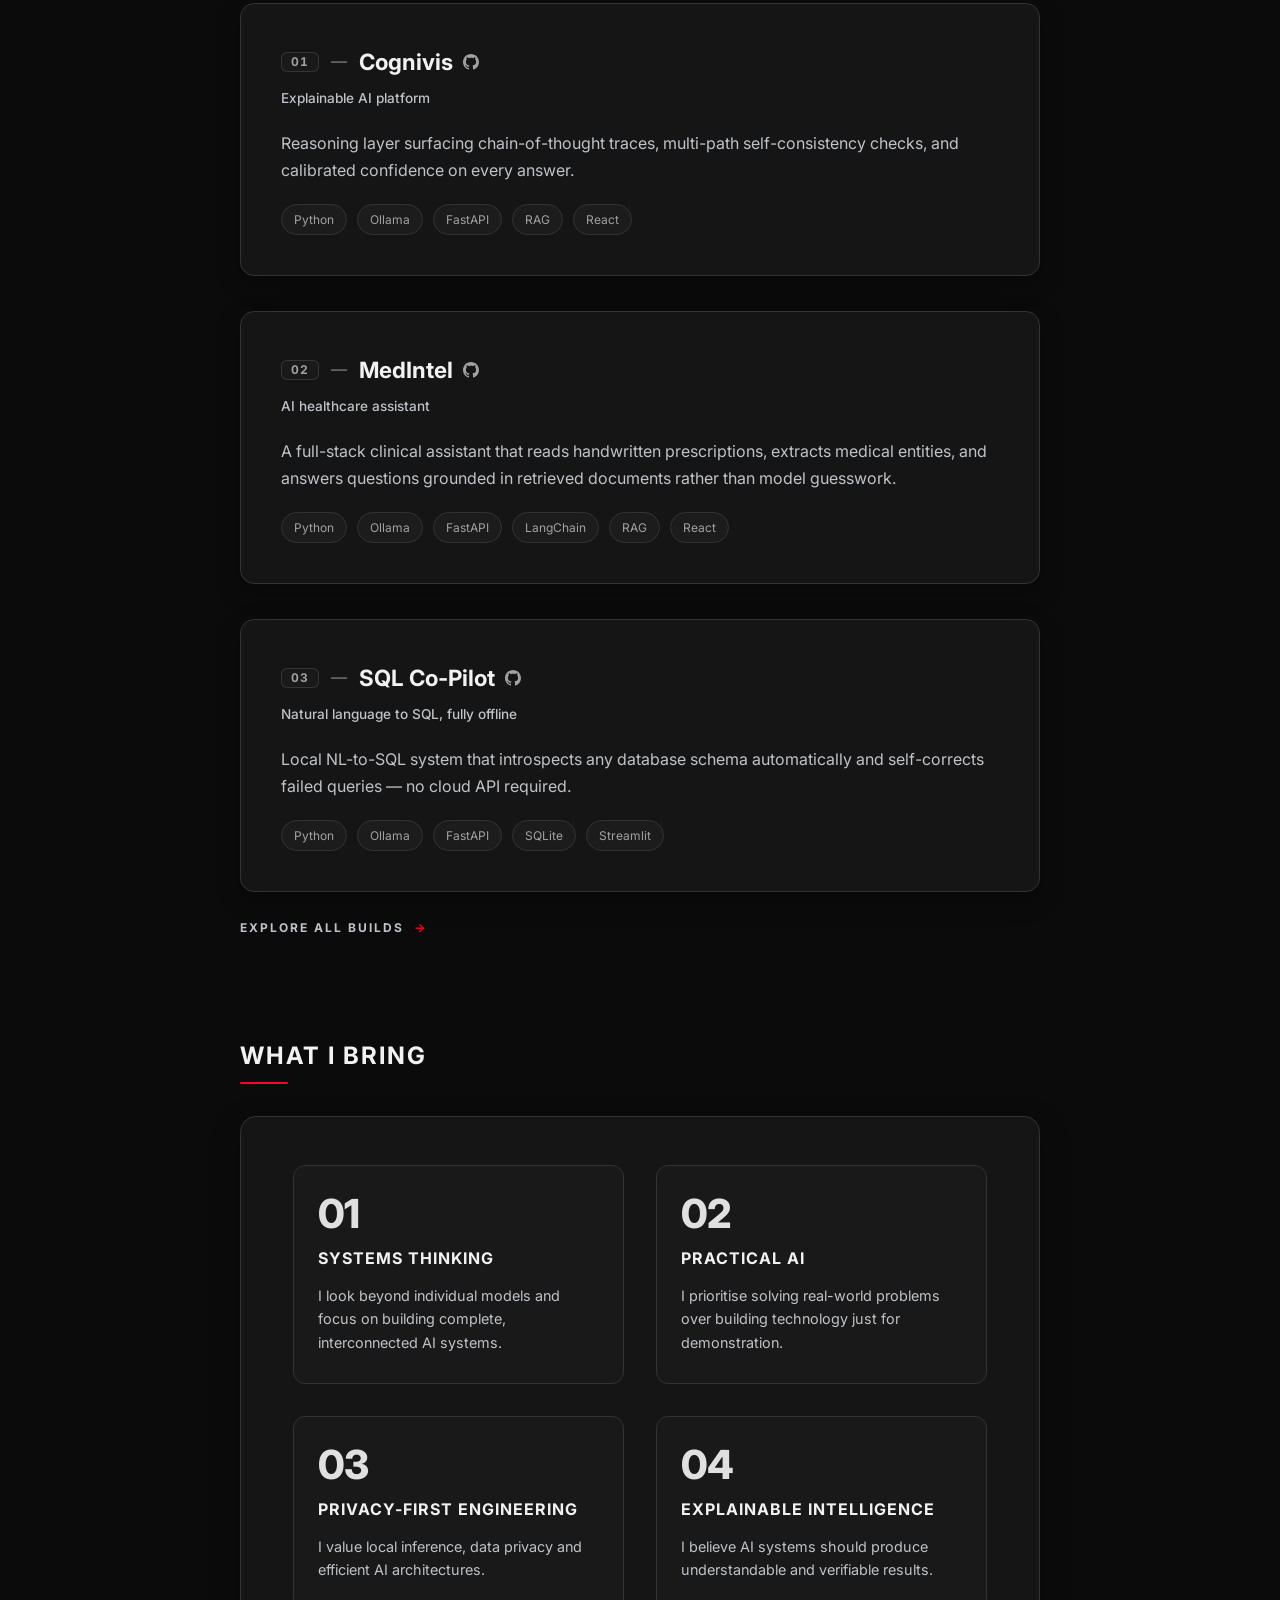
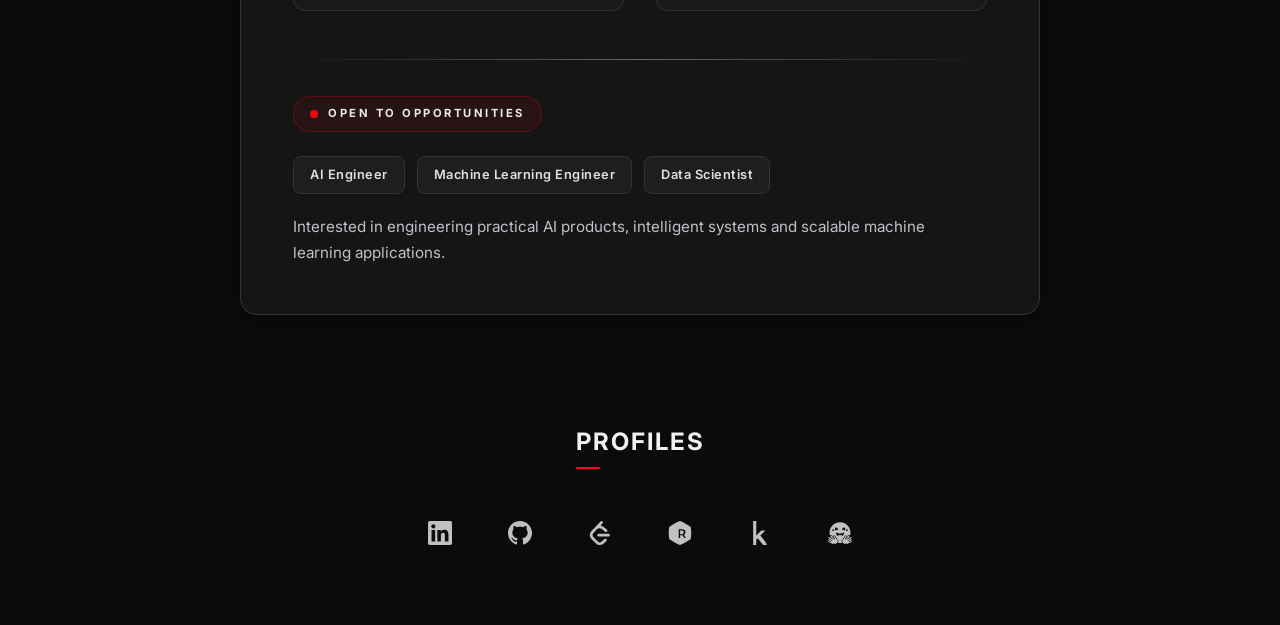
==== commit 7c4bb6ea: "Fixed Navigation Animations" ====
--- a/index.html
+++ b/index.html
@@ -2,6 +2,21 @@
 <html lang="en">
 
 <head>
+  <script>
+    (function () {
+      try {
+        if (window.innerWidth <= 768 && window.sessionStorage) {
+          var dir = sessionStorage.getItem('swipeNavDirection');
+          if (dir) {
+            sessionStorage.removeItem('swipeNavDirection');
+            var cls = dir === 'left' ? 'swipe-enter-from-right' : 'swipe-enter-from-left';
+            document.documentElement.classList.add(cls);
+          }
+        }
+      } catch (e) {}
+    })();
+  </script>
+
   <meta charset="UTF-8">
   <meta name="viewport" content="width=device-width, initial-scale=1.0, viewport-fit=cover">
   <meta http-equiv="X-Content-Type-Options" content="nosniff">
--- a/styles.css
+++ b/styles.css
@@ -181,11 +181,17 @@
 
 @media (max-width: 768px) {
   .navbar {
-    transition: transform 220ms cubic-bezier(0.25, 1, 0.5, 1);
-    will-change: transform;
-  }
-  .navbar.nav-hidden {
     transform: translateY(-120%);
+    opacity: 0;
+    pointer-events: none;
+    transition: transform 260ms cubic-bezier(0.22, 1, 0.36, 1),
+                opacity 240ms cubic-bezier(0.22, 1, 0.36, 1);
+    will-change: transform, opacity;
+  }
+  .navbar.nav-visible {
+    transform: translateY(0);
+    opacity: 1;
+    pointer-events: auto;
   }
 }
 
@@ -2247,8 +2253,15 @@
   .navbar {
     transition: none !important;
   }
-  .portfolio-page-transitioning {
+  .portfolio-page-transitioning,
+  .swipe-exit-left,
+  .swipe-exit-right,
+  .swipe-enter-left,
+  .swipe-enter-right,
+  .swipe-enter-active {
     transition: none !important;
+    transform: none !important;
+    opacity: 1 !important;
   }
   *, *::before, *::after {
     animation-duration: 0.01ms !important;
@@ -2281,10 +2294,45 @@
   }
 }
 
-/* Mobile swipe page transition */
-.portfolio-page-transitioning {
-  opacity: 0.85;
-  transition: opacity 150ms ease;
+/* Mobile swipe directional page transitions (60 FPS GPU-accelerated) */
+@media (max-width: 768px) {
+  body.is-swiping main {
+    will-change: transform, opacity;
+  }
+
+  /* Exit transitions */
+  .swipe-exit-left main {
+    transform: translate3d(-30px, 0, 0);
+    opacity: 0.05;
+    transition: transform 260ms cubic-bezier(0.22, 1, 0.36, 1),
+                opacity 260ms cubic-bezier(0.22, 1, 0.36, 1);
+  }
+
+  .swipe-exit-right main {
+    transform: translate3d(30px, 0, 0);
+    opacity: 0.05;
+    transition: transform 260ms cubic-bezier(0.22, 1, 0.36, 1),
+                opacity 260ms cubic-bezier(0.22, 1, 0.36, 1);
+  }
+
+  /* Enter starting states (applied in <head> prior to first paint) */
+  .swipe-enter-from-right main {
+    transform: translate3d(30px, 0, 0) !important;
+    opacity: 0.05 !important;
+  }
+
+  .swipe-enter-from-left main {
+    transform: translate3d(-30px, 0, 0) !important;
+    opacity: 0.05 !important;
+  }
+
+  /* Enter active transition back to resting state */
+  .swipe-enter-active main {
+    transform: translate3d(0, 0, 0) !important;
+    opacity: 1 !important;
+    transition: transform 280ms cubic-bezier(0.22, 1, 0.36, 1),
+                opacity 280ms cubic-bezier(0.22, 1, 0.36, 1) !important;
+  }
 }
 
 /* =========================================
